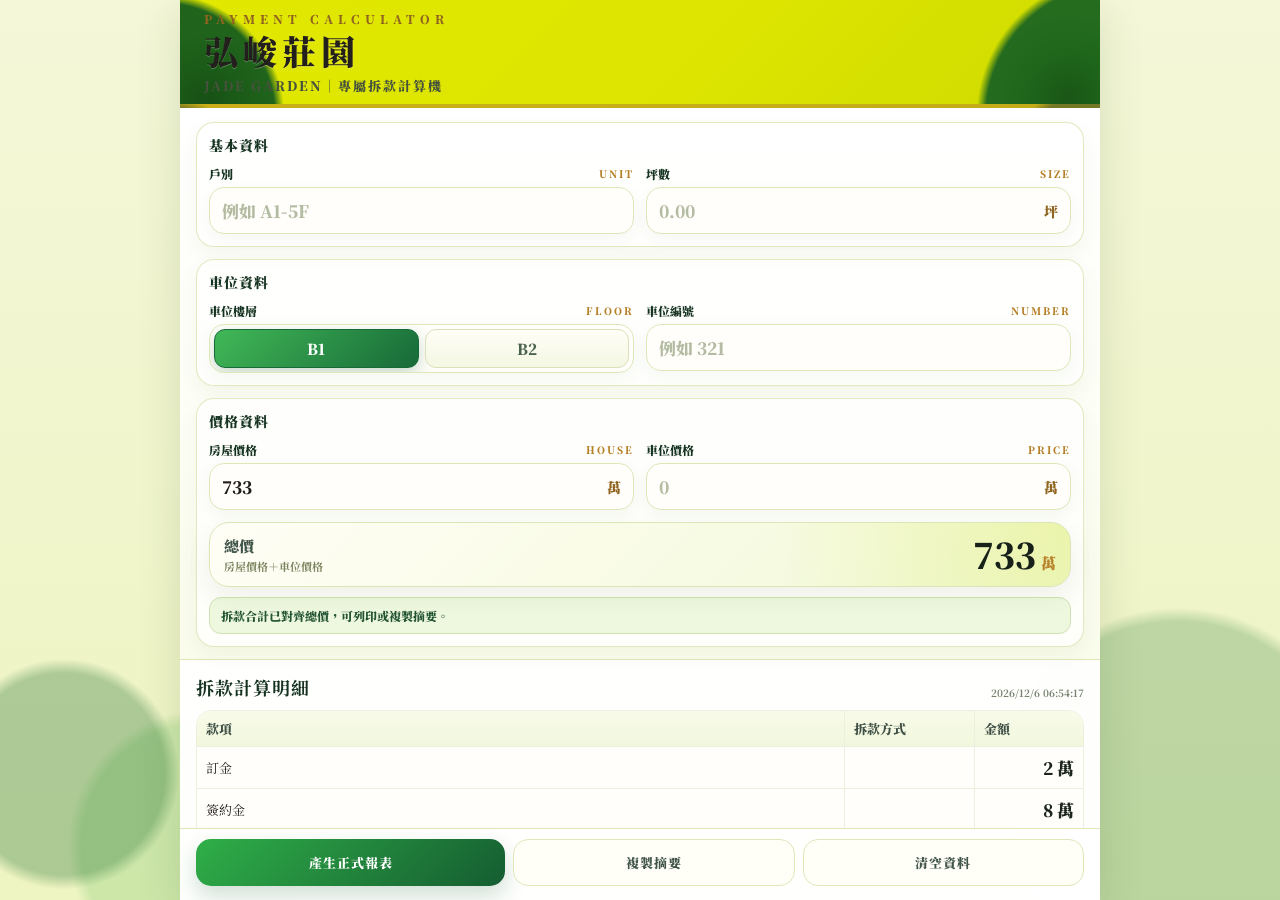
==== index.html @ 0f6e6002 "Remove extra payment rhythm note" ====
<!DOCTYPE html>
<html lang="zh-TW">
<head>
  <meta charset="UTF-8" />
  <meta name="viewport" content="width=device-width, initial-scale=1.0, maximum-scale=1.0, user-scalable=no" />
  <meta http-equiv="Cache-Control" content="no-store, no-cache, must-revalidate, max-age=0" />
  <meta http-equiv="Pragma" content="no-cache" />
  <meta http-equiv="Expires" content="0" />
  <title>弘峻莊園-專屬拆款系統</title>
  <style>
    @import url('https://fonts.googleapis.com/css2?family=Noto+Serif+TC:wght@400;700;900&display=swap');
    :root{--lime:#dce400;--lime-2:#e8ee4a;--jade:#2b9b45;--jade-deep:#0f6030;--jade-dark:#163321;--gold:#b7812a;--paper:#fffdf2;--card:#fffefa;--line:#dfe7b9;--ink:#211d1b;--muted:#5e6b5f;--danger:#9b2b2b;--shadow:0 14px 42px rgba(37,65,22,.14)}
    *{box-sizing:border-box;-webkit-tap-highlight-color:transparent}
    img,svg,object{display:none!important}
    body,html{margin:0;padding:0;width:100%;height:100%;font-family:'Noto Serif TC',serif;color:var(--ink);overflow:hidden;background:radial-gradient(circle at 5% 86%,rgba(18,103,38,.30) 0 7%,transparent 8%),radial-gradient(circle at 16% 94%,rgba(70,178,65,.20) 0 9%,transparent 10%),radial-gradient(circle at 92% 88%,rgba(28,116,45,.24) 0 12%,transparent 13%),linear-gradient(180deg,#f4f7d8 0%,#eef4c2 100%)}
    button,input{font:inherit}
    .app{width:min(100%,920px);height:100dvh;margin:0 auto;background:rgba(255,255,255,.78);backdrop-filter:blur(14px);display:flex;flex-direction:column;box-shadow:var(--shadow);position:relative;overflow:hidden}
    .hero{height:108px;flex-shrink:0;padding:18px 24px;position:relative;overflow:hidden;color:var(--ink);border-bottom:4px solid rgba(183,129,42,.55);display:flex;flex-direction:column;justify-content:center;background:radial-gradient(circle at -2% 112%,rgba(6,82,32,.88) 0 12%,transparent 13%),radial-gradient(circle at 102% 112%,rgba(12,92,35,.88) 0 14%,transparent 15%),linear-gradient(135deg,#e2e800 0%,#dce400 58%,#cfdb00 100%)}
    .hero:before,.hero:after{content:"";position:absolute;border-radius:50%;pointer-events:none;mix-blend-mode:multiply;opacity:.35}.hero:before{left:-50px;bottom:-72px;width:150px;height:150px;background:radial-gradient(circle,rgba(12,86,35,.85),rgba(44,156,55,.62),transparent 66%)}.hero:after{right:-56px;bottom:-80px;width:175px;height:175px;background:radial-gradient(circle,rgba(12,86,35,.86),rgba(58,181,70,.58),transparent 68%)}
    .eyebrow,.title,.subtitle{position:relative;z-index:1}.eyebrow{margin:0 0 7px;font-size:12px;letter-spacing:5px;color:#90651f;font-weight:900;text-transform:uppercase}.title{margin:0;text-align:left;font-size:34px;letter-spacing:5px;line-height:1;color:#231f1c;font-weight:900;text-shadow:0 1px 0 rgba(255,255,255,.25)}.subtitle{margin:8px 0 0;font-size:13px;letter-spacing:2px;color:#45523c;font-weight:900}
    .content{flex:1;overflow:auto;background:rgba(255,255,255,.9)}.input-section{padding:14px 16px 12px;background:linear-gradient(180deg,rgba(255,255,255,.84),rgba(250,252,235,.94));border-bottom:1px solid var(--line)}.form-groups{display:grid;grid-template-columns:1fr;gap:12px}.form-block{border:1px solid rgba(223,231,185,.9);border-radius:18px;padding:12px;background:rgba(255,255,255,.72);box-shadow:0 8px 20px rgba(64,91,28,.05)}.block-title{margin:0 0 10px;color:var(--jade-dark);font-weight:900;letter-spacing:1px;font-size:14px}
    .grid{display:grid;grid-template-columns:1fr 1fr;gap:10px 12px}.field{min-width:0}.field label{display:flex;justify-content:space-between;align-items:center;margin:0 0 5px;font-size:12px;color:var(--jade-dark);font-weight:900}.field label span{font-size:10px;letter-spacing:2px;color:var(--gold)}.control{display:flex;align-items:center;min-height:46px;border:1px solid var(--line);border-radius:15px;background:var(--card);overflow:hidden;box-shadow:inset 0 1px 0 rgba(255,255,255,.88),0 5px 16px rgba(68,92,28,.05);transition:.18s ease}.control:focus-within{border-color:#aec837;box-shadow:0 0 0 3px rgba(205,223,42,.18),0 8px 18px rgba(68,92,28,.08)}.control input{width:100%;border:0;outline:none;background:transparent;padding:10px 12px;font-size:17px;font-weight:900;color:var(--ink);min-width:0}.control input::placeholder{color:#b3bca2}.unit{padding:0 12px;color:#8f641f;font-size:14px;font-weight:900;white-space:nowrap}
    .floor-toggle{display:flex;width:100%;padding:4px;gap:6px}.floor-btn{flex:1;border:1px solid #d9e1b8;border-radius:11px;background:linear-gradient(180deg,#fffef7,#f4f7e2);color:#49624d;font-size:15px;font-weight:900;padding:8px 0;cursor:pointer;transition:.18s ease}.floor-btn.active{background:linear-gradient(135deg,#41b857 0%,#176a38 100%);color:#fff;border-color:#176a38;box-shadow:0 6px 16px rgba(23,106,56,.24)}
    .total-card{margin-top:12px;border:1px solid #dce5b6;background:radial-gradient(circle at 100% 0%,rgba(220,228,0,.22),transparent 34%),linear-gradient(135deg,#fffef6 0%,#f8fbe4 54%,#eef8d8 100%);border-radius:20px;padding:12px 14px;display:grid;grid-template-columns:1fr auto;align-items:center;gap:8px;box-shadow:0 10px 24px rgba(64,91,28,.08);position:relative;overflow:hidden}.total-label{font-size:15px;font-weight:900;color:#405448}.total-sub{font-size:11px;color:#7a845f;font-weight:700;margin-top:2px}.total-value{font-size:35px;line-height:1;font-weight:900;color:#17211a;text-align:right}.total-value small{font-size:15px;color:var(--gold);margin-left:5px}
    .status{display:none;margin-top:10px;border-radius:12px;padding:9px 11px;font-size:12px;font-weight:900}.status.show{display:block}.status.ok{background:#eef8df;color:#235533;border:1px solid #cfe3b1}.status.warn{background:#fff5dd;color:#73521a;border:1px solid #ead399}.status.error{background:#fff0ef;color:var(--danger);border:1px solid #e6b9b5}.table-section{padding:12px 16px 14px}.screen-title{display:flex;justify-content:space-between;align-items:flex-end;margin:2px 0 10px;gap:8px}.screen-title h2{margin:0;font-size:18px;letter-spacing:1px;color:var(--jade-dark)}.screen-title .time{font-size:10px;color:#75806d;font-weight:700;white-space:nowrap}
    table{width:100%;border-collapse:separate;border-spacing:0;font-size:13px;background:#fffefb;border:1px solid #edf0de;border-radius:15px;overflow:hidden}th,td{border-right:1px solid #edf0de;border-bottom:1px solid #edf0de;padding:8px 9px;text-align:left}th:last-child,td:last-child{border-right:0}tbody tr:last-child td{border-bottom:0}th{background:linear-gradient(180deg,#f8fbea,#f1f7dc);color:#415148;font-weight:900}td.ratio{text-align:right;font-weight:900;width:130px;color:#385140;line-height:1.35;white-space:nowrap}td.amount{text-align:right;font-weight:900;font-size:17px;width:108px;color:#1b251d;white-space:nowrap}.screen-total td{background:linear-gradient(135deg,#236238,#0f4c2b)!important;color:#fff!important;border-top:4px solid var(--gold);font-size:17px;font-weight:900;border-bottom:0}.screen-total .amount{font-size:24px}
    .payment-cards{display:none;gap:8px}.payment-card{border:1px solid #edf0de;background:#fffefb;border-radius:14px;padding:10px 12px}.payment-card .pay-name{font-weight:900;color:#22372b;font-size:13px;line-height:1.45}.payment-card .pay-meta{margin-top:7px;display:flex;justify-content:space-between;gap:8px;align-items:center}.payment-card .pay-ratio{font-size:12px;color:#55705a;font-weight:900}.payment-card .pay-amount{font-size:18px;font-weight:900;color:#17211a;white-space:nowrap}.payment-card.total{background:linear-gradient(135deg,#236238,#0f4c2b);border-top:4px solid var(--gold);color:#fff}.payment-card.total .pay-name,.payment-card.total .pay-ratio,.payment-card.total .pay-amount{color:#fff}.payment-card.total .pay-amount{font-size:24px}
    .actions{display:grid;grid-template-columns:1.1fr 1fr 1fr;gap:8px;padding:10px 16px 14px;background:rgba(255,255,255,.92);border-top:1px solid var(--line)}.action-btn{border:0;border-radius:15px;padding:13px 10px;font-size:13px;letter-spacing:1px;font-weight:900;cursor:pointer;transition:.18s ease}.primary{background:linear-gradient(135deg,#2faf48 0%,#155d31 100%);color:#fff;box-shadow:0 10px 22px rgba(21,93,49,.20)}.secondary{background:#fffef7;border:1px solid #dfe7b9;color:#405448}.action-btn:disabled{opacity:.45;cursor:not-allowed;box-shadow:none}.print-page{display:none}
    @media(max-width:640px){body,html{overflow:hidden}.app{width:100%}.hero{height:96px;padding:14px 16px;text-align:center;align-items:center}.hero:before{left:-45px;bottom:-72px;width:120px;height:120px;opacity:.26}.hero:after{right:-50px;bottom:-80px;width:138px;height:138px;opacity:.26}.eyebrow{font-size:10px;letter-spacing:3px;margin-bottom:6px}.title{text-align:center;font-size:27px;letter-spacing:3px;white-space:nowrap}.subtitle{font-size:11px;letter-spacing:1px;margin-top:7px}.input-section{padding:10px}.form-groups{gap:10px}.form-block{padding:10px;border-radius:16px}.grid{gap:8px}.field label{font-size:11px}.field label span{font-size:9px;letter-spacing:1px}.control{min-height:42px;border-radius:12px}.control input{font-size:15px;padding:8px}.floor-btn{font-size:14px;padding:7px 0}.total-card{position:sticky;top:0;z-index:20;border-radius:16px;padding:10px 12px}.total-value{font-size:29px}.screen-title{align-items:flex-start;flex-direction:column;margin-bottom:8px}.table-section{padding:10px}.desktop-table{display:none}.payment-cards{display:grid}.actions{grid-template-columns:1fr 1fr;position:sticky;bottom:0;padding:9px 10px 12px}.actions .primary{grid-column:1 / -1;order:-1}.action-btn{padding:12px 8px;font-size:12px}}
    @page{size:A4 portrait;margin:0}
    @media print{html,body{width:210mm;height:297mm;background:#fff!important;overflow:visible!important;margin:0!important;padding:0!important}img,svg,object{display:none!important;visibility:hidden!important;width:0!important;height:0!important}.app{display:none!important}.print-page{display:block!important;width:210mm;min-height:297mm;background:#fffdf2;padding:6mm 9mm 8mm;position:relative;color:var(--ink);-webkit-print-color-adjust:exact;print-color-adjust:exact}.print-hero{height:22mm;background:radial-gradient(circle at 5% 100%,rgba(8,85,33,.92) 0 13%,transparent 14%),radial-gradient(circle at 93% 100%,rgba(13,92,35,.92) 0 16%,transparent 17%),linear-gradient(135deg,#e0e700,#d5df00);border-bottom:1.2mm solid var(--gold);position:relative;overflow:hidden;color:#231f1c;padding:3mm 7mm;display:flex;flex-direction:column;align-items:center;justify-content:center}.print-eyebrow{position:absolute;left:7mm;top:9.5mm;z-index:1;font-size:6.5pt;letter-spacing:3px;color:#90651f;font-weight:900}.print-logo{position:relative;z-index:1;text-align:center;margin:0;font-size:19pt;letter-spacing:3px;font-weight:900;line-height:1;color:#231f1c}.print-logo small{display:block;margin-top:1.2mm;font-size:6.5pt;letter-spacing:5px;color:#231f1c}.summary-grid{display:grid;grid-template-columns:1fr 1fr;gap:4mm;margin-top:3.2mm}.summary-card{background:#fff;border:1px solid #dfe7b9;border-radius:3mm;padding:3mm 4mm;min-height:18mm}.summary-title{font-size:8pt;color:#90651f;font-weight:900;letter-spacing:1px;margin-bottom:1.6mm}.summary-line{display:flex;justify-content:space-between;gap:8mm;font-size:9pt;font-weight:900;color:#17211a;padding:.8mm 0;border-top:1px solid rgba(223,231,185,.62)}.summary-line:first-of-type{border-top:0}.summary-line span:first-child{color:#4d634d}.summary-line span:last-child{text-align:right;white-space:nowrap}.report-head{display:flex;align-items:flex-end;justify-content:space-between;margin:4mm 0 2mm}.report-head h1{margin:0;font-size:15pt;letter-spacing:1px;color:#173321;font-weight:900}.report-time{font-size:7.5pt;color:#667363;font-weight:900}.print-table{width:100%;border-collapse:collapse;background:#fff;font-size:8.6pt}.print-table th,.print-table td{border:1px solid #e1e7c8;padding:2.4mm 3mm}.print-table th{background:#f4f8df;color:#293c38;font-weight:900;text-align:left}.print-table td{font-weight:900;color:#1b2c28}.print-table .p-ratio{text-align:right;width:32mm;font-size:8pt;white-space:nowrap}.print-table .p-amount{text-align:right;width:25mm;font-size:12.5pt;font-weight:900;white-space:nowrap}.print-total td{background:linear-gradient(135deg,#236238,#0f4c2b)!important;color:#fff!important;border-top:1.5mm solid var(--gold)!important;padding:3.4mm 3mm!important}.print-total .total-word{font-size:13pt}.print-total .p-ratio{font-size:10pt;color:#fff!important}.print-total .p-amount{font-size:18pt;color:#fff!important}.print-footer{position:absolute;left:9mm;right:9mm;bottom:6mm;display:flex;justify-content:space-between;gap:8mm;font-size:7pt;color:#56625f;font-weight:700}}
  </style>
</head>
<body>
  <div class="app">
    <header class="hero"><div class="eyebrow">PAYMENT CALCULATOR</div><h1 class="title">弘峻莊園</h1><div class="subtitle">JADE GARDEN｜專屬拆款計算機</div></header>
    <main class="content">
      <section class="input-section">
        <div class="form-groups">
          <div class="form-block"><h3 class="block-title">基本資料</h3><div class="grid"><div class="field"><label>戶別 <span>UNIT</span></label><div class="control"><input id="unitInput" type="text" placeholder="例如 A1-5F" autocomplete="off"></div></div><div class="field"><label>坪數 <span>SIZE</span></label><div class="control"><input id="sizeInput" type="number" placeholder="0.00" step="0.01" inputmode="decimal"><b class="unit">坪</b></div></div></div></div>
          <div class="form-block"><h3 class="block-title">車位資料</h3><div class="grid"><div class="field"><label>車位樓層 <span>FLOOR</span></label><div class="control"><div class="floor-toggle"><button class="floor-btn active" type="button" data-floor="B1">B1</button><button class="floor-btn" type="button" data-floor="B2">B2</button></div></div></div><div class="field"><label>車位編號 <span>NUMBER</span></label><div class="control"><input id="parkingNumberInput" type="text" placeholder="例如 321" autocomplete="off"></div></div></div></div>
          <div class="form-block"><h3 class="block-title">價格資料</h3><div class="grid"><div class="field"><label>房屋價格 <span>HOUSE</span></label><div class="control"><input id="housePriceInput" type="number" value="733" placeholder="0" inputmode="numeric"><b class="unit">萬</b></div></div><div class="field"><label>車位價格 <span>PRICE</span></label><div class="control"><input id="parkPriceInput" type="number" placeholder="0" inputmode="numeric"><b class="unit">萬</b></div></div></div><div class="total-card"><div><div class="total-label">總價</div><div class="total-sub">房屋價格＋車位價格</div></div><div class="total-value"><span id="screenTotalValue">733</span><small>萬</small></div></div><div id="statusBox" class="status"></div></div>
        </div>
      </section>
      <section class="table-section"><div class="screen-title"><h2>拆款計算明細</h2><span class="time" id="screenTime"></span></div><table class="desktop-table"><thead><tr><th>款項</th><th>拆款方式</th><th>金額</th></tr></thead><tbody id="screenRows"></tbody><tfoot><tr class="screen-total"><td>總價</td><td class="ratio">100%</td><td class="amount" id="screenTotalAmount">733 萬</td></tr></tfoot></table><div class="payment-cards" id="paymentCards"></div></section>
    </main>
    <div class="actions"><button id="printBtn" class="action-btn primary" type="button">產生正式報表</button><button id="copyBtn" class="action-btn secondary" type="button">複製摘要</button><button id="resetBtn" class="action-btn secondary" type="button">清空資料</button></div>
  </div>
  <section class="print-page"><div class="print-hero"><div class="print-eyebrow">PAYMENT CALCULATOR</div><div class="print-logo">弘峻莊園<small>JADE GARDEN</small></div></div><div class="summary-grid"><div class="summary-card"><div class="summary-title">房屋資料</div><div class="summary-line"><span>戶別</span><span id="printUnit">—</span></div><div class="summary-line"><span>坪數</span><span><span id="printSize">—</span> 坪</span></div><div class="summary-line"><span>房屋價格</span><span><span id="printHousePrice">—</span> 萬</span></div></div><div class="summary-card"><div class="summary-title">車位資料</div><div class="summary-line"><span>車位</span><span id="printParking">—</span></div><div class="summary-line"><span>車位價格</span><span><span id="printParkingPrice">—</span> 萬</span></div></div></div><div class="report-head"><h1>拆款計算報表</h1><div class="report-time" id="printTime"></div></div><table class="print-table"><thead><tr><th>款項</th><th>拆款方式</th><th>金額</th></tr></thead><tbody id="printRows"></tbody><tfoot><tr class="print-total"><td><div class="total-word">總價</div></td><td class="p-ratio">100%</td><td class="p-amount" id="printTotalAmount">733 萬</td></tr></tfoot></table><div class="print-footer"><div>所有金額單位：萬元</div><div>本報表由弘峻莊園拆款計算機產生</div></div></section>
<script>
const els={unit:document.getElementById('unitInput'),size:document.getElementById('sizeInput'),house:document.getElementById('housePriceInput'),parkNo:document.getElementById('parkingNumberInput'),parkPrice:document.getElementById('parkPriceInput'),status:document.getElementById('statusBox'),printBtn:document.getElementById('printBtn'),copyBtn:document.getElementById('copyBtn'),resetBtn:document.getElementById('resetBtn')};
let parkingFloor='B1';let lastState=null;
const DEFAULTS={unit:'',size:'',house:'733',parkNo:'',parkPrice:'',floor:'B1'};
function money(n){return Number(n||0).toLocaleString('zh-TW',{maximumFractionDigits:0});}
function nowText(){const d=new Date();return `${d.getFullYear()}/${d.getMonth()+1}/${d.getDate()} ${String(d.getHours()).padStart(2,'0')}:${String(d.getMinutes()).padStart(2,'0')}:${String(d.getSeconds()).padStart(2,'0')}`;}
function safe(v){return String(v??'').replace(/[&<>\"]/g,m=>({'&':'&amp;','<':'&lt;','>':'&gt;','\"':'&quot;'}[m]));}
function parseMoney(el){return Math.max(0,parseFloat(el.value)||0);}
function setFloor(f){parkingFloor=f;document.querySelectorAll('.floor-btn').forEach(btn=>btn.classList.toggle('active',btn.dataset.floor===f));calculate();}
function buildPayments(total){
  const deposit=2,sign=8;
  const startWork=Math.max(0,Math.ceil(total*.05)-deposit-sign);
  const foundation=Math.round(total*.02),firstFloor=Math.round(total*.02),rf1=Math.round(total*.02),rf2=Math.round(total*.02);
  const loan=Math.floor(total*.80),handover=Math.ceil(total*.05);
  // 第五期工程款畫面顯示 2%，實際為尾差補足，確保合計等於總價。
  const rf3=total-(deposit+sign+startWork+foundation+firstFloor+rf1+rf2+loan+handover);
  return [
    {name:'訂金',ratio:'',amount:deposit},{name:'簽約金',ratio:'',amount:sign},{name:'開工款',ratio:'5% - 10萬',amount:startWork},
    {name:'第一期工程款－基礎開挖完成',ratio:'2%',amount:foundation},{name:'第二期工程款－一樓底版完成',ratio:'2%',amount:firstFloor},{name:'第三期工程款－第一區RF完成',ratio:'2%',amount:rf1},{name:'第四期工程款－第二區RF完成',ratio:'2%',amount:rf2},{name:'第五期工程款－第三區RF完成',ratio:'2%',amount:rf3},{name:'銀行貸款',ratio:'80%',amount:loan},{name:'交屋保留款',ratio:'5%',amount:handover}
  ];
}
function showStatus(type,msg){els.status.className=`status show ${type}`;els.status.textContent=msg;}
function renderRows(rows,total){
  document.getElementById('screenRows').innerHTML=rows.map(r=>`<tr><td>${safe(r.name)}</td><td class="ratio">${safe(r.ratio)}</td><td class="amount">${money(r.amount)} 萬</td></tr>`).join('');
  document.getElementById('paymentCards').innerHTML=rows.map(r=>`<div class="payment-card"><div class="pay-name">${safe(r.name)}</div><div class="pay-meta"><span class="pay-ratio">${safe(r.ratio)||'—'}</span><span class="pay-amount">${money(r.amount)} 萬</span></div></div>`).join('')+`<div class="payment-card total"><div class="pay-name">總價</div><div class="pay-meta"><span class="pay-ratio">100%</span><span class="pay-amount">${money(total)} 萬</span></div></div>`;
  document.getElementById('printRows').innerHTML=rows.map(r=>`<tr><td>${safe(r.name)}</td><td class="p-ratio">${safe(r.ratio)}</td><td class="p-amount">${money(r.amount)} 萬</td></tr>`).join('');
}
function calculate(){
  const housePrice=parseMoney(els.house),parkingPrice=parseMoney(els.parkPrice),total=Math.round(housePrice+parkingPrice);
  const unit=els.unit.value.trim()||'—',size=els.size.value||'—',parkingNo=els.parkNo.value.trim();
  const parkingText=parkingNo?`${parkingFloor}-${parkingNo}`:`${parkingFloor}－未填編號`;
  const rows=buildPayments(total),sum=rows.reduce((a,r)=>a+r.amount,0),valid=total>0&&sum===total&&rows.every(r=>Number.isFinite(r.amount)&&r.amount>=0);
  document.getElementById('screenTotalValue').textContent=money(total);document.getElementById('screenTotalAmount').textContent=money(total)+' 萬';document.getElementById('printTotalAmount').textContent=money(total)+' 萬';
  document.getElementById('printUnit').textContent=unit;document.getElementById('printSize').textContent=size;document.getElementById('printHousePrice').textContent=els.house.value===''?'—':money(Math.round(housePrice));document.getElementById('printParking').textContent=parkingText;document.getElementById('printParkingPrice').textContent=els.parkPrice.value===''?'—':money(Math.round(parkingPrice));
  const t=nowText();document.getElementById('screenTime').textContent=t;document.getElementById('printTime').textContent=t;renderRows(rows,total);
  if(total<=0){showStatus('warn','請輸入房屋價格後再產生報表。')}else if(sum!==total){showStatus('error',`拆款合計異常：目前合計 ${money(sum)} 萬，總價 ${money(total)} 萬。`)}else{showStatus('ok','拆款合計已對齊總價，可列印或複製摘要。')}
  els.printBtn.disabled=!valid;els.copyBtn.disabled=total<=0;
  lastState={unit,size,parkingText,housePrice,parkingPrice,total,rows,valid};return lastState;
}
function copySummary(){const s=calculate();if(!s||s.total<=0)return;const body=[`弘峻莊園｜付款試算`,`戶別：${s.unit}`,`坪數：${s.size} 坪`,`房屋價格：${money(s.housePrice)} 萬`,`車位：${s.parkingText}`,`車位價格：${s.parkingPrice?money(s.parkingPrice)+' 萬':'—'}`,`總價：${money(s.total)} 萬`,'',...s.rows.map(r=>`${r.name}${r.ratio?`（${r.ratio}）`:''}：${money(r.amount)} 萬`)].join('\n');navigator.clipboard?.writeText(body).then(()=>showStatus('ok','已複製付款摘要，可直接貼到 LINE。')).catch(()=>showStatus('warn','此瀏覽器不支援自動複製，請改用截圖或列印。'));}
function clearData(){els.unit.value='';els.size.value='';els.house.value='';els.parkNo.value='';els.parkPrice.value='';setFloor('B1');els.house.focus();}
function printReport(){const s=calculate();if(!s.valid){showStatus('error','目前資料未通過檢查，請確認總價與拆款合計。');return}showStatus('ok','正在產生正式報表…');setTimeout(()=>window.print(),180);}
document.querySelectorAll('.floor-btn').forEach(btn=>btn.addEventListener('click',()=>setFloor(btn.dataset.floor)));
[els.unit,els.size,els.house,els.parkNo,els.parkPrice].forEach(el=>el.addEventListener('input',calculate));
els.printBtn.addEventListener('click',printReport);els.copyBtn.addEventListener('click',copySummary);els.resetBtn.addEventListener('click',clearData);calculate();
</script>
</body>
</html>
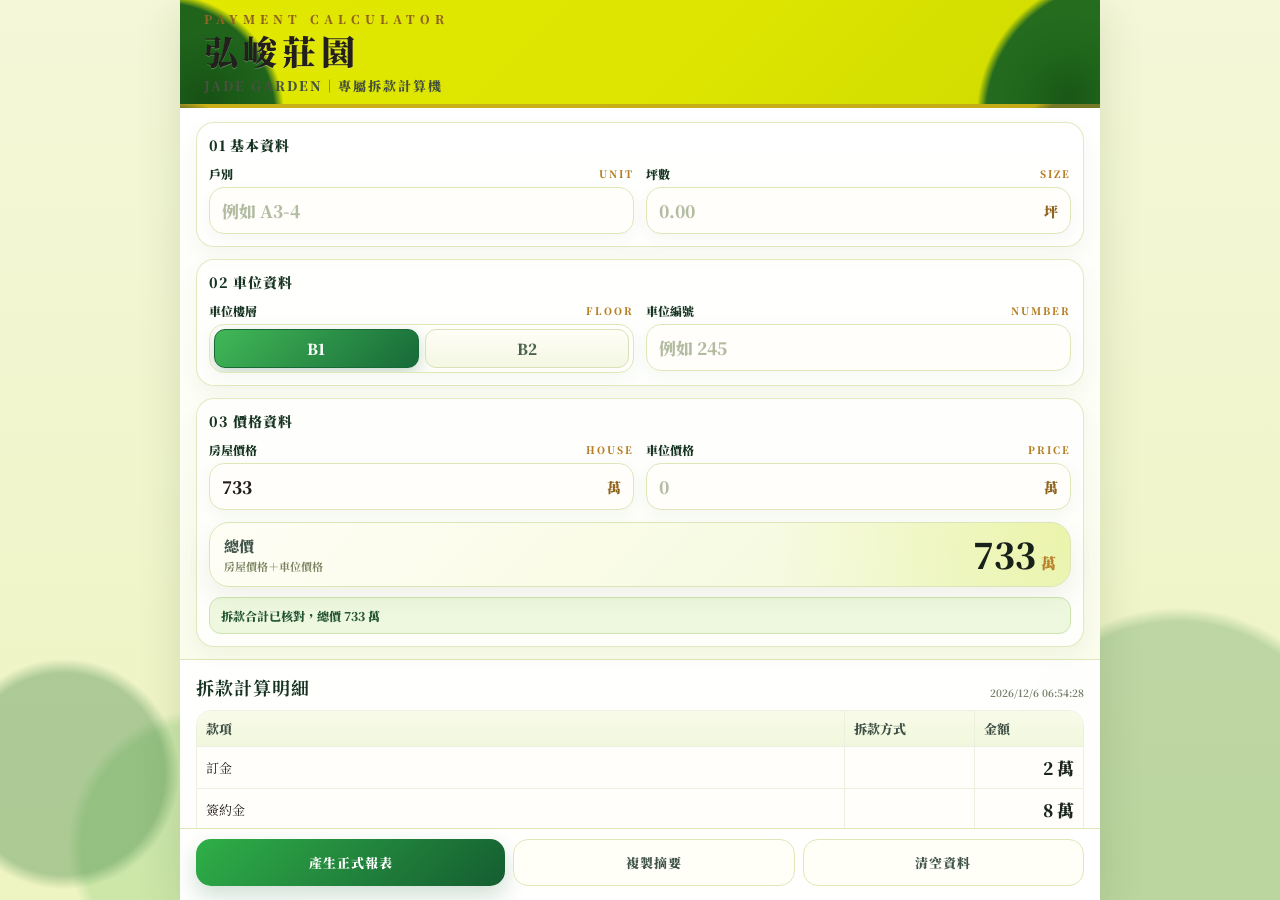
==== commit 5be59f7b: "Polish client print estimate design" ====
--- a/index.html
+++ b/index.html
@@ -9,17 +9,15 @@
   <title>弘峻莊園-專屬拆款系統</title>
   <style>
     @import url('https://fonts.googleapis.com/css2?family=Noto+Serif+TC:wght@400;700;900&display=swap');
-    :root{--lime:#dce400;--lime-2:#e8ee4a;--jade:#2b9b45;--jade-deep:#0f6030;--jade-dark:#163321;--gold:#b7812a;--paper:#fffdf2;--card:#fffefa;--line:#dfe7b9;--ink:#211d1b;--muted:#5e6b5f;--danger:#9b2b2b;--shadow:0 14px 42px rgba(37,65,22,.14)}
+    :root{--lime:#dce400;--lime-2:#eef35f;--jade:#2b9b45;--jade-deep:#0f6030;--jade-dark:#163321;--gold:#b7812a;--gold-soft:#e8d29a;--paper:#fffdf2;--card:#fffefa;--line:#dfe7b9;--ink:#211d1b;--muted:#5e6b5f;--danger:#9b2b2b;--shadow:0 14px 42px rgba(37,65,22,.14)}
     *{box-sizing:border-box;-webkit-tap-highlight-color:transparent}
     img,svg,object{display:none!important}
     body,html{margin:0;padding:0;width:100%;height:100%;font-family:'Noto Serif TC',serif;color:var(--ink);overflow:hidden;background:radial-gradient(circle at 5% 86%,rgba(18,103,38,.30) 0 7%,transparent 8%),radial-gradient(circle at 16% 94%,rgba(70,178,65,.20) 0 9%,transparent 10%),radial-gradient(circle at 92% 88%,rgba(28,116,45,.24) 0 12%,transparent 13%),linear-gradient(180deg,#f4f7d8 0%,#eef4c2 100%)}
-    button,input{font:inherit}
-    .app{width:min(100%,920px);height:100dvh;margin:0 auto;background:rgba(255,255,255,.78);backdrop-filter:blur(14px);display:flex;flex-direction:column;box-shadow:var(--shadow);position:relative;overflow:hidden}
+    button,input{font:inherit}.app{width:min(100%,920px);height:100dvh;margin:0 auto;background:rgba(255,255,255,.78);backdrop-filter:blur(14px);display:flex;flex-direction:column;box-shadow:var(--shadow);position:relative;overflow:hidden}
     .hero{height:108px;flex-shrink:0;padding:18px 24px;position:relative;overflow:hidden;color:var(--ink);border-bottom:4px solid rgba(183,129,42,.55);display:flex;flex-direction:column;justify-content:center;background:radial-gradient(circle at -2% 112%,rgba(6,82,32,.88) 0 12%,transparent 13%),radial-gradient(circle at 102% 112%,rgba(12,92,35,.88) 0 14%,transparent 15%),linear-gradient(135deg,#e2e800 0%,#dce400 58%,#cfdb00 100%)}
     .hero:before,.hero:after{content:"";position:absolute;border-radius:50%;pointer-events:none;mix-blend-mode:multiply;opacity:.35}.hero:before{left:-50px;bottom:-72px;width:150px;height:150px;background:radial-gradient(circle,rgba(12,86,35,.85),rgba(44,156,55,.62),transparent 66%)}.hero:after{right:-56px;bottom:-80px;width:175px;height:175px;background:radial-gradient(circle,rgba(12,86,35,.86),rgba(58,181,70,.58),transparent 68%)}
     .eyebrow,.title,.subtitle{position:relative;z-index:1}.eyebrow{margin:0 0 7px;font-size:12px;letter-spacing:5px;color:#90651f;font-weight:900;text-transform:uppercase}.title{margin:0;text-align:left;font-size:34px;letter-spacing:5px;line-height:1;color:#231f1c;font-weight:900;text-shadow:0 1px 0 rgba(255,255,255,.25)}.subtitle{margin:8px 0 0;font-size:13px;letter-spacing:2px;color:#45523c;font-weight:900}
-    .content{flex:1;overflow:auto;background:rgba(255,255,255,.9)}.input-section{padding:14px 16px 12px;background:linear-gradient(180deg,rgba(255,255,255,.84),rgba(250,252,235,.94));border-bottom:1px solid var(--line)}.form-groups{display:grid;grid-template-columns:1fr;gap:12px}.form-block{border:1px solid rgba(223,231,185,.9);border-radius:18px;padding:12px;background:rgba(255,255,255,.72);box-shadow:0 8px 20px rgba(64,91,28,.05)}.block-title{margin:0 0 10px;color:var(--jade-dark);font-weight:900;letter-spacing:1px;font-size:14px}
-    .grid{display:grid;grid-template-columns:1fr 1fr;gap:10px 12px}.field{min-width:0}.field label{display:flex;justify-content:space-between;align-items:center;margin:0 0 5px;font-size:12px;color:var(--jade-dark);font-weight:900}.field label span{font-size:10px;letter-spacing:2px;color:var(--gold)}.control{display:flex;align-items:center;min-height:46px;border:1px solid var(--line);border-radius:15px;background:var(--card);overflow:hidden;box-shadow:inset 0 1px 0 rgba(255,255,255,.88),0 5px 16px rgba(68,92,28,.05);transition:.18s ease}.control:focus-within{border-color:#aec837;box-shadow:0 0 0 3px rgba(205,223,42,.18),0 8px 18px rgba(68,92,28,.08)}.control input{width:100%;border:0;outline:none;background:transparent;padding:10px 12px;font-size:17px;font-weight:900;color:var(--ink);min-width:0}.control input::placeholder{color:#b3bca2}.unit{padding:0 12px;color:#8f641f;font-size:14px;font-weight:900;white-space:nowrap}
+    .content{flex:1;overflow:auto;background:rgba(255,255,255,.9)}.input-section{padding:14px 16px 12px;background:linear-gradient(180deg,rgba(255,255,255,.84),rgba(250,252,235,.94));border-bottom:1px solid var(--line)}.form-groups{display:grid;grid-template-columns:1fr;gap:12px}.form-block{border:1px solid rgba(223,231,185,.9);border-radius:18px;padding:12px;background:rgba(255,255,255,.72);box-shadow:0 8px 20px rgba(64,91,28,.05)}.block-title{margin:0 0 10px;color:var(--jade-dark);font-weight:900;letter-spacing:1px;font-size:14px}.grid{display:grid;grid-template-columns:1fr 1fr;gap:10px 12px}.field{min-width:0}.field label{display:flex;justify-content:space-between;align-items:center;margin:0 0 5px;font-size:12px;color:var(--jade-dark);font-weight:900}.field label span{font-size:10px;letter-spacing:2px;color:var(--gold)}.control{display:flex;align-items:center;min-height:46px;border:1px solid var(--line);border-radius:15px;background:var(--card);overflow:hidden;box-shadow:inset 0 1px 0 rgba(255,255,255,.88),0 5px 16px rgba(68,92,28,.05);transition:.18s ease}.control:focus-within{border-color:#aec837;box-shadow:0 0 0 3px rgba(205,223,42,.18),0 8px 18px rgba(68,92,28,.08)}.control input{width:100%;border:0;outline:none;background:transparent;padding:10px 12px;font-size:17px;font-weight:900;color:var(--ink);min-width:0}.control input::placeholder{color:#b3bca2}.unit{padding:0 12px;color:#8f641f;font-size:14px;font-weight:900;white-space:nowrap}
     .floor-toggle{display:flex;width:100%;padding:4px;gap:6px}.floor-btn{flex:1;border:1px solid #d9e1b8;border-radius:11px;background:linear-gradient(180deg,#fffef7,#f4f7e2);color:#49624d;font-size:15px;font-weight:900;padding:8px 0;cursor:pointer;transition:.18s ease}.floor-btn.active{background:linear-gradient(135deg,#41b857 0%,#176a38 100%);color:#fff;border-color:#176a38;box-shadow:0 6px 16px rgba(23,106,56,.24)}
     .total-card{margin-top:12px;border:1px solid #dce5b6;background:radial-gradient(circle at 100% 0%,rgba(220,228,0,.22),transparent 34%),linear-gradient(135deg,#fffef6 0%,#f8fbe4 54%,#eef8d8 100%);border-radius:20px;padding:12px 14px;display:grid;grid-template-columns:1fr auto;align-items:center;gap:8px;box-shadow:0 10px 24px rgba(64,91,28,.08);position:relative;overflow:hidden}.total-label{font-size:15px;font-weight:900;color:#405448}.total-sub{font-size:11px;color:#7a845f;font-weight:700;margin-top:2px}.total-value{font-size:35px;line-height:1;font-weight:900;color:#17211a;text-align:right}.total-value small{font-size:15px;color:var(--gold);margin-left:5px}
     .status{display:none;margin-top:10px;border-radius:12px;padding:9px 11px;font-size:12px;font-weight:900}.status.show{display:block}.status.ok{background:#eef8df;color:#235533;border:1px solid #cfe3b1}.status.warn{background:#fff5dd;color:#73521a;border:1px solid #ead399}.status.error{background:#fff0ef;color:var(--danger);border:1px solid #e6b9b5}.table-section{padding:12px 16px 14px}.screen-title{display:flex;justify-content:space-between;align-items:flex-end;margin:2px 0 10px;gap:8px}.screen-title h2{margin:0;font-size:18px;letter-spacing:1px;color:var(--jade-dark)}.screen-title .time{font-size:10px;color:#75806d;font-weight:700;white-space:nowrap}
@@ -28,7 +26,18 @@
     .actions{display:grid;grid-template-columns:1.1fr 1fr 1fr;gap:8px;padding:10px 16px 14px;background:rgba(255,255,255,.92);border-top:1px solid var(--line)}.action-btn{border:0;border-radius:15px;padding:13px 10px;font-size:13px;letter-spacing:1px;font-weight:900;cursor:pointer;transition:.18s ease}.primary{background:linear-gradient(135deg,#2faf48 0%,#155d31 100%);color:#fff;box-shadow:0 10px 22px rgba(21,93,49,.20)}.secondary{background:#fffef7;border:1px solid #dfe7b9;color:#405448}.action-btn:disabled{opacity:.45;cursor:not-allowed;box-shadow:none}.print-page{display:none}
     @media(max-width:640px){body,html{overflow:hidden}.app{width:100%}.hero{height:96px;padding:14px 16px;text-align:center;align-items:center}.hero:before{left:-45px;bottom:-72px;width:120px;height:120px;opacity:.26}.hero:after{right:-50px;bottom:-80px;width:138px;height:138px;opacity:.26}.eyebrow{font-size:10px;letter-spacing:3px;margin-bottom:6px}.title{text-align:center;font-size:27px;letter-spacing:3px;white-space:nowrap}.subtitle{font-size:11px;letter-spacing:1px;margin-top:7px}.input-section{padding:10px}.form-groups{gap:10px}.form-block{padding:10px;border-radius:16px}.grid{gap:8px}.field label{font-size:11px}.field label span{font-size:9px;letter-spacing:1px}.control{min-height:42px;border-radius:12px}.control input{font-size:15px;padding:8px}.floor-btn{font-size:14px;padding:7px 0}.total-card{position:sticky;top:0;z-index:20;border-radius:16px;padding:10px 12px}.total-value{font-size:29px}.screen-title{align-items:flex-start;flex-direction:column;margin-bottom:8px}.table-section{padding:10px}.desktop-table{display:none}.payment-cards{display:grid}.actions{grid-template-columns:1fr 1fr;position:sticky;bottom:0;padding:9px 10px 12px}.actions .primary{grid-column:1 / -1;order:-1}.action-btn{padding:12px 8px;font-size:12px}}
     @page{size:A4 portrait;margin:0}
-    @media print{html,body{width:210mm;height:297mm;background:#fff!important;overflow:visible!important;margin:0!important;padding:0!important}img,svg,object{display:none!important;visibility:hidden!important;width:0!important;height:0!important}.app{display:none!important}.print-page{display:block!important;width:210mm;min-height:297mm;background:#fffdf2;padding:6mm 9mm 8mm;position:relative;color:var(--ink);-webkit-print-color-adjust:exact;print-color-adjust:exact}.print-hero{height:22mm;background:radial-gradient(circle at 5% 100%,rgba(8,85,33,.92) 0 13%,transparent 14%),radial-gradient(circle at 93% 100%,rgba(13,92,35,.92) 0 16%,transparent 17%),linear-gradient(135deg,#e0e700,#d5df00);border-bottom:1.2mm solid var(--gold);position:relative;overflow:hidden;color:#231f1c;padding:3mm 7mm;display:flex;flex-direction:column;align-items:center;justify-content:center}.print-eyebrow{position:absolute;left:7mm;top:9.5mm;z-index:1;font-size:6.5pt;letter-spacing:3px;color:#90651f;font-weight:900}.print-logo{position:relative;z-index:1;text-align:center;margin:0;font-size:19pt;letter-spacing:3px;font-weight:900;line-height:1;color:#231f1c}.print-logo small{display:block;margin-top:1.2mm;font-size:6.5pt;letter-spacing:5px;color:#231f1c}.summary-grid{display:grid;grid-template-columns:1fr 1fr;gap:4mm;margin-top:3.2mm}.summary-card{background:#fff;border:1px solid #dfe7b9;border-radius:3mm;padding:3mm 4mm;min-height:18mm}.summary-title{font-size:8pt;color:#90651f;font-weight:900;letter-spacing:1px;margin-bottom:1.6mm}.summary-line{display:flex;justify-content:space-between;gap:8mm;font-size:9pt;font-weight:900;color:#17211a;padding:.8mm 0;border-top:1px solid rgba(223,231,185,.62)}.summary-line:first-of-type{border-top:0}.summary-line span:first-child{color:#4d634d}.summary-line span:last-child{text-align:right;white-space:nowrap}.report-head{display:flex;align-items:flex-end;justify-content:space-between;margin:4mm 0 2mm}.report-head h1{margin:0;font-size:15pt;letter-spacing:1px;color:#173321;font-weight:900}.report-time{font-size:7.5pt;color:#667363;font-weight:900}.print-table{width:100%;border-collapse:collapse;background:#fff;font-size:8.6pt}.print-table th,.print-table td{border:1px solid #e1e7c8;padding:2.4mm 3mm}.print-table th{background:#f4f8df;color:#293c38;font-weight:900;text-align:left}.print-table td{font-weight:900;color:#1b2c28}.print-table .p-ratio{text-align:right;width:32mm;font-size:8pt;white-space:nowrap}.print-table .p-amount{text-align:right;width:25mm;font-size:12.5pt;font-weight:900;white-space:nowrap}.print-total td{background:linear-gradient(135deg,#236238,#0f4c2b)!important;color:#fff!important;border-top:1.5mm solid var(--gold)!important;padding:3.4mm 3mm!important}.print-total .total-word{font-size:13pt}.print-total .p-ratio{font-size:10pt;color:#fff!important}.print-total .p-amount{font-size:18pt;color:#fff!important}.print-footer{position:absolute;left:9mm;right:9mm;bottom:6mm;display:flex;justify-content:space-between;gap:8mm;font-size:7pt;color:#56625f;font-weight:700}}
+    @media print{
+      html,body{width:210mm;height:297mm;background:#fff!important;overflow:visible!important;margin:0!important;padding:0!important}
+      img,svg,object{display:none!important;visibility:hidden!important;width:0!important;height:0!important}.app{display:none!important}
+      .print-page{display:block!important;width:210mm;min-height:297mm;background:#fffdf2;padding:7mm 10mm 8mm;position:relative;color:var(--ink);-webkit-print-color-adjust:exact;print-color-adjust:exact;overflow:hidden}
+      .print-page:before{content:"";position:absolute;left:10mm;right:10mm;top:7mm;height:2.2mm;background:linear-gradient(90deg,var(--jade-deep),var(--lime),var(--gold));border-radius:99px}.print-page:after{content:"";position:absolute;right:-34mm;top:-42mm;width:88mm;height:88mm;border-radius:50%;background:radial-gradient(circle,rgba(220,228,0,.18),rgba(15,96,48,.10),transparent 68%)}
+      .print-hero{position:relative;z-index:1;height:27mm;margin-top:3mm;background:linear-gradient(135deg,#fffef7 0%,#fbf9e6 58%,#f0f5d2 100%);border:1px solid #dfe7b9;border-bottom:1.6mm solid var(--gold);border-radius:4mm;padding:4.2mm 6mm;display:grid;grid-template-columns:1fr auto;align-items:center;overflow:hidden}.print-hero:before{content:"";position:absolute;left:-18mm;bottom:-30mm;width:55mm;height:55mm;border-radius:50%;background:radial-gradient(circle,rgba(15,96,48,.22),transparent 66%)}.print-hero:after{content:"";position:absolute;right:-20mm;top:-28mm;width:58mm;height:58mm;border-radius:50%;background:radial-gradient(circle,rgba(220,228,0,.24),transparent 68%)}
+      .print-brand{position:relative;z-index:1}.print-eyebrow{font-size:7pt;letter-spacing:3.2px;color:#90651f;font-weight:900;text-transform:uppercase;margin-bottom:2mm}.print-logo{font-size:15pt;letter-spacing:2.4px;font-weight:900;color:#173321;line-height:1}.print-logo small{display:block;margin-top:1.3mm;font-size:6.8pt;letter-spacing:4.5px;color:#36483c}.print-doc-title{position:relative;z-index:1;text-align:right}.print-doc-title h1{margin:0;font-size:21pt;letter-spacing:1.2px;color:#17211a;font-weight:900}.print-doc-title small{display:block;margin-top:1.5mm;font-size:7pt;letter-spacing:2px;color:#5f6b5f;font-weight:900;text-transform:uppercase}
+      .summary-grid{display:grid;grid-template-columns:1fr 1fr;gap:4mm;margin-top:4mm;position:relative;z-index:1}.summary-card{background:#fff;border:1px solid #dfe7b9;border-radius:4mm;min-height:25mm;overflow:hidden;box-shadow:0 1.5mm 5mm rgba(31,62,31,.05)}.summary-title{font-size:8pt;color:#173321;font-weight:900;letter-spacing:1px;padding:2.4mm 3.5mm;background:linear-gradient(90deg,#f3f7df,#fffdf4);border-bottom:1px solid #e4ebc8}.summary-body{padding:2mm 3.5mm 2.4mm}.summary-line{display:flex;justify-content:space-between;gap:8mm;font-size:9pt;font-weight:900;color:#17211a;padding:1.05mm 0;border-bottom:1px solid rgba(223,231,185,.55)}.summary-line:last-child{border-bottom:0}.summary-line span:first-child{color:#4d634d}.summary-line span:last-child{text-align:right;white-space:nowrap}.summary-line.highlight span:last-child{font-size:11pt;color:#143a24}
+      .report-head{display:flex;align-items:flex-end;justify-content:space-between;margin:4.2mm 0 2.2mm;position:relative;z-index:1}.report-head h1{margin:0;font-size:15pt;letter-spacing:1px;color:#173321;font-weight:900}.report-head h1:after{content:"";display:block;width:25mm;height:.8mm;border-radius:99px;background:var(--gold);margin-top:1.5mm}.report-time{font-size:7.3pt;color:#667363;font-weight:900}
+      .print-table{width:100%;border-collapse:separate;border-spacing:0;background:#fff;font-size:8.6pt;border:1px solid #dde8c2;border-radius:4mm;overflow:hidden;position:relative;z-index:1;box-shadow:0 1.2mm 5mm rgba(31,62,31,.05)}.print-table th,.print-table td{border-right:1px solid #e6ecd0;border-bottom:1px solid #e6ecd0;padding:2.45mm 3.1mm}.print-table th:last-child,.print-table td:last-child{border-right:0}.print-table th{background:linear-gradient(180deg,#eef5d8,#e5efc8);color:#293c38;font-weight:900;text-align:left;font-size:8pt;letter-spacing:.6px}.print-table tbody tr:nth-child(even) td{background:#fffdf7}.print-table tbody tr:nth-child(3) td,.print-table tbody tr:nth-child(9) td,.print-table tbody tr:nth-child(10) td{background:#fbf7e9}.print-table td{font-weight:900;color:#1b2c28}.print-table .p-ratio{text-align:right;width:32mm;font-size:8.2pt;line-height:1.25;white-space:nowrap;color:#536451}.print-table .p-amount{text-align:right;width:25mm;font-size:13pt;font-weight:900;white-space:nowrap;color:#17211a}.print-total td{background:linear-gradient(135deg,#1f6137,#0c4929)!important;color:#fff!important;border-top:1.6mm solid var(--gold)!important;padding:4mm 3.1mm!important}.print-total .total-word{font-size:14pt;line-height:1;font-weight:900;letter-spacing:.6px}.print-total .p-ratio{font-size:10pt;color:#fff!important}.print-total .p-amount{font-size:20pt;color:#fff!important}
+      .print-footer{position:absolute;left:10mm;right:10mm;bottom:8mm;display:flex;justify-content:space-between;align-items:flex-end;font-size:7pt;color:#56625f;font-weight:700;border-top:1px solid #e4ebc8;padding-top:2.2mm}.footer-brand{text-align:right;color:#6a725f}.footer-unit{color:#405448;font-weight:900}
+    }
   </style>
 </head>
 <body>
@@ -37,61 +46,41 @@
     <main class="content">
       <section class="input-section">
         <div class="form-groups">
-          <div class="form-block"><h3 class="block-title">基本資料</h3><div class="grid"><div class="field"><label>戶別 <span>UNIT</span></label><div class="control"><input id="unitInput" type="text" placeholder="例如 A1-5F" autocomplete="off"></div></div><div class="field"><label>坪數 <span>SIZE</span></label><div class="control"><input id="sizeInput" type="number" placeholder="0.00" step="0.01" inputmode="decimal"><b class="unit">坪</b></div></div></div></div>
-          <div class="form-block"><h3 class="block-title">車位資料</h3><div class="grid"><div class="field"><label>車位樓層 <span>FLOOR</span></label><div class="control"><div class="floor-toggle"><button class="floor-btn active" type="button" data-floor="B1">B1</button><button class="floor-btn" type="button" data-floor="B2">B2</button></div></div></div><div class="field"><label>車位編號 <span>NUMBER</span></label><div class="control"><input id="parkingNumberInput" type="text" placeholder="例如 321" autocomplete="off"></div></div></div></div>
-          <div class="form-block"><h3 class="block-title">價格資料</h3><div class="grid"><div class="field"><label>房屋價格 <span>HOUSE</span></label><div class="control"><input id="housePriceInput" type="number" value="733" placeholder="0" inputmode="numeric"><b class="unit">萬</b></div></div><div class="field"><label>車位價格 <span>PRICE</span></label><div class="control"><input id="parkPriceInput" type="number" placeholder="0" inputmode="numeric"><b class="unit">萬</b></div></div></div><div class="total-card"><div><div class="total-label">總價</div><div class="total-sub">房屋價格＋車位價格</div></div><div class="total-value"><span id="screenTotalValue">733</span><small>萬</small></div></div><div id="statusBox" class="status"></div></div>
+          <div class="form-block"><h3 class="block-title">01 基本資料</h3><div class="grid"><div class="field"><label>戶別 <span>UNIT</span></label><div class="control"><input id="unitInput" type="text" placeholder="例如 A3-4" oninput="calculate()"></div></div><div class="field"><label>坪數 <span>SIZE</span></label><div class="control"><input id="sizeInput" type="number" placeholder="0.00" step="0.01" inputmode="decimal" oninput="calculate()"><b class="unit">坪</b></div></div></div></div>
+          <div class="form-block"><h3 class="block-title">02 車位資料</h3><div class="grid"><div class="field"><label>車位樓層 <span>FLOOR</span></label><div class="control"><div class="floor-toggle"><button class="floor-btn active" type="button" data-floor="B1" onclick="setFloor('B1')">B1</button><button class="floor-btn" type="button" data-floor="B2" onclick="setFloor('B2')">B2</button></div></div></div><div class="field"><label>車位編號 <span>NUMBER</span></label><div class="control"><input id="parkingNumberInput" type="text" placeholder="例如 245" oninput="calculate()"></div></div></div></div>
+          <div class="form-block"><h3 class="block-title">03 價格資料</h3><div class="grid"><div class="field"><label>房屋價格 <span>HOUSE</span></label><div class="control"><input id="housePriceInput" type="number" value="733" placeholder="0" inputmode="numeric" oninput="calculate()"><b class="unit">萬</b></div></div><div class="field"><label>車位價格 <span>PRICE</span></label><div class="control"><input id="parkPriceInput" type="number" placeholder="0" inputmode="numeric" oninput="calculate()"><b class="unit">萬</b></div></div></div><div class="total-card"><div><div class="total-label">總價</div><div class="total-sub">房屋價格＋車位價格</div></div><div class="total-value"><span id="screenTotalValue">733</span><small>萬</small></div></div><div class="status" id="statusBox"></div></div>
         </div>
       </section>
       <section class="table-section"><div class="screen-title"><h2>拆款計算明細</h2><span class="time" id="screenTime"></span></div><table class="desktop-table"><thead><tr><th>款項</th><th>拆款方式</th><th>金額</th></tr></thead><tbody id="screenRows"></tbody><tfoot><tr class="screen-total"><td>總價</td><td class="ratio">100%</td><td class="amount" id="screenTotalAmount">733 萬</td></tr></tfoot></table><div class="payment-cards" id="paymentCards"></div></section>
     </main>
-    <div class="actions"><button id="printBtn" class="action-btn primary" type="button">產生正式報表</button><button id="copyBtn" class="action-btn secondary" type="button">複製摘要</button><button id="resetBtn" class="action-btn secondary" type="button">清空資料</button></div>
+    <div class="actions"><button id="printBtn" class="action-btn primary" type="button">產生正式報表</button><button id="copyBtn" class="action-btn secondary" type="button">複製摘要</button><button id="clearBtn" class="action-btn secondary" type="button">清空資料</button></div>
   </div>
-  <section class="print-page"><div class="print-hero"><div class="print-eyebrow">PAYMENT CALCULATOR</div><div class="print-logo">弘峻莊園<small>JADE GARDEN</small></div></div><div class="summary-grid"><div class="summary-card"><div class="summary-title">房屋資料</div><div class="summary-line"><span>戶別</span><span id="printUnit">—</span></div><div class="summary-line"><span>坪數</span><span><span id="printSize">—</span> 坪</span></div><div class="summary-line"><span>房屋價格</span><span><span id="printHousePrice">—</span> 萬</span></div></div><div class="summary-card"><div class="summary-title">車位資料</div><div class="summary-line"><span>車位</span><span id="printParking">—</span></div><div class="summary-line"><span>車位價格</span><span><span id="printParkingPrice">—</span> 萬</span></div></div></div><div class="report-head"><h1>拆款計算報表</h1><div class="report-time" id="printTime"></div></div><table class="print-table"><thead><tr><th>款項</th><th>拆款方式</th><th>金額</th></tr></thead><tbody id="printRows"></tbody><tfoot><tr class="print-total"><td><div class="total-word">總價</div></td><td class="p-ratio">100%</td><td class="p-amount" id="printTotalAmount">733 萬</td></tr></tfoot></table><div class="print-footer"><div>所有金額單位：萬元</div><div>本報表由弘峻莊園拆款計算機產生</div></div></section>
+  <section class="print-page"><div class="print-hero"><div class="print-brand"><div class="print-eyebrow">PAYMENT CALCULATOR</div><div class="print-logo">弘峻莊園<small>JADE GARDEN</small></div></div><div class="print-doc-title"><h1>付款試算單</h1><small>Payment Estimate</small></div></div><div class="summary-grid"><div class="summary-card"><div class="summary-title">房屋資料</div><div class="summary-body"><div class="summary-line"><span>戶別</span><span id="printUnit">—</span></div><div class="summary-line"><span>坪數</span><span><span id="printSize">—</span> 坪</span></div><div class="summary-line highlight"><span>房屋價格</span><span><span id="printHousePrice">—</span> 萬</span></div></div></div><div class="summary-card"><div class="summary-title">車位資料</div><div class="summary-body"><div class="summary-line"><span>車位</span><span id="printParking">—</span></div><div class="summary-line highlight"><span>車位價格</span><span><span id="printParkingPrice">—</span> 萬</span></div></div></div></div><div class="report-head"><h1>拆款計算明細</h1><div class="report-time" id="printTime"></div></div><table class="print-table"><thead><tr><th>款項</th><th>拆款方式</th><th>金額</th></tr></thead><tbody id="printRows"></tbody><tfoot><tr class="print-total"><td><div class="total-word">總價</div></td><td class="p-ratio">100%</td><td class="p-amount" id="printTotalAmount">733 萬</td></tr></tfoot></table><div class="print-footer"><div class="footer-unit">所有金額單位：萬元</div><div class="footer-brand">本報表由弘峻莊園拆款計算機產生</div></div></section>
 <script>
-const els={unit:document.getElementById('unitInput'),size:document.getElementById('sizeInput'),house:document.getElementById('housePriceInput'),parkNo:document.getElementById('parkingNumberInput'),parkPrice:document.getElementById('parkPriceInput'),status:document.getElementById('statusBox'),printBtn:document.getElementById('printBtn'),copyBtn:document.getElementById('copyBtn'),resetBtn:document.getElementById('resetBtn')};
-let parkingFloor='B1';let lastState=null;
-const DEFAULTS={unit:'',size:'',house:'733',parkNo:'',parkPrice:'',floor:'B1'};
-function money(n){return Number(n||0).toLocaleString('zh-TW',{maximumFractionDigits:0});}
-function nowText(){const d=new Date();return `${d.getFullYear()}/${d.getMonth()+1}/${d.getDate()} ${String(d.getHours()).padStart(2,'0')}:${String(d.getMinutes()).padStart(2,'0')}:${String(d.getSeconds()).padStart(2,'0')}`;}
-function safe(v){return String(v??'').replace(/[&<>\"]/g,m=>({'&':'&amp;','<':'&lt;','>':'&gt;','\"':'&quot;'}[m]));}
-function parseMoney(el){return Math.max(0,parseFloat(el.value)||0);}
-function setFloor(f){parkingFloor=f;document.querySelectorAll('.floor-btn').forEach(btn=>btn.classList.toggle('active',btn.dataset.floor===f));calculate();}
-function buildPayments(total){
-  const deposit=2,sign=8;
-  const startWork=Math.max(0,Math.ceil(total*.05)-deposit-sign);
-  const foundation=Math.round(total*.02),firstFloor=Math.round(total*.02),rf1=Math.round(total*.02),rf2=Math.round(total*.02);
-  const loan=Math.floor(total*.80),handover=Math.ceil(total*.05);
-  // 第五期工程款畫面顯示 2%，實際為尾差補足，確保合計等於總價。
-  const rf3=total-(deposit+sign+startWork+foundation+firstFloor+rf1+rf2+loan+handover);
-  return [
-    {name:'訂金',ratio:'',amount:deposit},{name:'簽約金',ratio:'',amount:sign},{name:'開工款',ratio:'5% - 10萬',amount:startWork},
-    {name:'第一期工程款－基礎開挖完成',ratio:'2%',amount:foundation},{name:'第二期工程款－一樓底版完成',ratio:'2%',amount:firstFloor},{name:'第三期工程款－第一區RF完成',ratio:'2%',amount:rf1},{name:'第四期工程款－第二區RF完成',ratio:'2%',amount:rf2},{name:'第五期工程款－第三區RF完成',ratio:'2%',amount:rf3},{name:'銀行貸款',ratio:'80%',amount:loan},{name:'交屋保留款',ratio:'5%',amount:handover}
-  ];
+let parkingFloor='B1';
+let latestRows=[];let latestTotal=0;let latestValid=false;
+function $(id){return document.getElementById(id)}
+function setFloor(f){parkingFloor=f;document.querySelectorAll('.floor-btn').forEach(btn=>btn.classList.toggle('active',btn.dataset.floor===f));calculate()}
+function money(n){return Number(n||0).toLocaleString('zh-TW',{maximumFractionDigits:0})}
+function nowText(){const d=new Date();return `${d.getFullYear()}/${d.getMonth()+1}/${d.getDate()} ${String(d.getHours()).padStart(2,'0')}:${String(d.getMinutes()).padStart(2,'0')}:${String(d.getSeconds()).padStart(2,'0')}`}
+function safe(v){return String(v??'').replace(/[&<>\"]/g,m=>({'&':'&amp;','<':'&lt;','>':'&gt;','\"':'&quot;'}[m]))}
+function showStatus(type,text){const box=$('statusBox');box.className='status show '+type;box.textContent=text}
+function calculate(){
+  const unit=$('unitInput').value.trim()||'—';const sizeRaw=$('sizeInput').value;const size=sizeRaw||'—';const housePriceRaw=$('housePriceInput').value;const housePrice=parseFloat(housePriceRaw)||0;const parkingNo=$('parkingNumberInput').value.trim();const parkingText=parkingNo?`${parkingFloor}-${parkingNo}`:`${parkingFloor}－未填編號`;const parkingPriceRaw=$('parkPriceInput').value;const parkingPrice=parseFloat(parkingPriceRaw)||0;const total=Math.round(housePrice+parkingPrice);
+  const deposit=2,sign=8,startWork=Math.max(0,Math.ceil(total*.05)-deposit-sign),foundation=Math.round(total*.02),firstFloor=Math.round(total*.02),rf1=Math.round(total*.02),rf2=Math.round(total*.02),loan=Math.floor(total*.80),handover=Math.ceil(total*.05);const rf3=total-(deposit+sign+startWork+foundation+firstFloor+rf1+rf2+loan+handover);
+  const rows=[{name:'訂金',ratio:'',amount:deposit},{name:'簽約金',ratio:'',amount:sign},{name:'開工款',ratio:'5% - 10萬',amount:startWork},{name:'第一期工程款－基礎開挖完成',ratio:'2%',amount:foundation},{name:'第二期工程款－一樓底版完成',ratio:'2%',amount:firstFloor},{name:'第三期工程款－第一區RF完成',ratio:'2%',amount:rf1},{name:'第四期工程款－第二區RF完成',ratio:'2%',amount:rf2},{name:'第五期工程款－第三區RF完成',ratio:'2%',amount:rf3},{name:'銀行貸款',ratio:'80%',amount:loan},{name:'交屋保留款',ratio:'5%',amount:handover}];
+  const sum=rows.reduce((a,r)=>a+r.amount,0);latestRows=rows;latestTotal=total;latestValid=housePrice>0&&sum===total;
+  $('screenRows').innerHTML=rows.map(r=>`<tr><td>${safe(r.name)}</td><td class="ratio">${safe(r.ratio)}</td><td class="amount">${money(r.amount)} 萬</td></tr>`).join('');
+  $('paymentCards').innerHTML=rows.map(r=>`<div class="payment-card"><div class="pay-name">${safe(r.name)}</div><div class="pay-meta"><span class="pay-ratio">${safe(r.ratio)}</span><span class="pay-amount">${money(r.amount)} 萬</span></div></div>`).join('')+`<div class="payment-card total"><div class="pay-name">總價</div><div class="pay-meta"><span class="pay-ratio">100%</span><span class="pay-amount">${money(total)} 萬</span></div></div>`;
+  $('printRows').innerHTML=rows.map(r=>`<tr><td>${safe(r.name)}</td><td class="p-ratio">${safe(r.ratio)}</td><td class="p-amount">${money(r.amount)} 萬</td></tr>`).join('');
+  $('screenTotalValue').textContent=money(total);$('screenTotalAmount').textContent=money(total)+' 萬';$('printTotalAmount').textContent=money(total)+' 萬';$('printUnit').textContent=unit;$('printSize').textContent=size;$('printHousePrice').textContent=housePriceRaw===''?'—':money(Math.round(housePrice));$('printParking').textContent=parkingText;$('printParkingPrice').textContent=parkingPriceRaw===''?'—':money(Math.round(parkingPrice));
+  const t=nowText();$('screenTime').textContent=t;$('printTime').textContent=t;
+  if(housePrice<=0){showStatus('warn','請輸入房屋價格後再產生正式報表');$('printBtn').disabled=true}else if(sum!==total){showStatus('error','拆款合計異常，請檢查公式設定');$('printBtn').disabled=true}else{showStatus('ok','拆款合計已核對，總價 '+money(total)+' 萬');$('printBtn').disabled=false}
 }
-function showStatus(type,msg){els.status.className=`status show ${type}`;els.status.textContent=msg;}
-function renderRows(rows,total){
-  document.getElementById('screenRows').innerHTML=rows.map(r=>`<tr><td>${safe(r.name)}</td><td class="ratio">${safe(r.ratio)}</td><td class="amount">${money(r.amount)} 萬</td></tr>`).join('');
-  document.getElementById('paymentCards').innerHTML=rows.map(r=>`<div class="payment-card"><div class="pay-name">${safe(r.name)}</div><div class="pay-meta"><span class="pay-ratio">${safe(r.ratio)||'—'}</span><span class="pay-amount">${money(r.amount)} 萬</span></div></div>`).join('')+`<div class="payment-card total"><div class="pay-name">總價</div><div class="pay-meta"><span class="pay-ratio">100%</span><span class="pay-amount">${money(total)} 萬</span></div></div>`;
-  document.getElementById('printRows').innerHTML=rows.map(r=>`<tr><td>${safe(r.name)}</td><td class="p-ratio">${safe(r.ratio)}</td><td class="p-amount">${money(r.amount)} 萬</td></tr>`).join('');
-}
-function calculate(){
-  const housePrice=parseMoney(els.house),parkingPrice=parseMoney(els.parkPrice),total=Math.round(housePrice+parkingPrice);
-  const unit=els.unit.value.trim()||'—',size=els.size.value||'—',parkingNo=els.parkNo.value.trim();
-  const parkingText=parkingNo?`${parkingFloor}-${parkingNo}`:`${parkingFloor}－未填編號`;
-  const rows=buildPayments(total),sum=rows.reduce((a,r)=>a+r.amount,0),valid=total>0&&sum===total&&rows.every(r=>Number.isFinite(r.amount)&&r.amount>=0);
-  document.getElementById('screenTotalValue').textContent=money(total);document.getElementById('screenTotalAmount').textContent=money(total)+' 萬';document.getElementById('printTotalAmount').textContent=money(total)+' 萬';
-  document.getElementById('printUnit').textContent=unit;document.getElementById('printSize').textContent=size;document.getElementById('printHousePrice').textContent=els.house.value===''?'—':money(Math.round(housePrice));document.getElementById('printParking').textContent=parkingText;document.getElementById('printParkingPrice').textContent=els.parkPrice.value===''?'—':money(Math.round(parkingPrice));
-  const t=nowText();document.getElementById('screenTime').textContent=t;document.getElementById('printTime').textContent=t;renderRows(rows,total);
-  if(total<=0){showStatus('warn','請輸入房屋價格後再產生報表。')}else if(sum!==total){showStatus('error',`拆款合計異常：目前合計 ${money(sum)} 萬，總價 ${money(total)} 萬。`)}else{showStatus('ok','拆款合計已對齊總價，可列印或複製摘要。')}
-  els.printBtn.disabled=!valid;els.copyBtn.disabled=total<=0;
-  lastState={unit,size,parkingText,housePrice,parkingPrice,total,rows,valid};return lastState;
-}
-function copySummary(){const s=calculate();if(!s||s.total<=0)return;const body=[`弘峻莊園｜付款試算`,`戶別：${s.unit}`,`坪數：${s.size} 坪`,`房屋價格：${money(s.housePrice)} 萬`,`車位：${s.parkingText}`,`車位價格：${s.parkingPrice?money(s.parkingPrice)+' 萬':'—'}`,`總價：${money(s.total)} 萬`,'',...s.rows.map(r=>`${r.name}${r.ratio?`（${r.ratio}）`:''}：${money(r.amount)} 萬`)].join('\n');navigator.clipboard?.writeText(body).then(()=>showStatus('ok','已複製付款摘要，可直接貼到 LINE。')).catch(()=>showStatus('warn','此瀏覽器不支援自動複製，請改用截圖或列印。'));}
-function clearData(){els.unit.value='';els.size.value='';els.house.value='';els.parkNo.value='';els.parkPrice.value='';setFloor('B1');els.house.focus();}
-function printReport(){const s=calculate();if(!s.valid){showStatus('error','目前資料未通過檢查，請確認總價與拆款合計。');return}showStatus('ok','正在產生正式報表…');setTimeout(()=>window.print(),180);}
-document.querySelectorAll('.floor-btn').forEach(btn=>btn.addEventListener('click',()=>setFloor(btn.dataset.floor)));
-[els.unit,els.size,els.house,els.parkNo,els.parkPrice].forEach(el=>el.addEventListener('input',calculate));
-els.printBtn.addEventListener('click',printReport);els.copyBtn.addEventListener('click',copySummary);els.resetBtn.addEventListener('click',clearData);calculate();
+function printReport(){calculate();if(!latestValid)return;window.print()}
+function clearForm(){['unitInput','sizeInput','parkingNumberInput','parkPriceInput'].forEach(id=>$(id).value='');$('housePriceInput').value='';calculate()}
+async function copySummary(){calculate();const unit=$('unitInput').value.trim()||'—';const size=$('sizeInput').value||'—';const house=$('housePriceInput').value?money(Math.round(parseFloat($('housePriceInput').value)||0))+' 萬':'—';const parkingNo=$('parkingNumberInput').value.trim();const parking=parkingNo?`${parkingFloor}-${parkingNo}`:`${parkingFloor}－未填編號`;const parkPrice=$('parkPriceInput').value?money(Math.round(parseFloat($('parkPriceInput').value)||0))+' 萬':'—';const text=['弘峻莊園｜付款試算','戶別：'+unit,'坪數：'+size+' 坪','房屋價格：'+house,'車位：'+parking,'車位價格：'+parkPrice,'總價：'+money(latestTotal)+' 萬','',...latestRows.map(r=>`${r.name}：${money(r.amount)} 萬`)].join('\n');try{await navigator.clipboard.writeText(text);showStatus('ok','已複製付款摘要，可直接貼到 LINE')}catch(e){showStatus('warn','瀏覽器未允許自動複製，請手動選取內容')}}
+$('printBtn').addEventListener('click',printReport);$('clearBtn').addEventListener('click',clearForm);$('copyBtn').addEventListener('click',copySummary);calculate();
 </script>
 </body>
-</html>+</html>
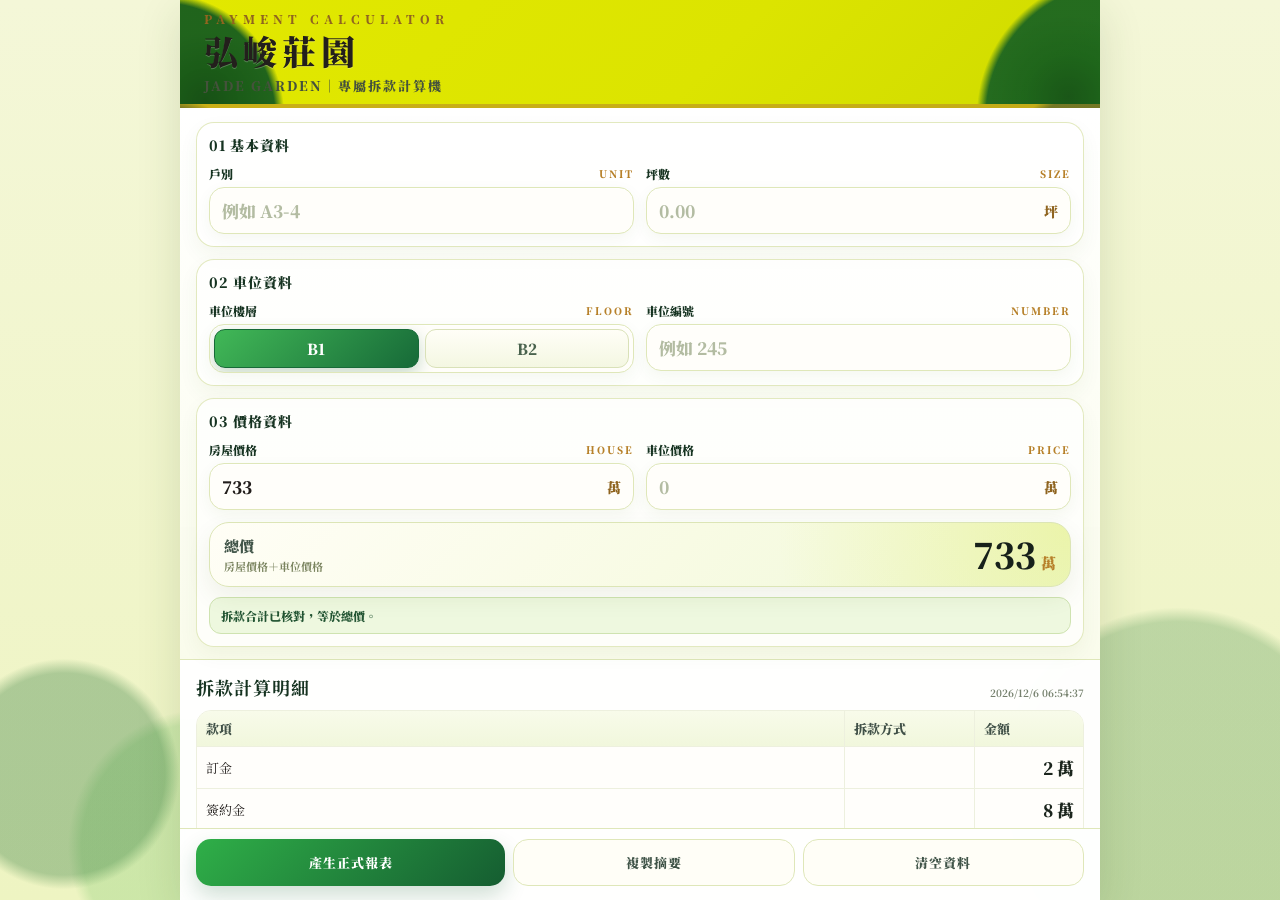
==== commit 3984de74: "Align client print page with brand visual" ====
--- a/index.html
+++ b/index.html
@@ -9,34 +9,33 @@
   <title>弘峻莊園-專屬拆款系統</title>
   <style>
     @import url('https://fonts.googleapis.com/css2?family=Noto+Serif+TC:wght@400;700;900&display=swap');
-    :root{--lime:#dce400;--lime-2:#eef35f;--jade:#2b9b45;--jade-deep:#0f6030;--jade-dark:#163321;--gold:#b7812a;--gold-soft:#e8d29a;--paper:#fffdf2;--card:#fffefa;--line:#dfe7b9;--ink:#211d1b;--muted:#5e6b5f;--danger:#9b2b2b;--shadow:0 14px 42px rgba(37,65,22,.14)}
-    *{box-sizing:border-box;-webkit-tap-highlight-color:transparent}
-    img,svg,object{display:none!important}
+    :root{--lime:#dce400;--lime2:#eef35f;--jade:#2b9b45;--jade-deep:#0f6030;--jade-dark:#163321;--gold:#b7812a;--paper:#fffdf2;--card:#fffefa;--line:#dfe7b9;--ink:#211d1b;--muted:#5e6b5f;--danger:#9b2b2b;--shadow:0 14px 42px rgba(37,65,22,.14)}
+    *{box-sizing:border-box;-webkit-tap-highlight-color:transparent}img,svg,object{display:none!important}button,input{font:inherit}
     body,html{margin:0;padding:0;width:100%;height:100%;font-family:'Noto Serif TC',serif;color:var(--ink);overflow:hidden;background:radial-gradient(circle at 5% 86%,rgba(18,103,38,.30) 0 7%,transparent 8%),radial-gradient(circle at 16% 94%,rgba(70,178,65,.20) 0 9%,transparent 10%),radial-gradient(circle at 92% 88%,rgba(28,116,45,.24) 0 12%,transparent 13%),linear-gradient(180deg,#f4f7d8 0%,#eef4c2 100%)}
-    button,input{font:inherit}.app{width:min(100%,920px);height:100dvh;margin:0 auto;background:rgba(255,255,255,.78);backdrop-filter:blur(14px);display:flex;flex-direction:column;box-shadow:var(--shadow);position:relative;overflow:hidden}
+    .app{width:min(100%,920px);height:100dvh;margin:0 auto;background:rgba(255,255,255,.78);backdrop-filter:blur(14px);display:flex;flex-direction:column;box-shadow:var(--shadow);position:relative;overflow:hidden}.content{flex:1;overflow:auto;background:rgba(255,255,255,.9)}
     .hero{height:108px;flex-shrink:0;padding:18px 24px;position:relative;overflow:hidden;color:var(--ink);border-bottom:4px solid rgba(183,129,42,.55);display:flex;flex-direction:column;justify-content:center;background:radial-gradient(circle at -2% 112%,rgba(6,82,32,.88) 0 12%,transparent 13%),radial-gradient(circle at 102% 112%,rgba(12,92,35,.88) 0 14%,transparent 15%),linear-gradient(135deg,#e2e800 0%,#dce400 58%,#cfdb00 100%)}
     .hero:before,.hero:after{content:"";position:absolute;border-radius:50%;pointer-events:none;mix-blend-mode:multiply;opacity:.35}.hero:before{left:-50px;bottom:-72px;width:150px;height:150px;background:radial-gradient(circle,rgba(12,86,35,.85),rgba(44,156,55,.62),transparent 66%)}.hero:after{right:-56px;bottom:-80px;width:175px;height:175px;background:radial-gradient(circle,rgba(12,86,35,.86),rgba(58,181,70,.58),transparent 68%)}
     .eyebrow,.title,.subtitle{position:relative;z-index:1}.eyebrow{margin:0 0 7px;font-size:12px;letter-spacing:5px;color:#90651f;font-weight:900;text-transform:uppercase}.title{margin:0;text-align:left;font-size:34px;letter-spacing:5px;line-height:1;color:#231f1c;font-weight:900;text-shadow:0 1px 0 rgba(255,255,255,.25)}.subtitle{margin:8px 0 0;font-size:13px;letter-spacing:2px;color:#45523c;font-weight:900}
-    .content{flex:1;overflow:auto;background:rgba(255,255,255,.9)}.input-section{padding:14px 16px 12px;background:linear-gradient(180deg,rgba(255,255,255,.84),rgba(250,252,235,.94));border-bottom:1px solid var(--line)}.form-groups{display:grid;grid-template-columns:1fr;gap:12px}.form-block{border:1px solid rgba(223,231,185,.9);border-radius:18px;padding:12px;background:rgba(255,255,255,.72);box-shadow:0 8px 20px rgba(64,91,28,.05)}.block-title{margin:0 0 10px;color:var(--jade-dark);font-weight:900;letter-spacing:1px;font-size:14px}.grid{display:grid;grid-template-columns:1fr 1fr;gap:10px 12px}.field{min-width:0}.field label{display:flex;justify-content:space-between;align-items:center;margin:0 0 5px;font-size:12px;color:var(--jade-dark);font-weight:900}.field label span{font-size:10px;letter-spacing:2px;color:var(--gold)}.control{display:flex;align-items:center;min-height:46px;border:1px solid var(--line);border-radius:15px;background:var(--card);overflow:hidden;box-shadow:inset 0 1px 0 rgba(255,255,255,.88),0 5px 16px rgba(68,92,28,.05);transition:.18s ease}.control:focus-within{border-color:#aec837;box-shadow:0 0 0 3px rgba(205,223,42,.18),0 8px 18px rgba(68,92,28,.08)}.control input{width:100%;border:0;outline:none;background:transparent;padding:10px 12px;font-size:17px;font-weight:900;color:var(--ink);min-width:0}.control input::placeholder{color:#b3bca2}.unit{padding:0 12px;color:#8f641f;font-size:14px;font-weight:900;white-space:nowrap}
-    .floor-toggle{display:flex;width:100%;padding:4px;gap:6px}.floor-btn{flex:1;border:1px solid #d9e1b8;border-radius:11px;background:linear-gradient(180deg,#fffef7,#f4f7e2);color:#49624d;font-size:15px;font-weight:900;padding:8px 0;cursor:pointer;transition:.18s ease}.floor-btn.active{background:linear-gradient(135deg,#41b857 0%,#176a38 100%);color:#fff;border-color:#176a38;box-shadow:0 6px 16px rgba(23,106,56,.24)}
-    .total-card{margin-top:12px;border:1px solid #dce5b6;background:radial-gradient(circle at 100% 0%,rgba(220,228,0,.22),transparent 34%),linear-gradient(135deg,#fffef6 0%,#f8fbe4 54%,#eef8d8 100%);border-radius:20px;padding:12px 14px;display:grid;grid-template-columns:1fr auto;align-items:center;gap:8px;box-shadow:0 10px 24px rgba(64,91,28,.08);position:relative;overflow:hidden}.total-label{font-size:15px;font-weight:900;color:#405448}.total-sub{font-size:11px;color:#7a845f;font-weight:700;margin-top:2px}.total-value{font-size:35px;line-height:1;font-weight:900;color:#17211a;text-align:right}.total-value small{font-size:15px;color:var(--gold);margin-left:5px}
-    .status{display:none;margin-top:10px;border-radius:12px;padding:9px 11px;font-size:12px;font-weight:900}.status.show{display:block}.status.ok{background:#eef8df;color:#235533;border:1px solid #cfe3b1}.status.warn{background:#fff5dd;color:#73521a;border:1px solid #ead399}.status.error{background:#fff0ef;color:var(--danger);border:1px solid #e6b9b5}.table-section{padding:12px 16px 14px}.screen-title{display:flex;justify-content:space-between;align-items:flex-end;margin:2px 0 10px;gap:8px}.screen-title h2{margin:0;font-size:18px;letter-spacing:1px;color:var(--jade-dark)}.screen-title .time{font-size:10px;color:#75806d;font-weight:700;white-space:nowrap}
-    table{width:100%;border-collapse:separate;border-spacing:0;font-size:13px;background:#fffefb;border:1px solid #edf0de;border-radius:15px;overflow:hidden}th,td{border-right:1px solid #edf0de;border-bottom:1px solid #edf0de;padding:8px 9px;text-align:left}th:last-child,td:last-child{border-right:0}tbody tr:last-child td{border-bottom:0}th{background:linear-gradient(180deg,#f8fbea,#f1f7dc);color:#415148;font-weight:900}td.ratio{text-align:right;font-weight:900;width:130px;color:#385140;line-height:1.35;white-space:nowrap}td.amount{text-align:right;font-weight:900;font-size:17px;width:108px;color:#1b251d;white-space:nowrap}.screen-total td{background:linear-gradient(135deg,#236238,#0f4c2b)!important;color:#fff!important;border-top:4px solid var(--gold);font-size:17px;font-weight:900;border-bottom:0}.screen-total .amount{font-size:24px}
-    .payment-cards{display:none;gap:8px}.payment-card{border:1px solid #edf0de;background:#fffefb;border-radius:14px;padding:10px 12px}.payment-card .pay-name{font-weight:900;color:#22372b;font-size:13px;line-height:1.45}.payment-card .pay-meta{margin-top:7px;display:flex;justify-content:space-between;gap:8px;align-items:center}.payment-card .pay-ratio{font-size:12px;color:#55705a;font-weight:900}.payment-card .pay-amount{font-size:18px;font-weight:900;color:#17211a;white-space:nowrap}.payment-card.total{background:linear-gradient(135deg,#236238,#0f4c2b);border-top:4px solid var(--gold);color:#fff}.payment-card.total .pay-name,.payment-card.total .pay-ratio,.payment-card.total .pay-amount{color:#fff}.payment-card.total .pay-amount{font-size:24px}
+    .input-section{padding:14px 16px 12px;background:linear-gradient(180deg,rgba(255,255,255,.84),rgba(250,252,235,.94));border-bottom:1px solid var(--line)}.form-groups{display:grid;grid-template-columns:1fr;gap:12px}.form-block{border:1px solid rgba(223,231,185,.9);border-radius:18px;padding:12px;background:rgba(255,255,255,.72);box-shadow:0 8px 20px rgba(64,91,28,.05)}.block-title{margin:0 0 10px;color:var(--jade-dark);font-weight:900;letter-spacing:1px;font-size:14px}.grid{display:grid;grid-template-columns:1fr 1fr;gap:10px 12px}.field{min-width:0}.field label{display:flex;justify-content:space-between;align-items:center;margin:0 0 5px;font-size:12px;color:var(--jade-dark);font-weight:900}.field label span{font-size:10px;letter-spacing:2px;color:var(--gold)}.control{display:flex;align-items:center;min-height:46px;border:1px solid var(--line);border-radius:15px;background:var(--card);overflow:hidden;box-shadow:inset 0 1px 0 rgba(255,255,255,.88),0 5px 16px rgba(68,92,28,.05);transition:.18s ease}.control:focus-within{border-color:#aec837;box-shadow:0 0 0 3px rgba(205,223,42,.18),0 8px 18px rgba(68,92,28,.08)}.control input{width:100%;border:0;outline:none;background:transparent;padding:10px 12px;font-size:17px;font-weight:900;color:var(--ink);min-width:0}.control input::placeholder{color:#b3bca2}.unit{padding:0 12px;color:#8f641f;font-size:14px;font-weight:900;white-space:nowrap}.floor-toggle{display:flex;width:100%;padding:4px;gap:6px}.floor-btn{flex:1;border:1px solid #d9e1b8;border-radius:11px;background:linear-gradient(180deg,#fffef7,#f4f7e2);color:#49624d;font-size:15px;font-weight:900;padding:8px 0;cursor:pointer;transition:.18s ease}.floor-btn.active{background:linear-gradient(135deg,#41b857 0%,#176a38 100%);color:#fff;border-color:#176a38;box-shadow:0 6px 16px rgba(23,106,56,.24)}
+    .total-card{margin-top:12px;border:1px solid #dce5b6;background:radial-gradient(circle at 100% 0%,rgba(220,228,0,.22),transparent 34%),linear-gradient(135deg,#fffef6 0%,#f8fbe4 54%,#eef8d8 100%);border-radius:20px;padding:12px 14px;display:grid;grid-template-columns:1fr auto;align-items:center;gap:8px;box-shadow:0 10px 24px rgba(64,91,28,.08);position:relative;overflow:hidden}.total-label{font-size:15px;font-weight:900;color:#405448}.total-sub{font-size:11px;color:#7a845f;font-weight:700;margin-top:2px}.total-value{font-size:35px;line-height:1;font-weight:900;color:#17211a;text-align:right}.total-value small{font-size:15px;color:var(--gold);margin-left:5px}.status{display:none;margin-top:10px;border-radius:12px;padding:9px 11px;font-size:12px;font-weight:900}.status.show{display:block}.status.ok{background:#eef8df;color:#235533;border:1px solid #cfe3b1}.status.warn{background:#fff5dd;color:#73521a;border:1px solid #ead399}.status.error{background:#fff0ef;color:var(--danger);border:1px solid #e6b9b5}
+    .table-section{padding:12px 16px 14px}.screen-title{display:flex;justify-content:space-between;align-items:flex-end;margin:2px 0 10px;gap:8px}.screen-title h2{margin:0;font-size:18px;letter-spacing:1px;color:var(--jade-dark)}.screen-title .time{font-size:10px;color:#75806d;font-weight:700;white-space:nowrap}table{width:100%;border-collapse:separate;border-spacing:0;font-size:13px;background:#fffefb;border:1px solid #edf0de;border-radius:15px;overflow:hidden}th,td{border-right:1px solid #edf0de;border-bottom:1px solid #edf0de;padding:8px 9px;text-align:left}th:last-child,td:last-child{border-right:0}tbody tr:last-child td{border-bottom:0}th{background:linear-gradient(180deg,#f8fbea,#f1f7dc);color:#415148;font-weight:900}td.ratio{text-align:right;font-weight:900;width:130px;color:#385140;line-height:1.35;white-space:nowrap}td.amount{text-align:right;font-weight:900;font-size:17px;width:108px;color:#1b251d;white-space:nowrap}.screen-total td{background:linear-gradient(135deg,#236238,#0f4c2b)!important;color:#fff!important;border-top:4px solid var(--gold);font-size:17px;font-weight:900;border-bottom:0}.screen-total .amount{font-size:24px}.payment-cards{display:none;gap:8px}.payment-card{border:1px solid #edf0de;background:#fffefb;border-radius:14px;padding:10px 12px}.payment-card .pay-name{font-weight:900;color:#22372b;font-size:13px;line-height:1.45}.payment-card .pay-meta{margin-top:7px;display:flex;justify-content:space-between;gap:8px;align-items:center}.payment-card .pay-ratio{font-size:12px;color:#55705a;font-weight:900}.payment-card .pay-amount{font-size:18px;font-weight:900;color:#17211a;white-space:nowrap}.payment-card.total{background:linear-gradient(135deg,#236238,#0f4c2b);border-top:4px solid var(--gold);color:#fff}.payment-card.total .pay-name,.payment-card.total .pay-ratio,.payment-card.total .pay-amount{color:#fff}.payment-card.total .pay-amount{font-size:24px}
     .actions{display:grid;grid-template-columns:1.1fr 1fr 1fr;gap:8px;padding:10px 16px 14px;background:rgba(255,255,255,.92);border-top:1px solid var(--line)}.action-btn{border:0;border-radius:15px;padding:13px 10px;font-size:13px;letter-spacing:1px;font-weight:900;cursor:pointer;transition:.18s ease}.primary{background:linear-gradient(135deg,#2faf48 0%,#155d31 100%);color:#fff;box-shadow:0 10px 22px rgba(21,93,49,.20)}.secondary{background:#fffef7;border:1px solid #dfe7b9;color:#405448}.action-btn:disabled{opacity:.45;cursor:not-allowed;box-shadow:none}.print-page{display:none}
     @media(max-width:640px){body,html{overflow:hidden}.app{width:100%}.hero{height:96px;padding:14px 16px;text-align:center;align-items:center}.hero:before{left:-45px;bottom:-72px;width:120px;height:120px;opacity:.26}.hero:after{right:-50px;bottom:-80px;width:138px;height:138px;opacity:.26}.eyebrow{font-size:10px;letter-spacing:3px;margin-bottom:6px}.title{text-align:center;font-size:27px;letter-spacing:3px;white-space:nowrap}.subtitle{font-size:11px;letter-spacing:1px;margin-top:7px}.input-section{padding:10px}.form-groups{gap:10px}.form-block{padding:10px;border-radius:16px}.grid{gap:8px}.field label{font-size:11px}.field label span{font-size:9px;letter-spacing:1px}.control{min-height:42px;border-radius:12px}.control input{font-size:15px;padding:8px}.floor-btn{font-size:14px;padding:7px 0}.total-card{position:sticky;top:0;z-index:20;border-radius:16px;padding:10px 12px}.total-value{font-size:29px}.screen-title{align-items:flex-start;flex-direction:column;margin-bottom:8px}.table-section{padding:10px}.desktop-table{display:none}.payment-cards{display:grid}.actions{grid-template-columns:1fr 1fr;position:sticky;bottom:0;padding:9px 10px 12px}.actions .primary{grid-column:1 / -1;order:-1}.action-btn{padding:12px 8px;font-size:12px}}
     @page{size:A4 portrait;margin:0}
     @media print{
-      html,body{width:210mm;height:297mm;background:#fff!important;overflow:visible!important;margin:0!important;padding:0!important}
-      img,svg,object{display:none!important;visibility:hidden!important;width:0!important;height:0!important}.app{display:none!important}
-      .print-page{display:block!important;width:210mm;min-height:297mm;background:#fffdf2;padding:7mm 10mm 8mm;position:relative;color:var(--ink);-webkit-print-color-adjust:exact;print-color-adjust:exact;overflow:hidden}
-      .print-page:before{content:"";position:absolute;left:10mm;right:10mm;top:7mm;height:2.2mm;background:linear-gradient(90deg,var(--jade-deep),var(--lime),var(--gold));border-radius:99px}.print-page:after{content:"";position:absolute;right:-34mm;top:-42mm;width:88mm;height:88mm;border-radius:50%;background:radial-gradient(circle,rgba(220,228,0,.18),rgba(15,96,48,.10),transparent 68%)}
-      .print-hero{position:relative;z-index:1;height:27mm;margin-top:3mm;background:linear-gradient(135deg,#fffef7 0%,#fbf9e6 58%,#f0f5d2 100%);border:1px solid #dfe7b9;border-bottom:1.6mm solid var(--gold);border-radius:4mm;padding:4.2mm 6mm;display:grid;grid-template-columns:1fr auto;align-items:center;overflow:hidden}.print-hero:before{content:"";position:absolute;left:-18mm;bottom:-30mm;width:55mm;height:55mm;border-radius:50%;background:radial-gradient(circle,rgba(15,96,48,.22),transparent 66%)}.print-hero:after{content:"";position:absolute;right:-20mm;top:-28mm;width:58mm;height:58mm;border-radius:50%;background:radial-gradient(circle,rgba(220,228,0,.24),transparent 68%)}
-      .print-brand{position:relative;z-index:1}.print-eyebrow{font-size:7pt;letter-spacing:3.2px;color:#90651f;font-weight:900;text-transform:uppercase;margin-bottom:2mm}.print-logo{font-size:15pt;letter-spacing:2.4px;font-weight:900;color:#173321;line-height:1}.print-logo small{display:block;margin-top:1.3mm;font-size:6.8pt;letter-spacing:4.5px;color:#36483c}.print-doc-title{position:relative;z-index:1;text-align:right}.print-doc-title h1{margin:0;font-size:21pt;letter-spacing:1.2px;color:#17211a;font-weight:900}.print-doc-title small{display:block;margin-top:1.5mm;font-size:7pt;letter-spacing:2px;color:#5f6b5f;font-weight:900;text-transform:uppercase}
-      .summary-grid{display:grid;grid-template-columns:1fr 1fr;gap:4mm;margin-top:4mm;position:relative;z-index:1}.summary-card{background:#fff;border:1px solid #dfe7b9;border-radius:4mm;min-height:25mm;overflow:hidden;box-shadow:0 1.5mm 5mm rgba(31,62,31,.05)}.summary-title{font-size:8pt;color:#173321;font-weight:900;letter-spacing:1px;padding:2.4mm 3.5mm;background:linear-gradient(90deg,#f3f7df,#fffdf4);border-bottom:1px solid #e4ebc8}.summary-body{padding:2mm 3.5mm 2.4mm}.summary-line{display:flex;justify-content:space-between;gap:8mm;font-size:9pt;font-weight:900;color:#17211a;padding:1.05mm 0;border-bottom:1px solid rgba(223,231,185,.55)}.summary-line:last-child{border-bottom:0}.summary-line span:first-child{color:#4d634d}.summary-line span:last-child{text-align:right;white-space:nowrap}.summary-line.highlight span:last-child{font-size:11pt;color:#143a24}
-      .report-head{display:flex;align-items:flex-end;justify-content:space-between;margin:4.2mm 0 2.2mm;position:relative;z-index:1}.report-head h1{margin:0;font-size:15pt;letter-spacing:1px;color:#173321;font-weight:900}.report-head h1:after{content:"";display:block;width:25mm;height:.8mm;border-radius:99px;background:var(--gold);margin-top:1.5mm}.report-time{font-size:7.3pt;color:#667363;font-weight:900}
-      .print-table{width:100%;border-collapse:separate;border-spacing:0;background:#fff;font-size:8.6pt;border:1px solid #dde8c2;border-radius:4mm;overflow:hidden;position:relative;z-index:1;box-shadow:0 1.2mm 5mm rgba(31,62,31,.05)}.print-table th,.print-table td{border-right:1px solid #e6ecd0;border-bottom:1px solid #e6ecd0;padding:2.45mm 3.1mm}.print-table th:last-child,.print-table td:last-child{border-right:0}.print-table th{background:linear-gradient(180deg,#eef5d8,#e5efc8);color:#293c38;font-weight:900;text-align:left;font-size:8pt;letter-spacing:.6px}.print-table tbody tr:nth-child(even) td{background:#fffdf7}.print-table tbody tr:nth-child(3) td,.print-table tbody tr:nth-child(9) td,.print-table tbody tr:nth-child(10) td{background:#fbf7e9}.print-table td{font-weight:900;color:#1b2c28}.print-table .p-ratio{text-align:right;width:32mm;font-size:8.2pt;line-height:1.25;white-space:nowrap;color:#536451}.print-table .p-amount{text-align:right;width:25mm;font-size:13pt;font-weight:900;white-space:nowrap;color:#17211a}.print-total td{background:linear-gradient(135deg,#1f6137,#0c4929)!important;color:#fff!important;border-top:1.6mm solid var(--gold)!important;padding:4mm 3.1mm!important}.print-total .total-word{font-size:14pt;line-height:1;font-weight:900;letter-spacing:.6px}.print-total .p-ratio{font-size:10pt;color:#fff!important}.print-total .p-amount{font-size:20pt;color:#fff!important}
-      .print-footer{position:absolute;left:10mm;right:10mm;bottom:8mm;display:flex;justify-content:space-between;align-items:flex-end;font-size:7pt;color:#56625f;font-weight:700;border-top:1px solid #e4ebc8;padding-top:2.2mm}.footer-brand{text-align:right;color:#6a725f}.footer-unit{color:#405448;font-weight:900}
+      html,body{width:210mm;height:297mm;background:#fff!important;overflow:visible!important;margin:0!important;padding:0!important}img,svg,object{display:none!important;visibility:hidden!important;width:0!important;height:0!important}.app{display:none!important}
+      .print-page{display:block!important;width:210mm;min-height:297mm;background:#fffdf2;padding:8mm 10mm 8mm;position:relative;color:var(--ink);-webkit-print-color-adjust:exact;print-color-adjust:exact;overflow:hidden}
+      .print-brand-hero{position:relative;height:34mm;overflow:hidden;border-bottom:1.25mm solid var(--gold);border-radius:0 0 3.5mm 3.5mm;background:linear-gradient(180deg,#dfe900 0%,#d7e100 100%);text-align:center;color:#1c1a17;box-shadow:0 1.2mm 5mm rgba(40,65,19,.08)}
+      .print-brand-hero:before,.print-brand-hero:after{content:"";position:absolute;bottom:-12mm;width:42mm;height:42mm;border-radius:50%;opacity:.95;mix-blend-mode:multiply;background:radial-gradient(circle at 36% 32%,rgba(145,255,130,.72) 0 18%,transparent 19%),radial-gradient(circle at 50% 50%,rgba(11,99,38,.86) 0 44%,transparent 45%),radial-gradient(circle at 68% 34%,rgba(246,255,100,.50) 0 28%,transparent 29%),radial-gradient(circle at 35% 70%,rgba(41,185,67,.65) 0 34%,transparent 35%)}
+      .print-brand-hero:before{left:-15mm}.print-brand-hero:after{right:-12mm;transform:scale(1.12)}
+      .brand-soft-dot{position:absolute;border-radius:50%;background:rgba(255,255,160,.30);width:25mm;height:25mm;bottom:-8mm;left:36mm}.brand-soft-dot:after{content:"";position:absolute;right:-102mm;bottom:0;width:28mm;height:28mm;border-radius:50%;background:rgba(255,255,180,.24)}
+      .brand-mark-text{position:relative;z-index:1;margin:3.2mm auto 1.5mm;width:8mm;height:8mm;color:var(--gold);font-size:16pt;font-weight:900;line-height:8mm;opacity:.88}.brand-mark-text:before{content:"✤"}
+      .brand-title-print{position:relative;z-index:1;font-size:24pt;font-weight:900;letter-spacing:2.5px;line-height:1;color:#231f1c;text-shadow:0 .35mm 0 rgba(255,255,255,.16)}.brand-subtitle-print{position:relative;z-index:1;margin-top:2.2mm;font-size:9.5pt;letter-spacing:5.2px;font-weight:900;color:#231f1c}
+      .print-doc-head{display:flex;align-items:flex-end;justify-content:space-between;padding:3.4mm 0 2.8mm;border-bottom:.35mm solid #dde4c8;position:relative;z-index:1}.doc-title{font-size:16pt;font-weight:900;letter-spacing:1px;color:#173321;line-height:1}.doc-subtitle{margin-top:1.1mm;font-size:7.2pt;letter-spacing:2.2px;text-transform:uppercase;color:#7a8268;font-weight:900}.report-time{font-size:7.4pt;color:#667363;font-weight:900;white-space:nowrap}
+      .summary-grid{display:grid;grid-template-columns:1fr 1fr;gap:4mm;margin:4mm 0 4.2mm;position:relative;z-index:1}.summary-card{background:#fff;border:.35mm solid #dfe7b9;border-radius:3.5mm;min-height:24mm;overflow:hidden;box-shadow:0 1.2mm 4mm rgba(31,62,31,.05)}.summary-title{font-size:8pt;color:#173321;font-weight:900;letter-spacing:1px;padding:2.3mm 3.4mm;background:linear-gradient(90deg,#eff5d8,#fffdf4);border-bottom:.25mm solid #e4ebc8}.summary-body{padding:1.9mm 3.4mm 2.2mm}.summary-line{display:flex;justify-content:space-between;gap:8mm;font-size:8.8pt;font-weight:900;color:#17211a;padding:1mm 0;border-bottom:.2mm solid rgba(223,231,185,.55)}.summary-line:last-child{border-bottom:0}.summary-line span:first-child{color:#4d634d}.summary-line span:last-child{text-align:right;white-space:nowrap}.summary-line.highlight span:last-child{font-size:10.8pt;color:#143a24}
+      .report-head{display:flex;align-items:flex-end;justify-content:space-between;margin:3.8mm 0 2.2mm;position:relative;z-index:1}.report-head h1{margin:0;font-size:14.5pt;letter-spacing:1px;color:#173321;font-weight:900}.report-head h1:after{content:"";display:block;width:25mm;height:.8mm;border-radius:99px;background:var(--gold);margin-top:1.4mm}
+      .print-table{width:100%;border-collapse:separate;border-spacing:0;background:#fff;font-size:8.45pt;border:.35mm solid #dde8c2;border-radius:4mm;overflow:hidden;position:relative;z-index:1;box-shadow:0 1.1mm 4mm rgba(31,62,31,.045)}.print-table th,.print-table td{border-right:.2mm solid #e6ecd0;border-bottom:.2mm solid #e6ecd0;padding:2.3mm 3mm}.print-table th:last-child,.print-table td:last-child{border-right:0}.print-table th{background:linear-gradient(180deg,#eef5d8,#e5efc8);color:#293c38;font-weight:900;text-align:left;font-size:8pt;letter-spacing:.6px}.print-table tbody tr:nth-child(even) td{background:#fffdf7}.print-table tbody tr:nth-child(3) td,.print-table tbody tr:nth-child(9) td,.print-table tbody tr:nth-child(10) td{background:#fbf7e9}.print-table td{font-weight:900;color:#1b2c28}.print-table .p-ratio{text-align:right;width:32mm;font-size:8.1pt;line-height:1.25;white-space:nowrap;color:#536451}.print-table .p-amount{text-align:right;width:25mm;font-size:12.7pt;font-weight:900;white-space:nowrap;color:#17211a}.print-total td{background:linear-gradient(135deg,#1f6137,#0c4929)!important;color:#fff!important;border-top:1.5mm solid var(--gold)!important;padding:3.7mm 3mm!important}.print-total .total-word{font-size:14pt;line-height:1;font-weight:900;letter-spacing:.6px}.print-total .p-ratio{font-size:10pt;color:#fff!important}.print-total .p-amount{font-size:19.5pt;color:#fff!important}
+      .print-footer{position:absolute;left:10mm;right:10mm;bottom:8mm;display:flex;justify-content:space-between;align-items:flex-end;font-size:7pt;color:#56625f;font-weight:700;border-top:.2mm solid #e4ebc8;padding-top:2.2mm}.footer-brand{text-align:right;color:#6a725f}.footer-unit{color:#405448;font-weight:900}
     }
   </style>
 </head>
@@ -55,10 +54,18 @@
     </main>
     <div class="actions"><button id="printBtn" class="action-btn primary" type="button">產生正式報表</button><button id="copyBtn" class="action-btn secondary" type="button">複製摘要</button><button id="clearBtn" class="action-btn secondary" type="button">清空資料</button></div>
   </div>
-  <section class="print-page"><div class="print-hero"><div class="print-brand"><div class="print-eyebrow">PAYMENT CALCULATOR</div><div class="print-logo">弘峻莊園<small>JADE GARDEN</small></div></div><div class="print-doc-title"><h1>付款試算單</h1><small>Payment Estimate</small></div></div><div class="summary-grid"><div class="summary-card"><div class="summary-title">房屋資料</div><div class="summary-body"><div class="summary-line"><span>戶別</span><span id="printUnit">—</span></div><div class="summary-line"><span>坪數</span><span><span id="printSize">—</span> 坪</span></div><div class="summary-line highlight"><span>房屋價格</span><span><span id="printHousePrice">—</span> 萬</span></div></div></div><div class="summary-card"><div class="summary-title">車位資料</div><div class="summary-body"><div class="summary-line"><span>車位</span><span id="printParking">—</span></div><div class="summary-line highlight"><span>車位價格</span><span><span id="printParkingPrice">—</span> 萬</span></div></div></div></div><div class="report-head"><h1>拆款計算明細</h1><div class="report-time" id="printTime"></div></div><table class="print-table"><thead><tr><th>款項</th><th>拆款方式</th><th>金額</th></tr></thead><tbody id="printRows"></tbody><tfoot><tr class="print-total"><td><div class="total-word">總價</div></td><td class="p-ratio">100%</td><td class="p-amount" id="printTotalAmount">733 萬</td></tr></tfoot></table><div class="print-footer"><div class="footer-unit">所有金額單位：萬元</div><div class="footer-brand">本報表由弘峻莊園拆款計算機產生</div></div></section>
+
+  <section class="print-page">
+    <div class="print-brand-hero"><div class="brand-soft-dot"></div><div class="brand-mark-text"></div><div class="brand-title-print">弘峻莊園</div><div class="brand-subtitle-print">JADE GARDEN</div></div>
+    <div class="print-doc-head"><div><div class="doc-title">付款試算單</div><div class="doc-subtitle">Payment Estimate</div></div><div class="report-time" id="printTime"></div></div>
+    <div class="summary-grid"><div class="summary-card"><div class="summary-title">房屋資料</div><div class="summary-body"><div class="summary-line"><span>戶別</span><span id="printUnit">—</span></div><div class="summary-line"><span>坪數</span><span><span id="printSize">—</span> 坪</span></div><div class="summary-line highlight"><span>房屋價格</span><span><span id="printHousePrice">—</span> 萬</span></div></div></div><div class="summary-card"><div class="summary-title">車位資料</div><div class="summary-body"><div class="summary-line"><span>車位</span><span id="printParking">—</span></div><div class="summary-line highlight"><span>車位價格</span><span><span id="printParkingPrice">—</span> 萬</span></div></div></div></div>
+    <div class="report-head"><h1>拆款計算明細</h1></div>
+    <table class="print-table"><thead><tr><th>款項</th><th>拆款方式</th><th>金額</th></tr></thead><tbody id="printRows"></tbody><tfoot><tr class="print-total"><td><div class="total-word">總價</div></td><td class="p-ratio">100%</td><td class="p-amount" id="printTotalAmount">733 萬</td></tr></tfoot></table>
+    <div class="print-footer"><div class="footer-unit">所有金額單位：萬元</div><div class="footer-brand">本報表由弘峻莊園拆款計算機產生</div></div>
+  </section>
+
 <script>
-let parkingFloor='B1';
-let latestRows=[];let latestTotal=0;let latestValid=false;
+let parkingFloor='B1';let latestRows=[];let latestTotal=0;let latestValid=false;
 function $(id){return document.getElementById(id)}
 function setFloor(f){parkingFloor=f;document.querySelectorAll('.floor-btn').forEach(btn=>btn.classList.toggle('active',btn.dataset.floor===f));calculate()}
 function money(n){return Number(n||0).toLocaleString('zh-TW',{maximumFractionDigits:0})}
@@ -66,21 +73,27 @@
 function safe(v){return String(v??'').replace(/[&<>\"]/g,m=>({'&':'&amp;','<':'&lt;','>':'&gt;','\"':'&quot;'}[m]))}
 function showStatus(type,text){const box=$('statusBox');box.className='status show '+type;box.textContent=text}
 function calculate(){
-  const unit=$('unitInput').value.trim()||'—';const sizeRaw=$('sizeInput').value;const size=sizeRaw||'—';const housePriceRaw=$('housePriceInput').value;const housePrice=parseFloat(housePriceRaw)||0;const parkingNo=$('parkingNumberInput').value.trim();const parkingText=parkingNo?`${parkingFloor}-${parkingNo}`:`${parkingFloor}－未填編號`;const parkingPriceRaw=$('parkPriceInput').value;const parkingPrice=parseFloat(parkingPriceRaw)||0;const total=Math.round(housePrice+parkingPrice);
-  const deposit=2,sign=8,startWork=Math.max(0,Math.ceil(total*.05)-deposit-sign),foundation=Math.round(total*.02),firstFloor=Math.round(total*.02),rf1=Math.round(total*.02),rf2=Math.round(total*.02),loan=Math.floor(total*.80),handover=Math.ceil(total*.05);const rf3=total-(deposit+sign+startWork+foundation+firstFloor+rf1+rf2+loan+handover);
+  const unit=$('unitInput').value.trim()||'—', sizeRaw=$('sizeInput').value, size=sizeRaw||'—', housePriceRaw=$('housePriceInput').value, housePrice=parseFloat(housePriceRaw)||0;
+  const parkingNo=$('parkingNumberInput').value.trim(), parkingText=parkingNo?`${parkingFloor}-${parkingNo}`:`${parkingFloor}－未填編號`, parkingPriceRaw=$('parkPriceInput').value, parkingPrice=parseFloat(parkingPriceRaw)||0;
+  const total=Math.round(housePrice+parkingPrice), deposit=2, sign=8, startWork=Math.max(0,Math.ceil(total*.05)-deposit-sign), foundation=Math.round(total*.02), firstFloor=Math.round(total*.02), rf1=Math.round(total*.02), rf2=Math.round(total*.02), loan=Math.floor(total*.80), handover=Math.ceil(total*.05);
+  const rf3=total-(deposit+sign+startWork+foundation+firstFloor+rf1+rf2+loan+handover);
   const rows=[{name:'訂金',ratio:'',amount:deposit},{name:'簽約金',ratio:'',amount:sign},{name:'開工款',ratio:'5% - 10萬',amount:startWork},{name:'第一期工程款－基礎開挖完成',ratio:'2%',amount:foundation},{name:'第二期工程款－一樓底版完成',ratio:'2%',amount:firstFloor},{name:'第三期工程款－第一區RF完成',ratio:'2%',amount:rf1},{name:'第四期工程款－第二區RF完成',ratio:'2%',amount:rf2},{name:'第五期工程款－第三區RF完成',ratio:'2%',amount:rf3},{name:'銀行貸款',ratio:'80%',amount:loan},{name:'交屋保留款',ratio:'5%',amount:handover}];
   const sum=rows.reduce((a,r)=>a+r.amount,0);latestRows=rows;latestTotal=total;latestValid=housePrice>0&&sum===total;
   $('screenRows').innerHTML=rows.map(r=>`<tr><td>${safe(r.name)}</td><td class="ratio">${safe(r.ratio)}</td><td class="amount">${money(r.amount)} 萬</td></tr>`).join('');
+  $('printRows').innerHTML=rows.map(r=>`<tr><td>${safe(r.name)}</td><td class="p-ratio">${safe(r.ratio)}</td><td class="p-amount">${money(r.amount)} 萬</td></tr>`).join('');
   $('paymentCards').innerHTML=rows.map(r=>`<div class="payment-card"><div class="pay-name">${safe(r.name)}</div><div class="pay-meta"><span class="pay-ratio">${safe(r.ratio)}</span><span class="pay-amount">${money(r.amount)} 萬</span></div></div>`).join('')+`<div class="payment-card total"><div class="pay-name">總價</div><div class="pay-meta"><span class="pay-ratio">100%</span><span class="pay-amount">${money(total)} 萬</span></div></div>`;
-  $('printRows').innerHTML=rows.map(r=>`<tr><td>${safe(r.name)}</td><td class="p-ratio">${safe(r.ratio)}</td><td class="p-amount">${money(r.amount)} 萬</td></tr>`).join('');
-  $('screenTotalValue').textContent=money(total);$('screenTotalAmount').textContent=money(total)+' 萬';$('printTotalAmount').textContent=money(total)+' 萬';$('printUnit').textContent=unit;$('printSize').textContent=size;$('printHousePrice').textContent=housePriceRaw===''?'—':money(Math.round(housePrice));$('printParking').textContent=parkingText;$('printParkingPrice').textContent=parkingPriceRaw===''?'—':money(Math.round(parkingPrice));
+  $('screenTotalValue').textContent=money(total);$('screenTotalAmount').textContent=money(total)+' 萬';$('printTotalAmount').textContent=money(total)+' 萬';
+  $('printUnit').textContent=unit;$('printSize').textContent=size;$('printHousePrice').textContent=housePriceRaw===''?'—':money(Math.round(housePrice));$('printParking').textContent=parkingText;$('printParkingPrice').textContent=parkingPriceRaw===''?'—':money(Math.round(parkingPrice));
   const t=nowText();$('screenTime').textContent=t;$('printTime').textContent=t;
-  if(housePrice<=0){showStatus('warn','請輸入房屋價格後再產生正式報表');$('printBtn').disabled=true}else if(sum!==total){showStatus('error','拆款合計異常，請檢查公式設定');$('printBtn').disabled=true}else{showStatus('ok','拆款合計已核對，總價 '+money(total)+' 萬');$('printBtn').disabled=false}
+  if(housePrice<=0) showStatus('warn','請輸入房屋價格後再產生正式報表。'); else if(sum!==total) showStatus('error',`拆款合計 ${money(sum)} 萬，與總價 ${money(total)} 萬不一致，請檢查。`); else showStatus('ok','拆款合計已核對，等於總價。');
+  $('printBtn').disabled=!latestValid;
 }
-function printReport(){calculate();if(!latestValid)return;window.print()}
-function clearForm(){['unitInput','sizeInput','parkingNumberInput','parkPriceInput'].forEach(id=>$(id).value='');$('housePriceInput').value='';calculate()}
-async function copySummary(){calculate();const unit=$('unitInput').value.trim()||'—';const size=$('sizeInput').value||'—';const house=$('housePriceInput').value?money(Math.round(parseFloat($('housePriceInput').value)||0))+' 萬':'—';const parkingNo=$('parkingNumberInput').value.trim();const parking=parkingNo?`${parkingFloor}-${parkingNo}`:`${parkingFloor}－未填編號`;const parkPrice=$('parkPriceInput').value?money(Math.round(parseFloat($('parkPriceInput').value)||0))+' 萬':'—';const text=['弘峻莊園｜付款試算','戶別：'+unit,'坪數：'+size+' 坪','房屋價格：'+house,'車位：'+parking,'車位價格：'+parkPrice,'總價：'+money(latestTotal)+' 萬','',...latestRows.map(r=>`${r.name}：${money(r.amount)} 萬`)].join('\n');try{await navigator.clipboard.writeText(text);showStatus('ok','已複製付款摘要，可直接貼到 LINE')}catch(e){showStatus('warn','瀏覽器未允許自動複製，請手動選取內容')}}
-$('printBtn').addEventListener('click',printReport);$('clearBtn').addEventListener('click',clearForm);$('copyBtn').addEventListener('click',copySummary);calculate();
+function printReport(){calculate();if(!latestValid){showStatus('error','資料尚未完整或合計不一致，暫時無法產生報表。');return}setTimeout(()=>window.print(),80)}
+function copySummary(){calculate();const unit=$('unitInput').value.trim()||'—', size=$('sizeInput').value||'—', housePrice=parseFloat($('housePriceInput').value)||0, parkingNo=$('parkingNumberInput').value.trim(), parking=parkingNo?`${parkingFloor}-${parkingNo}`:`${parkingFloor}－未填編號`, parkingPriceRaw=$('parkPriceInput').value;
+  const text=[`弘峻莊園｜付款試算`,`戶別：${unit}`,`坪數：${size} 坪`,`房屋價格：${money(Math.round(housePrice))} 萬`,`車位：${parking}`,`車位價格：${parkingPriceRaw===''?'—':money(Math.round(parseFloat(parkingPriceRaw)||0))} 萬`,`總價：${money(latestTotal)} 萬`,``,...latestRows.map(r=>`${r.name}：${money(r.amount)} 萬${r.ratio?`（${r.ratio}）`:''}`)].join('\n');
+  navigator.clipboard?.writeText(text).then(()=>showStatus('ok','已複製付款摘要，可直接貼到 LINE。')).catch(()=>showStatus('warn','瀏覽器未允許自動複製，請改用手動選取。'))}
+function clearForm(){['unitInput','sizeInput','parkingNumberInput','housePriceInput','parkPriceInput'].forEach(id=>$(id).value='');setFloor('B1');calculate()}
+$('printBtn').addEventListener('click',printReport);$('copyBtn').addEventListener('click',copySummary);$('clearBtn').addEventListener('click',clearForm);calculate();
 </script>
 </body>
-</html>
+</html>
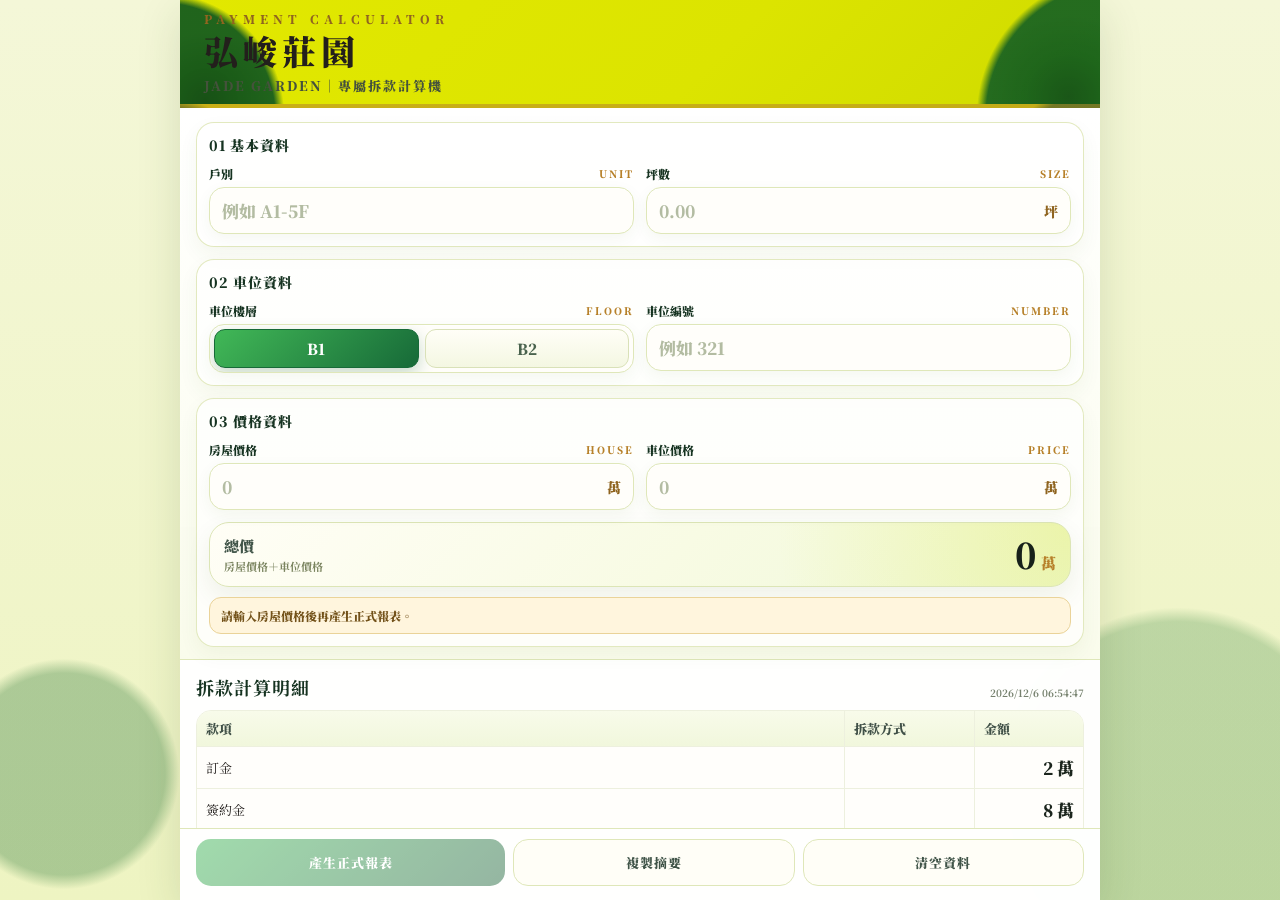
==== commit 0aa004d7: "Remove default house price value" ====
--- a/index.html
+++ b/index.html
@@ -9,91 +9,40 @@
   <title>弘峻莊園-專屬拆款系統</title>
   <style>
     @import url('https://fonts.googleapis.com/css2?family=Noto+Serif+TC:wght@400;700;900&display=swap');
-    :root{--lime:#dce400;--lime2:#eef35f;--jade:#2b9b45;--jade-deep:#0f6030;--jade-dark:#163321;--gold:#b7812a;--paper:#fffdf2;--card:#fffefa;--line:#dfe7b9;--ink:#211d1b;--muted:#5e6b5f;--danger:#9b2b2b;--shadow:0 14px 42px rgba(37,65,22,.14)}
+    :root{--lime:#dce400;--jade:#2b9b45;--jade-deep:#0f6030;--jade-dark:#163321;--gold:#b7812a;--card:#fffefa;--line:#dfe7b9;--ink:#211d1b;--muted:#5e6b5f;--danger:#9b2b2b;--shadow:0 14px 42px rgba(37,65,22,.14)}
     *{box-sizing:border-box;-webkit-tap-highlight-color:transparent}img,svg,object{display:none!important}button,input{font:inherit}
-    body,html{margin:0;padding:0;width:100%;height:100%;font-family:'Noto Serif TC',serif;color:var(--ink);overflow:hidden;background:radial-gradient(circle at 5% 86%,rgba(18,103,38,.30) 0 7%,transparent 8%),radial-gradient(circle at 16% 94%,rgba(70,178,65,.20) 0 9%,transparent 10%),radial-gradient(circle at 92% 88%,rgba(28,116,45,.24) 0 12%,transparent 13%),linear-gradient(180deg,#f4f7d8 0%,#eef4c2 100%)}
-    .app{width:min(100%,920px);height:100dvh;margin:0 auto;background:rgba(255,255,255,.78);backdrop-filter:blur(14px);display:flex;flex-direction:column;box-shadow:var(--shadow);position:relative;overflow:hidden}.content{flex:1;overflow:auto;background:rgba(255,255,255,.9)}
-    .hero{height:108px;flex-shrink:0;padding:18px 24px;position:relative;overflow:hidden;color:var(--ink);border-bottom:4px solid rgba(183,129,42,.55);display:flex;flex-direction:column;justify-content:center;background:radial-gradient(circle at -2% 112%,rgba(6,82,32,.88) 0 12%,transparent 13%),radial-gradient(circle at 102% 112%,rgba(12,92,35,.88) 0 14%,transparent 15%),linear-gradient(135deg,#e2e800 0%,#dce400 58%,#cfdb00 100%)}
+    html,body{margin:0;width:100%;height:100%;font-family:'Noto Serif TC',serif;color:var(--ink);overflow:hidden;background:radial-gradient(circle at 5% 86%,rgba(18,103,38,.30) 0 7%,transparent 8%),radial-gradient(circle at 92% 88%,rgba(28,116,45,.24) 0 12%,transparent 13%),linear-gradient(180deg,#f4f7d8 0%,#eef4c2 100%)}
+    .app{width:min(100%,920px);height:100dvh;margin:0 auto;background:rgba(255,255,255,.78);backdrop-filter:blur(14px);display:flex;flex-direction:column;box-shadow:var(--shadow);overflow:hidden}.content{flex:1;overflow:auto;background:rgba(255,255,255,.9)}
+    .hero{height:108px;padding:18px 24px;position:relative;overflow:hidden;border-bottom:4px solid rgba(183,129,42,.55);display:flex;flex-direction:column;justify-content:center;background:radial-gradient(circle at -2% 112%,rgba(6,82,32,.88) 0 12%,transparent 13%),radial-gradient(circle at 102% 112%,rgba(12,92,35,.88) 0 14%,transparent 15%),linear-gradient(135deg,#e2e800 0%,#dce400 58%,#cfdb00 100%)}
     .hero:before,.hero:after{content:"";position:absolute;border-radius:50%;pointer-events:none;mix-blend-mode:multiply;opacity:.35}.hero:before{left:-50px;bottom:-72px;width:150px;height:150px;background:radial-gradient(circle,rgba(12,86,35,.85),rgba(44,156,55,.62),transparent 66%)}.hero:after{right:-56px;bottom:-80px;width:175px;height:175px;background:radial-gradient(circle,rgba(12,86,35,.86),rgba(58,181,70,.58),transparent 68%)}
-    .eyebrow,.title,.subtitle{position:relative;z-index:1}.eyebrow{margin:0 0 7px;font-size:12px;letter-spacing:5px;color:#90651f;font-weight:900;text-transform:uppercase}.title{margin:0;text-align:left;font-size:34px;letter-spacing:5px;line-height:1;color:#231f1c;font-weight:900;text-shadow:0 1px 0 rgba(255,255,255,.25)}.subtitle{margin:8px 0 0;font-size:13px;letter-spacing:2px;color:#45523c;font-weight:900}
-    .input-section{padding:14px 16px 12px;background:linear-gradient(180deg,rgba(255,255,255,.84),rgba(250,252,235,.94));border-bottom:1px solid var(--line)}.form-groups{display:grid;grid-template-columns:1fr;gap:12px}.form-block{border:1px solid rgba(223,231,185,.9);border-radius:18px;padding:12px;background:rgba(255,255,255,.72);box-shadow:0 8px 20px rgba(64,91,28,.05)}.block-title{margin:0 0 10px;color:var(--jade-dark);font-weight:900;letter-spacing:1px;font-size:14px}.grid{display:grid;grid-template-columns:1fr 1fr;gap:10px 12px}.field{min-width:0}.field label{display:flex;justify-content:space-between;align-items:center;margin:0 0 5px;font-size:12px;color:var(--jade-dark);font-weight:900}.field label span{font-size:10px;letter-spacing:2px;color:var(--gold)}.control{display:flex;align-items:center;min-height:46px;border:1px solid var(--line);border-radius:15px;background:var(--card);overflow:hidden;box-shadow:inset 0 1px 0 rgba(255,255,255,.88),0 5px 16px rgba(68,92,28,.05);transition:.18s ease}.control:focus-within{border-color:#aec837;box-shadow:0 0 0 3px rgba(205,223,42,.18),0 8px 18px rgba(68,92,28,.08)}.control input{width:100%;border:0;outline:none;background:transparent;padding:10px 12px;font-size:17px;font-weight:900;color:var(--ink);min-width:0}.control input::placeholder{color:#b3bca2}.unit{padding:0 12px;color:#8f641f;font-size:14px;font-weight:900;white-space:nowrap}.floor-toggle{display:flex;width:100%;padding:4px;gap:6px}.floor-btn{flex:1;border:1px solid #d9e1b8;border-radius:11px;background:linear-gradient(180deg,#fffef7,#f4f7e2);color:#49624d;font-size:15px;font-weight:900;padding:8px 0;cursor:pointer;transition:.18s ease}.floor-btn.active{background:linear-gradient(135deg,#41b857 0%,#176a38 100%);color:#fff;border-color:#176a38;box-shadow:0 6px 16px rgba(23,106,56,.24)}
-    .total-card{margin-top:12px;border:1px solid #dce5b6;background:radial-gradient(circle at 100% 0%,rgba(220,228,0,.22),transparent 34%),linear-gradient(135deg,#fffef6 0%,#f8fbe4 54%,#eef8d8 100%);border-radius:20px;padding:12px 14px;display:grid;grid-template-columns:1fr auto;align-items:center;gap:8px;box-shadow:0 10px 24px rgba(64,91,28,.08);position:relative;overflow:hidden}.total-label{font-size:15px;font-weight:900;color:#405448}.total-sub{font-size:11px;color:#7a845f;font-weight:700;margin-top:2px}.total-value{font-size:35px;line-height:1;font-weight:900;color:#17211a;text-align:right}.total-value small{font-size:15px;color:var(--gold);margin-left:5px}.status{display:none;margin-top:10px;border-radius:12px;padding:9px 11px;font-size:12px;font-weight:900}.status.show{display:block}.status.ok{background:#eef8df;color:#235533;border:1px solid #cfe3b1}.status.warn{background:#fff5dd;color:#73521a;border:1px solid #ead399}.status.error{background:#fff0ef;color:var(--danger);border:1px solid #e6b9b5}
-    .table-section{padding:12px 16px 14px}.screen-title{display:flex;justify-content:space-between;align-items:flex-end;margin:2px 0 10px;gap:8px}.screen-title h2{margin:0;font-size:18px;letter-spacing:1px;color:var(--jade-dark)}.screen-title .time{font-size:10px;color:#75806d;font-weight:700;white-space:nowrap}table{width:100%;border-collapse:separate;border-spacing:0;font-size:13px;background:#fffefb;border:1px solid #edf0de;border-radius:15px;overflow:hidden}th,td{border-right:1px solid #edf0de;border-bottom:1px solid #edf0de;padding:8px 9px;text-align:left}th:last-child,td:last-child{border-right:0}tbody tr:last-child td{border-bottom:0}th{background:linear-gradient(180deg,#f8fbea,#f1f7dc);color:#415148;font-weight:900}td.ratio{text-align:right;font-weight:900;width:130px;color:#385140;line-height:1.35;white-space:nowrap}td.amount{text-align:right;font-weight:900;font-size:17px;width:108px;color:#1b251d;white-space:nowrap}.screen-total td{background:linear-gradient(135deg,#236238,#0f4c2b)!important;color:#fff!important;border-top:4px solid var(--gold);font-size:17px;font-weight:900;border-bottom:0}.screen-total .amount{font-size:24px}.payment-cards{display:none;gap:8px}.payment-card{border:1px solid #edf0de;background:#fffefb;border-radius:14px;padding:10px 12px}.payment-card .pay-name{font-weight:900;color:#22372b;font-size:13px;line-height:1.45}.payment-card .pay-meta{margin-top:7px;display:flex;justify-content:space-between;gap:8px;align-items:center}.payment-card .pay-ratio{font-size:12px;color:#55705a;font-weight:900}.payment-card .pay-amount{font-size:18px;font-weight:900;color:#17211a;white-space:nowrap}.payment-card.total{background:linear-gradient(135deg,#236238,#0f4c2b);border-top:4px solid var(--gold);color:#fff}.payment-card.total .pay-name,.payment-card.total .pay-ratio,.payment-card.total .pay-amount{color:#fff}.payment-card.total .pay-amount{font-size:24px}
-    .actions{display:grid;grid-template-columns:1.1fr 1fr 1fr;gap:8px;padding:10px 16px 14px;background:rgba(255,255,255,.92);border-top:1px solid var(--line)}.action-btn{border:0;border-radius:15px;padding:13px 10px;font-size:13px;letter-spacing:1px;font-weight:900;cursor:pointer;transition:.18s ease}.primary{background:linear-gradient(135deg,#2faf48 0%,#155d31 100%);color:#fff;box-shadow:0 10px 22px rgba(21,93,49,.20)}.secondary{background:#fffef7;border:1px solid #dfe7b9;color:#405448}.action-btn:disabled{opacity:.45;cursor:not-allowed;box-shadow:none}.print-page{display:none}
-    @media(max-width:640px){body,html{overflow:hidden}.app{width:100%}.hero{height:96px;padding:14px 16px;text-align:center;align-items:center}.hero:before{left:-45px;bottom:-72px;width:120px;height:120px;opacity:.26}.hero:after{right:-50px;bottom:-80px;width:138px;height:138px;opacity:.26}.eyebrow{font-size:10px;letter-spacing:3px;margin-bottom:6px}.title{text-align:center;font-size:27px;letter-spacing:3px;white-space:nowrap}.subtitle{font-size:11px;letter-spacing:1px;margin-top:7px}.input-section{padding:10px}.form-groups{gap:10px}.form-block{padding:10px;border-radius:16px}.grid{gap:8px}.field label{font-size:11px}.field label span{font-size:9px;letter-spacing:1px}.control{min-height:42px;border-radius:12px}.control input{font-size:15px;padding:8px}.floor-btn{font-size:14px;padding:7px 0}.total-card{position:sticky;top:0;z-index:20;border-radius:16px;padding:10px 12px}.total-value{font-size:29px}.screen-title{align-items:flex-start;flex-direction:column;margin-bottom:8px}.table-section{padding:10px}.desktop-table{display:none}.payment-cards{display:grid}.actions{grid-template-columns:1fr 1fr;position:sticky;bottom:0;padding:9px 10px 12px}.actions .primary{grid-column:1 / -1;order:-1}.action-btn{padding:12px 8px;font-size:12px}}
+    .eyebrow,.title,.subtitle{position:relative;z-index:1}.eyebrow{margin:0 0 7px;font-size:12px;letter-spacing:5px;color:#90651f;font-weight:900}.title{margin:0;font-size:34px;letter-spacing:5px;line-height:1;color:#231f1c;font-weight:900}.subtitle{margin:8px 0 0;font-size:13px;letter-spacing:2px;color:#45523c;font-weight:900}
+    .input-section{padding:14px 16px 12px;background:linear-gradient(180deg,rgba(255,255,255,.84),rgba(250,252,235,.94));border-bottom:1px solid var(--line)}.form-groups{display:grid;gap:12px}.form-block{border:1px solid rgba(223,231,185,.9);border-radius:18px;padding:12px;background:rgba(255,255,255,.72);box-shadow:0 8px 20px rgba(64,91,28,.05)}.block-title{margin:0 0 10px;color:var(--jade-dark);font-weight:900;letter-spacing:1px;font-size:14px}.grid{display:grid;grid-template-columns:1fr 1fr;gap:10px 12px}.field{min-width:0}.field label{display:flex;justify-content:space-between;align-items:center;margin:0 0 5px;font-size:12px;color:var(--jade-dark);font-weight:900}.field label span{font-size:10px;letter-spacing:2px;color:var(--gold)}.control{display:flex;align-items:center;min-height:46px;border:1px solid var(--line);border-radius:15px;background:var(--card);overflow:hidden;box-shadow:inset 0 1px 0 rgba(255,255,255,.88),0 5px 16px rgba(68,92,28,.05)}.control:focus-within{border-color:#aec837;box-shadow:0 0 0 3px rgba(205,223,42,.18),0 8px 18px rgba(68,92,28,.08)}.control input{width:100%;border:0;outline:none;background:transparent;padding:10px 12px;font-size:17px;font-weight:900;color:var(--ink);min-width:0}.control input::placeholder{color:#b3bca2}.unit{padding:0 12px;color:#8f641f;font-size:14px;font-weight:900;white-space:nowrap}.floor-toggle{display:flex;width:100%;padding:4px;gap:6px}.floor-btn{flex:1;border:1px solid #d9e1b8;border-radius:11px;background:linear-gradient(180deg,#fffef7,#f4f7e2);color:#49624d;font-size:15px;font-weight:900;padding:8px 0;cursor:pointer}.floor-btn.active{background:linear-gradient(135deg,#41b857 0%,#176a38 100%);color:#fff;border-color:#176a38;box-shadow:0 6px 16px rgba(23,106,56,.24)}
+    .total-card{margin-top:12px;border:1px solid #dce5b6;background:radial-gradient(circle at 100% 0%,rgba(220,228,0,.22),transparent 34%),linear-gradient(135deg,#fffef6 0%,#f8fbe4 54%,#eef8d8 100%);border-radius:20px;padding:12px 14px;display:grid;grid-template-columns:1fr auto;align-items:center;gap:8px;box-shadow:0 10px 24px rgba(64,91,28,.08)}.total-label{font-size:15px;font-weight:900;color:#405448}.total-sub{font-size:11px;color:#7a845f;font-weight:700;margin-top:2px}.total-value{font-size:35px;line-height:1;font-weight:900;color:#17211a;text-align:right}.total-value small{font-size:15px;color:var(--gold);margin-left:5px}.status{display:none;margin-top:10px;border-radius:12px;padding:9px 11px;font-size:12px;font-weight:900}.status.show{display:block}.status.ok{background:#eef8df;color:#235533;border:1px solid #cfe3b1}.status.warn{background:#fff5dd;color:#73521a;border:1px solid #ead399}.status.error{background:#fff0ef;color:var(--danger);border:1px solid #e6b9b5}
+    .table-section{padding:12px 16px 14px}.screen-title{display:flex;justify-content:space-between;align-items:flex-end;margin:2px 0 10px;gap:8px}.screen-title h2{margin:0;font-size:18px;letter-spacing:1px;color:var(--jade-dark)}.screen-title .time{font-size:10px;color:#75806d;font-weight:700;white-space:nowrap}table{width:100%;border-collapse:separate;border-spacing:0;font-size:13px;background:#fffefb;border:1px solid #edf0de;border-radius:15px;overflow:hidden}th,td{border-right:1px solid #edf0de;border-bottom:1px solid #edf0de;padding:8px 9px;text-align:left}th:last-child,td:last-child{border-right:0}tbody tr:last-child td{border-bottom:0}th{background:linear-gradient(180deg,#f8fbea,#f1f7dc);color:#415148;font-weight:900}td.ratio{text-align:right;font-weight:900;width:130px;color:#385140;white-space:nowrap}td.amount{text-align:right;font-weight:900;font-size:17px;width:108px;color:#1b251d;white-space:nowrap}.screen-total td{background:linear-gradient(135deg,#236238,#0f4c2b)!important;color:#fff!important;border-top:4px solid var(--gold);font-size:17px;font-weight:900}.screen-total .amount{font-size:24px}.payment-cards{display:none;gap:8px}.payment-card{border:1px solid #edf0de;background:#fffefb;border-radius:14px;padding:10px 12px}.payment-card .pay-name{font-weight:900;color:#22372b;font-size:13px;line-height:1.45}.payment-card .pay-meta{margin-top:7px;display:flex;justify-content:space-between;gap:8px;align-items:center}.payment-card .pay-ratio{font-size:12px;color:#55705a;font-weight:900}.payment-card .pay-amount{font-size:18px;font-weight:900;color:#17211a;white-space:nowrap}.payment-card.total{background:linear-gradient(135deg,#236238,#0f4c2b);border-top:4px solid var(--gold);color:#fff}.payment-card.total *{color:#fff}.payment-card.total .pay-amount{font-size:24px}
+    .actions{display:grid;grid-template-columns:1.1fr 1fr 1fr;gap:8px;padding:10px 16px 14px;background:rgba(255,255,255,.92);border-top:1px solid var(--line)}.action-btn{border:0;border-radius:15px;padding:13px 10px;font-size:13px;letter-spacing:1px;font-weight:900;cursor:pointer}.primary{background:linear-gradient(135deg,#2faf48 0%,#155d31 100%);color:#fff;box-shadow:0 10px 22px rgba(21,93,49,.20)}.secondary{background:#fffef7;border:1px solid #dfe7b9;color:#405448}.action-btn:disabled{opacity:.45;cursor:not-allowed;box-shadow:none}.print-page{display:none}
+    @media(max-width:640px){.app{width:100%}.hero{height:96px;padding:14px 16px;text-align:center;align-items:center}.hero:before{left:-45px;bottom:-72px;width:120px;height:120px;opacity:.26}.hero:after{right:-50px;bottom:-80px;width:138px;height:138px;opacity:.26}.eyebrow{font-size:10px;letter-spacing:3px;margin-bottom:6px}.title{text-align:center;font-size:27px;letter-spacing:3px;white-space:nowrap}.subtitle{font-size:11px;letter-spacing:1px;margin-top:7px}.input-section{padding:10px}.form-groups{gap:10px}.form-block{padding:10px;border-radius:16px}.grid{gap:8px}.field label{font-size:11px}.field label span{font-size:9px}.control{min-height:42px;border-radius:12px}.control input{font-size:15px;padding:8px}.floor-btn{font-size:14px;padding:7px 0}.total-card{position:sticky;top:0;z-index:20;border-radius:16px;padding:10px 12px}.total-value{font-size:29px}.screen-title{align-items:flex-start;flex-direction:column;margin-bottom:8px}.table-section{padding:10px}.desktop-table{display:none}.payment-cards{display:grid}.actions{grid-template-columns:1fr 1fr;position:sticky;bottom:0;padding:9px 10px 12px}.actions .primary{grid-column:1 / -1;order:-1}.action-btn{padding:12px 8px;font-size:12px}}
     @page{size:A4 portrait;margin:0}
-    @media print{
-      html,body{width:210mm;height:297mm;background:#fff!important;overflow:visible!important;margin:0!important;padding:0!important}img,svg,object{display:none!important;visibility:hidden!important;width:0!important;height:0!important}.app{display:none!important}
-      .print-page{display:block!important;width:210mm;min-height:297mm;background:#fffdf2;padding:8mm 10mm 8mm;position:relative;color:var(--ink);-webkit-print-color-adjust:exact;print-color-adjust:exact;overflow:hidden}
-      .print-brand-hero{position:relative;height:34mm;overflow:hidden;border-bottom:1.25mm solid var(--gold);border-radius:0 0 3.5mm 3.5mm;background:linear-gradient(180deg,#dfe900 0%,#d7e100 100%);text-align:center;color:#1c1a17;box-shadow:0 1.2mm 5mm rgba(40,65,19,.08)}
-      .print-brand-hero:before,.print-brand-hero:after{content:"";position:absolute;bottom:-12mm;width:42mm;height:42mm;border-radius:50%;opacity:.95;mix-blend-mode:multiply;background:radial-gradient(circle at 36% 32%,rgba(145,255,130,.72) 0 18%,transparent 19%),radial-gradient(circle at 50% 50%,rgba(11,99,38,.86) 0 44%,transparent 45%),radial-gradient(circle at 68% 34%,rgba(246,255,100,.50) 0 28%,transparent 29%),radial-gradient(circle at 35% 70%,rgba(41,185,67,.65) 0 34%,transparent 35%)}
-      .print-brand-hero:before{left:-15mm}.print-brand-hero:after{right:-12mm;transform:scale(1.12)}
-      .brand-soft-dot{position:absolute;border-radius:50%;background:rgba(255,255,160,.30);width:25mm;height:25mm;bottom:-8mm;left:36mm}.brand-soft-dot:after{content:"";position:absolute;right:-102mm;bottom:0;width:28mm;height:28mm;border-radius:50%;background:rgba(255,255,180,.24)}
-      .brand-mark-text{position:relative;z-index:1;margin:3.2mm auto 1.5mm;width:8mm;height:8mm;color:var(--gold);font-size:16pt;font-weight:900;line-height:8mm;opacity:.88}.brand-mark-text:before{content:"✤"}
-      .brand-title-print{position:relative;z-index:1;font-size:24pt;font-weight:900;letter-spacing:2.5px;line-height:1;color:#231f1c;text-shadow:0 .35mm 0 rgba(255,255,255,.16)}.brand-subtitle-print{position:relative;z-index:1;margin-top:2.2mm;font-size:9.5pt;letter-spacing:5.2px;font-weight:900;color:#231f1c}
-      .print-doc-head{display:flex;align-items:flex-end;justify-content:space-between;padding:3.4mm 0 2.8mm;border-bottom:.35mm solid #dde4c8;position:relative;z-index:1}.doc-title{font-size:16pt;font-weight:900;letter-spacing:1px;color:#173321;line-height:1}.doc-subtitle{margin-top:1.1mm;font-size:7.2pt;letter-spacing:2.2px;text-transform:uppercase;color:#7a8268;font-weight:900}.report-time{font-size:7.4pt;color:#667363;font-weight:900;white-space:nowrap}
-      .summary-grid{display:grid;grid-template-columns:1fr 1fr;gap:4mm;margin:4mm 0 4.2mm;position:relative;z-index:1}.summary-card{background:#fff;border:.35mm solid #dfe7b9;border-radius:3.5mm;min-height:24mm;overflow:hidden;box-shadow:0 1.2mm 4mm rgba(31,62,31,.05)}.summary-title{font-size:8pt;color:#173321;font-weight:900;letter-spacing:1px;padding:2.3mm 3.4mm;background:linear-gradient(90deg,#eff5d8,#fffdf4);border-bottom:.25mm solid #e4ebc8}.summary-body{padding:1.9mm 3.4mm 2.2mm}.summary-line{display:flex;justify-content:space-between;gap:8mm;font-size:8.8pt;font-weight:900;color:#17211a;padding:1mm 0;border-bottom:.2mm solid rgba(223,231,185,.55)}.summary-line:last-child{border-bottom:0}.summary-line span:first-child{color:#4d634d}.summary-line span:last-child{text-align:right;white-space:nowrap}.summary-line.highlight span:last-child{font-size:10.8pt;color:#143a24}
-      .report-head{display:flex;align-items:flex-end;justify-content:space-between;margin:3.8mm 0 2.2mm;position:relative;z-index:1}.report-head h1{margin:0;font-size:14.5pt;letter-spacing:1px;color:#173321;font-weight:900}.report-head h1:after{content:"";display:block;width:25mm;height:.8mm;border-radius:99px;background:var(--gold);margin-top:1.4mm}
-      .print-table{width:100%;border-collapse:separate;border-spacing:0;background:#fff;font-size:8.45pt;border:.35mm solid #dde8c2;border-radius:4mm;overflow:hidden;position:relative;z-index:1;box-shadow:0 1.1mm 4mm rgba(31,62,31,.045)}.print-table th,.print-table td{border-right:.2mm solid #e6ecd0;border-bottom:.2mm solid #e6ecd0;padding:2.3mm 3mm}.print-table th:last-child,.print-table td:last-child{border-right:0}.print-table th{background:linear-gradient(180deg,#eef5d8,#e5efc8);color:#293c38;font-weight:900;text-align:left;font-size:8pt;letter-spacing:.6px}.print-table tbody tr:nth-child(even) td{background:#fffdf7}.print-table tbody tr:nth-child(3) td,.print-table tbody tr:nth-child(9) td,.print-table tbody tr:nth-child(10) td{background:#fbf7e9}.print-table td{font-weight:900;color:#1b2c28}.print-table .p-ratio{text-align:right;width:32mm;font-size:8.1pt;line-height:1.25;white-space:nowrap;color:#536451}.print-table .p-amount{text-align:right;width:25mm;font-size:12.7pt;font-weight:900;white-space:nowrap;color:#17211a}.print-total td{background:linear-gradient(135deg,#1f6137,#0c4929)!important;color:#fff!important;border-top:1.5mm solid var(--gold)!important;padding:3.7mm 3mm!important}.print-total .total-word{font-size:14pt;line-height:1;font-weight:900;letter-spacing:.6px}.print-total .p-ratio{font-size:10pt;color:#fff!important}.print-total .p-amount{font-size:19.5pt;color:#fff!important}
-      .print-footer{position:absolute;left:10mm;right:10mm;bottom:8mm;display:flex;justify-content:space-between;align-items:flex-end;font-size:7pt;color:#56625f;font-weight:700;border-top:.2mm solid #e4ebc8;padding-top:2.2mm}.footer-brand{text-align:right;color:#6a725f}.footer-unit{color:#405448;font-weight:900}
-    }
+    @media print{html,body{width:210mm;height:297mm;background:#fff!important;overflow:visible!important;margin:0!important;padding:0!important}.app{display:none!important}.print-page{display:block!important;width:210mm;min-height:297mm;background:#fffdf2;padding:8mm 10mm 8mm;position:relative;color:var(--ink);-webkit-print-color-adjust:exact;print-color-adjust:exact;overflow:hidden}.print-brand-hero{position:relative;height:34mm;overflow:hidden;border-bottom:1.25mm solid var(--gold);border-radius:0 0 3.5mm 3.5mm;background:linear-gradient(180deg,#dfe900 0%,#d7e100 100%);text-align:center;color:#1c1a17;box-shadow:0 1.2mm 5mm rgba(40,65,19,.08)}.print-brand-hero:before,.print-brand-hero:after{content:"";position:absolute;bottom:-12mm;width:42mm;height:42mm;border-radius:50%;opacity:.95;mix-blend-mode:multiply;background:radial-gradient(circle at 36% 32%,rgba(145,255,130,.72) 0 18%,transparent 19%),radial-gradient(circle at 50% 50%,rgba(11,99,38,.86) 0 44%,transparent 45%),radial-gradient(circle at 68% 34%,rgba(246,255,100,.50) 0 28%,transparent 29%),radial-gradient(circle at 35% 70%,rgba(41,185,67,.65) 0 34%,transparent 35%)}.print-brand-hero:before{left:-15mm}.print-brand-hero:after{right:-12mm;transform:scale(1.12)}.brand-soft-dot{position:absolute;border-radius:50%;background:rgba(255,255,160,.30);width:25mm;height:25mm;bottom:-8mm;left:36mm}.brand-soft-dot:after{content:"";position:absolute;right:-102mm;bottom:0;width:28mm;height:28mm;border-radius:50%;background:rgba(255,255,180,.24)}.brand-mark-text{position:relative;z-index:1;margin:3.2mm auto 1.5mm;width:8mm;height:8mm;color:var(--gold);font-size:16pt;font-weight:900;line-height:8mm;opacity:.88}.brand-mark-text:before{content:"✤"}.brand-title-print{position:relative;z-index:1;font-size:24pt;font-weight:900;letter-spacing:2.5px;line-height:1;color:#231f1c}.brand-subtitle-print{position:relative;z-index:1;margin-top:2.2mm;font-size:9.5pt;letter-spacing:5.2px;font-weight:900;color:#231f1c}.print-doc-head{display:flex;align-items:flex-end;justify-content:space-between;padding:3.4mm 0 2.8mm;border-bottom:.35mm solid #dde4c8}.doc-title{font-size:16pt;font-weight:900;letter-spacing:1px;color:#173321}.doc-subtitle{font-size:8pt;letter-spacing:2px;color:#757b64;margin-top:.7mm}.report-time{font-size:7.5pt;color:#657060;font-weight:900}.summary-grid{display:grid;grid-template-columns:1fr 1fr;gap:4mm;margin:4mm 0}.summary-card{background:#fff;border:.35mm solid #dfe4c8;border-radius:3mm;overflow:hidden}.summary-title{background:#eff3da;color:#3f552f;font-size:8pt;font-weight:900;letter-spacing:1px;padding:2.2mm 3mm;border-bottom:.3mm solid #dfe4c8}.summary-body{padding:.8mm 0}.summary-line{display:flex;justify-content:space-between;align-items:center;padding:1.8mm 3mm;font-size:8.7pt;font-weight:900;color:#18211b}.summary-line span:first-child{color:#5a6653}.summary-line.highlight span:last-child{font-size:10pt;color:#132318}.report-head{display:flex;align-items:flex-end;justify-content:space-between;margin:3mm 0 2mm}.report-head h1{margin:0;font-size:13pt;letter-spacing:1px;color:#173321;font-weight:900}.print-table{width:100%;border-collapse:separate;border-spacing:0;background:#fffef9;border:.35mm solid #e4e8d4;border-radius:3mm;overflow:hidden;font-size:8.6pt}.print-table th{background:#eef3da;color:#445343;font-weight:900;padding:2.6mm 3mm;text-align:left}.print-table td{padding:2.45mm 3mm;border-top:.2mm solid #ecefdf;color:#1f2520;font-weight:900}.print-table .p-ratio{text-align:right;width:30mm;color:#586358}.print-table .p-amount{text-align:right;width:26mm;font-size:11.5pt;font-weight:900}.print-table tr.key-row td{background:#fbfde9}.print-total td{background:linear-gradient(135deg,#165c34,#0f4a2b)!important;color:#fff!important;border-top:1mm solid var(--gold)!important;padding:3.3mm 3mm!important}.print-total .total-word{font-size:13pt}.print-total .p-amount{font-size:18pt;color:#fff!important}.print-total .p-ratio{color:#fff!important}.print-footer{position:absolute;left:10mm;right:10mm;bottom:7mm;display:flex;justify-content:space-between;font-size:7pt;color:#56625f;font-weight:700}}
   </style>
 </head>
 <body>
   <div class="app">
     <header class="hero"><div class="eyebrow">PAYMENT CALCULATOR</div><h1 class="title">弘峻莊園</h1><div class="subtitle">JADE GARDEN｜專屬拆款計算機</div></header>
     <main class="content">
-      <section class="input-section">
-        <div class="form-groups">
-          <div class="form-block"><h3 class="block-title">01 基本資料</h3><div class="grid"><div class="field"><label>戶別 <span>UNIT</span></label><div class="control"><input id="unitInput" type="text" placeholder="例如 A3-4" oninput="calculate()"></div></div><div class="field"><label>坪數 <span>SIZE</span></label><div class="control"><input id="sizeInput" type="number" placeholder="0.00" step="0.01" inputmode="decimal" oninput="calculate()"><b class="unit">坪</b></div></div></div></div>
-          <div class="form-block"><h3 class="block-title">02 車位資料</h3><div class="grid"><div class="field"><label>車位樓層 <span>FLOOR</span></label><div class="control"><div class="floor-toggle"><button class="floor-btn active" type="button" data-floor="B1" onclick="setFloor('B1')">B1</button><button class="floor-btn" type="button" data-floor="B2" onclick="setFloor('B2')">B2</button></div></div></div><div class="field"><label>車位編號 <span>NUMBER</span></label><div class="control"><input id="parkingNumberInput" type="text" placeholder="例如 245" oninput="calculate()"></div></div></div></div>
-          <div class="form-block"><h3 class="block-title">03 價格資料</h3><div class="grid"><div class="field"><label>房屋價格 <span>HOUSE</span></label><div class="control"><input id="housePriceInput" type="number" value="733" placeholder="0" inputmode="numeric" oninput="calculate()"><b class="unit">萬</b></div></div><div class="field"><label>車位價格 <span>PRICE</span></label><div class="control"><input id="parkPriceInput" type="number" placeholder="0" inputmode="numeric" oninput="calculate()"><b class="unit">萬</b></div></div></div><div class="total-card"><div><div class="total-label">總價</div><div class="total-sub">房屋價格＋車位價格</div></div><div class="total-value"><span id="screenTotalValue">733</span><small>萬</small></div></div><div class="status" id="statusBox"></div></div>
-        </div>
-      </section>
-      <section class="table-section"><div class="screen-title"><h2>拆款計算明細</h2><span class="time" id="screenTime"></span></div><table class="desktop-table"><thead><tr><th>款項</th><th>拆款方式</th><th>金額</th></tr></thead><tbody id="screenRows"></tbody><tfoot><tr class="screen-total"><td>總價</td><td class="ratio">100%</td><td class="amount" id="screenTotalAmount">733 萬</td></tr></tfoot></table><div class="payment-cards" id="paymentCards"></div></section>
+      <section class="input-section"><div class="form-groups">
+        <div class="form-block"><h3 class="block-title">01 基本資料</h3><div class="grid"><div class="field"><label>戶別 <span>UNIT</span></label><div class="control"><input id="unitInput" type="text" placeholder="例如 A1-5F" oninput="calculate()"></div></div><div class="field"><label>坪數 <span>SIZE</span></label><div class="control"><input id="sizeInput" type="number" placeholder="0.00" step="0.01" inputmode="decimal" oninput="calculate()"><b class="unit">坪</b></div></div></div></div>
+        <div class="form-block"><h3 class="block-title">02 車位資料</h3><div class="grid"><div class="field"><label>車位樓層 <span>FLOOR</span></label><div class="control"><div class="floor-toggle"><button class="floor-btn active" type="button" data-floor="B1" onclick="setFloor('B1')">B1</button><button class="floor-btn" type="button" data-floor="B2" onclick="setFloor('B2')">B2</button></div></div></div><div class="field"><label>車位編號 <span>NUMBER</span></label><div class="control"><input id="parkingNumberInput" type="text" placeholder="例如 321" oninput="calculate()"></div></div></div></div>
+        <div class="form-block"><h3 class="block-title">03 價格資料</h3><div class="grid"><div class="field"><label>房屋價格 <span>HOUSE</span></label><div class="control"><input id="housePriceInput" type="number" placeholder="0" inputmode="numeric" oninput="calculate()"><b class="unit">萬</b></div></div><div class="field"><label>車位價格 <span>PRICE</span></label><div class="control"><input id="parkPriceInput" type="number" placeholder="0" inputmode="numeric" oninput="calculate()"><b class="unit">萬</b></div></div></div><div class="total-card"><div><div class="total-label">總價</div><div class="total-sub">房屋價格＋車位價格</div></div><div class="total-value"><span id="screenTotalValue">0</span><small>萬</small></div></div><div class="status" id="statusBox"></div></div>
+      </div></section>
+      <section class="table-section"><div class="screen-title"><h2>拆款計算明細</h2><span class="time" id="screenTime"></span></div><table class="desktop-table"><thead><tr><th>款項</th><th>拆款方式</th><th>金額</th></tr></thead><tbody id="screenRows"></tbody><tfoot><tr class="screen-total"><td>總價</td><td class="ratio">100%</td><td class="amount" id="screenTotalAmount">0 萬</td></tr></tfoot></table><div class="payment-cards" id="paymentCards"></div></section>
     </main>
     <div class="actions"><button id="printBtn" class="action-btn primary" type="button">產生正式報表</button><button id="copyBtn" class="action-btn secondary" type="button">複製摘要</button><button id="clearBtn" class="action-btn secondary" type="button">清空資料</button></div>
   </div>
-
-  <section class="print-page">
-    <div class="print-brand-hero"><div class="brand-soft-dot"></div><div class="brand-mark-text"></div><div class="brand-title-print">弘峻莊園</div><div class="brand-subtitle-print">JADE GARDEN</div></div>
-    <div class="print-doc-head"><div><div class="doc-title">付款試算單</div><div class="doc-subtitle">Payment Estimate</div></div><div class="report-time" id="printTime"></div></div>
-    <div class="summary-grid"><div class="summary-card"><div class="summary-title">房屋資料</div><div class="summary-body"><div class="summary-line"><span>戶別</span><span id="printUnit">—</span></div><div class="summary-line"><span>坪數</span><span><span id="printSize">—</span> 坪</span></div><div class="summary-line highlight"><span>房屋價格</span><span><span id="printHousePrice">—</span> 萬</span></div></div></div><div class="summary-card"><div class="summary-title">車位資料</div><div class="summary-body"><div class="summary-line"><span>車位</span><span id="printParking">—</span></div><div class="summary-line highlight"><span>車位價格</span><span><span id="printParkingPrice">—</span> 萬</span></div></div></div></div>
-    <div class="report-head"><h1>拆款計算明細</h1></div>
-    <table class="print-table"><thead><tr><th>款項</th><th>拆款方式</th><th>金額</th></tr></thead><tbody id="printRows"></tbody><tfoot><tr class="print-total"><td><div class="total-word">總價</div></td><td class="p-ratio">100%</td><td class="p-amount" id="printTotalAmount">733 萬</td></tr></tfoot></table>
-    <div class="print-footer"><div class="footer-unit">所有金額單位：萬元</div><div class="footer-brand">本報表由弘峻莊園拆款計算機產生</div></div>
-  </section>
-
+  <section class="print-page"><div class="print-brand-hero"><div class="brand-soft-dot"></div><div class="brand-mark-text"></div><div class="brand-title-print">弘峻莊園</div><div class="brand-subtitle-print">JADE GARDEN</div></div><div class="print-doc-head"><div><div class="doc-title">付款試算單</div><div class="doc-subtitle">Payment Estimate</div></div><div class="report-time" id="printTime"></div></div><div class="summary-grid"><div class="summary-card"><div class="summary-title">房屋資料</div><div class="summary-body"><div class="summary-line"><span>戶別</span><span id="printUnit">—</span></div><div class="summary-line"><span>坪數</span><span><span id="printSize">—</span> 坪</span></div><div class="summary-line highlight"><span>房屋價格</span><span><span id="printHousePrice">—</span> 萬</span></div></div></div><div class="summary-card"><div class="summary-title">車位資料</div><div class="summary-body"><div class="summary-line"><span>車位</span><span id="printParking">—</span></div><div class="summary-line highlight"><span>車位價格</span><span><span id="printParkingPrice">—</span> 萬</span></div></div></div></div><div class="report-head"><h1>拆款計算明細</h1></div><table class="print-table"><thead><tr><th>款項</th><th>拆款方式</th><th>金額</th></tr></thead><tbody id="printRows"></tbody><tfoot><tr class="print-total"><td><div class="total-word">總價</div></td><td class="p-ratio">100%</td><td class="p-amount" id="printTotalAmount">0 萬</td></tr></tfoot></table><div class="print-footer"><div>所有金額單位：萬元</div><div>本報表由弘峻莊園拆款計算機產生</div></div></section>
 <script>
-let parkingFloor='B1';let latestRows=[];let latestTotal=0;let latestValid=false;
-function $(id){return document.getElementById(id)}
-function setFloor(f){parkingFloor=f;document.querySelectorAll('.floor-btn').forEach(btn=>btn.classList.toggle('active',btn.dataset.floor===f));calculate()}
-function money(n){return Number(n||0).toLocaleString('zh-TW',{maximumFractionDigits:0})}
-function nowText(){const d=new Date();return `${d.getFullYear()}/${d.getMonth()+1}/${d.getDate()} ${String(d.getHours()).padStart(2,'0')}:${String(d.getMinutes()).padStart(2,'0')}:${String(d.getSeconds()).padStart(2,'0')}`}
-function safe(v){return String(v??'').replace(/[&<>\"]/g,m=>({'&':'&amp;','<':'&lt;','>':'&gt;','\"':'&quot;'}[m]))}
-function showStatus(type,text){const box=$('statusBox');box.className='status show '+type;box.textContent=text}
-function calculate(){
-  const unit=$('unitInput').value.trim()||'—', sizeRaw=$('sizeInput').value, size=sizeRaw||'—', housePriceRaw=$('housePriceInput').value, housePrice=parseFloat(housePriceRaw)||0;
-  const parkingNo=$('parkingNumberInput').value.trim(), parkingText=parkingNo?`${parkingFloor}-${parkingNo}`:`${parkingFloor}－未填編號`, parkingPriceRaw=$('parkPriceInput').value, parkingPrice=parseFloat(parkingPriceRaw)||0;
-  const total=Math.round(housePrice+parkingPrice), deposit=2, sign=8, startWork=Math.max(0,Math.ceil(total*.05)-deposit-sign), foundation=Math.round(total*.02), firstFloor=Math.round(total*.02), rf1=Math.round(total*.02), rf2=Math.round(total*.02), loan=Math.floor(total*.80), handover=Math.ceil(total*.05);
-  const rf3=total-(deposit+sign+startWork+foundation+firstFloor+rf1+rf2+loan+handover);
-  const rows=[{name:'訂金',ratio:'',amount:deposit},{name:'簽約金',ratio:'',amount:sign},{name:'開工款',ratio:'5% - 10萬',amount:startWork},{name:'第一期工程款－基礎開挖完成',ratio:'2%',amount:foundation},{name:'第二期工程款－一樓底版完成',ratio:'2%',amount:firstFloor},{name:'第三期工程款－第一區RF完成',ratio:'2%',amount:rf1},{name:'第四期工程款－第二區RF完成',ratio:'2%',amount:rf2},{name:'第五期工程款－第三區RF完成',ratio:'2%',amount:rf3},{name:'銀行貸款',ratio:'80%',amount:loan},{name:'交屋保留款',ratio:'5%',amount:handover}];
-  const sum=rows.reduce((a,r)=>a+r.amount,0);latestRows=rows;latestTotal=total;latestValid=housePrice>0&&sum===total;
-  $('screenRows').innerHTML=rows.map(r=>`<tr><td>${safe(r.name)}</td><td class="ratio">${safe(r.ratio)}</td><td class="amount">${money(r.amount)} 萬</td></tr>`).join('');
-  $('printRows').innerHTML=rows.map(r=>`<tr><td>${safe(r.name)}</td><td class="p-ratio">${safe(r.ratio)}</td><td class="p-amount">${money(r.amount)} 萬</td></tr>`).join('');
-  $('paymentCards').innerHTML=rows.map(r=>`<div class="payment-card"><div class="pay-name">${safe(r.name)}</div><div class="pay-meta"><span class="pay-ratio">${safe(r.ratio)}</span><span class="pay-amount">${money(r.amount)} 萬</span></div></div>`).join('')+`<div class="payment-card total"><div class="pay-name">總價</div><div class="pay-meta"><span class="pay-ratio">100%</span><span class="pay-amount">${money(total)} 萬</span></div></div>`;
-  $('screenTotalValue').textContent=money(total);$('screenTotalAmount').textContent=money(total)+' 萬';$('printTotalAmount').textContent=money(total)+' 萬';
-  $('printUnit').textContent=unit;$('printSize').textContent=size;$('printHousePrice').textContent=housePriceRaw===''?'—':money(Math.round(housePrice));$('printParking').textContent=parkingText;$('printParkingPrice').textContent=parkingPriceRaw===''?'—':money(Math.round(parkingPrice));
-  const t=nowText();$('screenTime').textContent=t;$('printTime').textContent=t;
-  if(housePrice<=0) showStatus('warn','請輸入房屋價格後再產生正式報表。'); else if(sum!==total) showStatus('error',`拆款合計 ${money(sum)} 萬，與總價 ${money(total)} 萬不一致，請檢查。`); else showStatus('ok','拆款合計已核對，等於總價。');
-  $('printBtn').disabled=!latestValid;
-}
-function printReport(){calculate();if(!latestValid){showStatus('error','資料尚未完整或合計不一致，暫時無法產生報表。');return}setTimeout(()=>window.print(),80)}
-function copySummary(){calculate();const unit=$('unitInput').value.trim()||'—', size=$('sizeInput').value||'—', housePrice=parseFloat($('housePriceInput').value)||0, parkingNo=$('parkingNumberInput').value.trim(), parking=parkingNo?`${parkingFloor}-${parkingNo}`:`${parkingFloor}－未填編號`, parkingPriceRaw=$('parkPriceInput').value;
-  const text=[`弘峻莊園｜付款試算`,`戶別：${unit}`,`坪數：${size} 坪`,`房屋價格：${money(Math.round(housePrice))} 萬`,`車位：${parking}`,`車位價格：${parkingPriceRaw===''?'—':money(Math.round(parseFloat(parkingPriceRaw)||0))} 萬`,`總價：${money(latestTotal)} 萬`,``,...latestRows.map(r=>`${r.name}：${money(r.amount)} 萬${r.ratio?`（${r.ratio}）`:''}`)].join('\n');
-  navigator.clipboard?.writeText(text).then(()=>showStatus('ok','已複製付款摘要，可直接貼到 LINE。')).catch(()=>showStatus('warn','瀏覽器未允許自動複製，請改用手動選取。'))}
-function clearForm(){['unitInput','sizeInput','parkingNumberInput','housePriceInput','parkPriceInput'].forEach(id=>$(id).value='');setFloor('B1');calculate()}
-$('printBtn').addEventListener('click',printReport);$('copyBtn').addEventListener('click',copySummary);$('clearBtn').addEventListener('click',clearForm);calculate();
+let parkingFloor='B1',latestRows=[],latestTotal=0,latestValid=false;function $(id){return document.getElementById(id)}function setFloor(f){parkingFloor=f;document.querySelectorAll('.floor-btn').forEach(btn=>btn.classList.toggle('active',btn.dataset.floor===f));calculate()}function money(n){return Number(n||0).toLocaleString('zh-TW',{maximumFractionDigits:0})}function nowText(){const d=new Date();return `${d.getFullYear()}/${d.getMonth()+1}/${d.getDate()} ${String(d.getHours()).padStart(2,'0')}:${String(d.getMinutes()).padStart(2,'0')}:${String(d.getSeconds()).padStart(2,'0')}`}function safe(v){return String(v??'').replace(/[&<>\"]/g,m=>({'&':'&amp;','<':'&lt;','>':'&gt;','\"':'&quot;'}[m]))}function showStatus(type,text){const box=$('statusBox');box.className='status show '+type;box.textContent=text}
+function calculate(){const unit=$('unitInput').value.trim()||'—',sizeRaw=$('sizeInput').value,size=sizeRaw||'—',housePriceRaw=$('housePriceInput').value,housePrice=parseFloat(housePriceRaw)||0;const parkingNo=$('parkingNumberInput').value.trim(),parkingText=parkingNo?`${parkingFloor}-${parkingNo}`:`${parkingFloor}－未填編號`,parkingPriceRaw=$('parkPriceInput').value,parkingPrice=parseFloat(parkingPriceRaw)||0;const total=Math.round(housePrice+parkingPrice),deposit=2,sign=8,startWork=Math.max(0,Math.ceil(total*.05)-deposit-sign),foundation=Math.round(total*.02),firstFloor=Math.round(total*.02),rf1=Math.round(total*.02),rf2=Math.round(total*.02),loan=Math.floor(total*.80),handover=Math.ceil(total*.05),rf3=total-(deposit+sign+startWork+foundation+firstFloor+rf1+rf2+loan+handover);const rows=[{name:'訂金',ratio:'',amount:deposit},{name:'簽約金',ratio:'',amount:sign},{name:'開工款',ratio:'5% - 10萬',amount:startWork,key:true},{name:'第一期工程款－基礎開挖完成',ratio:'2%',amount:foundation},{name:'第二期工程款－一樓底版完成',ratio:'2%',amount:firstFloor},{name:'第三期工程款－第一區RF完成',ratio:'2%',amount:rf1},{name:'第四期工程款－第二區RF完成',ratio:'2%',amount:rf2},{name:'第五期工程款－第三區RF完成',ratio:'2%',amount:rf3},{name:'銀行貸款',ratio:'80%',amount:loan,key:true},{name:'交屋保留款',ratio:'5%',amount:handover,key:true}];const sum=rows.reduce((a,r)=>a+r.amount,0);latestRows=rows;latestTotal=total;latestValid=housePrice>0&&sum===total;$('screenRows').innerHTML=rows.map(r=>`<tr><td>${safe(r.name)}</td><td class="ratio">${safe(r.ratio)}</td><td class="amount">${money(r.amount)} 萬</td></tr>`).join('');$('printRows').innerHTML=rows.map(r=>`<tr class="${r.key?'key-row':''}"><td>${safe(r.name)}</td><td class="p-ratio">${safe(r.ratio)}</td><td class="p-amount">${money(r.amount)} 萬</td></tr>`).join('');$('paymentCards').innerHTML=rows.map(r=>`<div class="payment-card"><div class="pay-name">${safe(r.name)}</div><div class="pay-meta"><span class="pay-ratio">${safe(r.ratio)}</span><span class="pay-amount">${money(r.amount)} 萬</span></div></div>`).join('')+`<div class="payment-card total"><div class="pay-name">總價</div><div class="pay-meta"><span class="pay-ratio">100%</span><span class="pay-amount">${money(total)} 萬</span></div></div>`;$('screenTotalValue').textContent=money(total);$('screenTotalAmount').textContent=money(total)+' 萬';$('printTotalAmount').textContent=money(total)+' 萬';$('printUnit').textContent=unit;$('printSize').textContent=size;$('printHousePrice').textContent=housePriceRaw===''?'—':money(Math.round(housePrice));$('printParking').textContent=parkingText;$('printParkingPrice').textContent=parkingPriceRaw===''?'—':money(Math.round(parkingPrice));const t=nowText();$('screenTime').textContent=t;$('printTime').textContent=t;if(housePrice<=0)showStatus('warn','請輸入房屋價格後再產生正式報表。');else if(sum!==total)showStatus('error',`拆款合計 ${money(sum)} 萬，與總價 ${money(total)} 萬不一致，請檢查。`);else showStatus('ok','拆款合計已核對，等於總價。');$('printBtn').disabled=!latestValid}
+function printReport(){calculate();if(!latestValid){showStatus('error','資料尚未完整或合計不一致，暫時無法產生報表。');return}setTimeout(()=>window.print(),80)}function copySummary(){calculate();const unit=$('unitInput').value.trim()||'—',size=$('sizeInput').value||'—',housePrice=parseFloat($('housePriceInput').value)||0,parkingNo=$('parkingNumberInput').value.trim(),parking=parkingNo?`${parkingFloor}-${parkingNo}`:`${parkingFloor}－未填編號`,parkingPriceRaw=$('parkPriceInput').value;const text=[`弘峻莊園｜付款試算`,`戶別：${unit}`,`坪數：${size} 坪`,`房屋價格：${housePrice?money(Math.round(housePrice)):'—'} 萬`,`車位：${parking}`,`車位價格：${parkingPriceRaw===''?'—':money(Math.round(parseFloat(parkingPriceRaw)||0))} 萬`,`總價：${money(latestTotal)} 萬`,``,...latestRows.map(r=>`${r.name}：${money(r.amount)} 萬${r.ratio?`（${r.ratio}）`:''}`)].join('\n');navigator.clipboard?.writeText(text).then(()=>showStatus('ok','已複製付款摘要，可直接貼到 LINE。')).catch(()=>showStatus('warn','瀏覽器未允許自動複製，請改用手動選取。'))}function clearForm(){['unitInput','sizeInput','parkingNumberInput','housePriceInput','parkPriceInput'].forEach(id=>$(id).value='');setFloor('B1');calculate()}$('printBtn').addEventListener('click',printReport);$('copyBtn').addEventListener('click',copySummary);$('clearBtn').addEventListener('click',clearForm);calculate();
 </script>
 </body>
 </html>
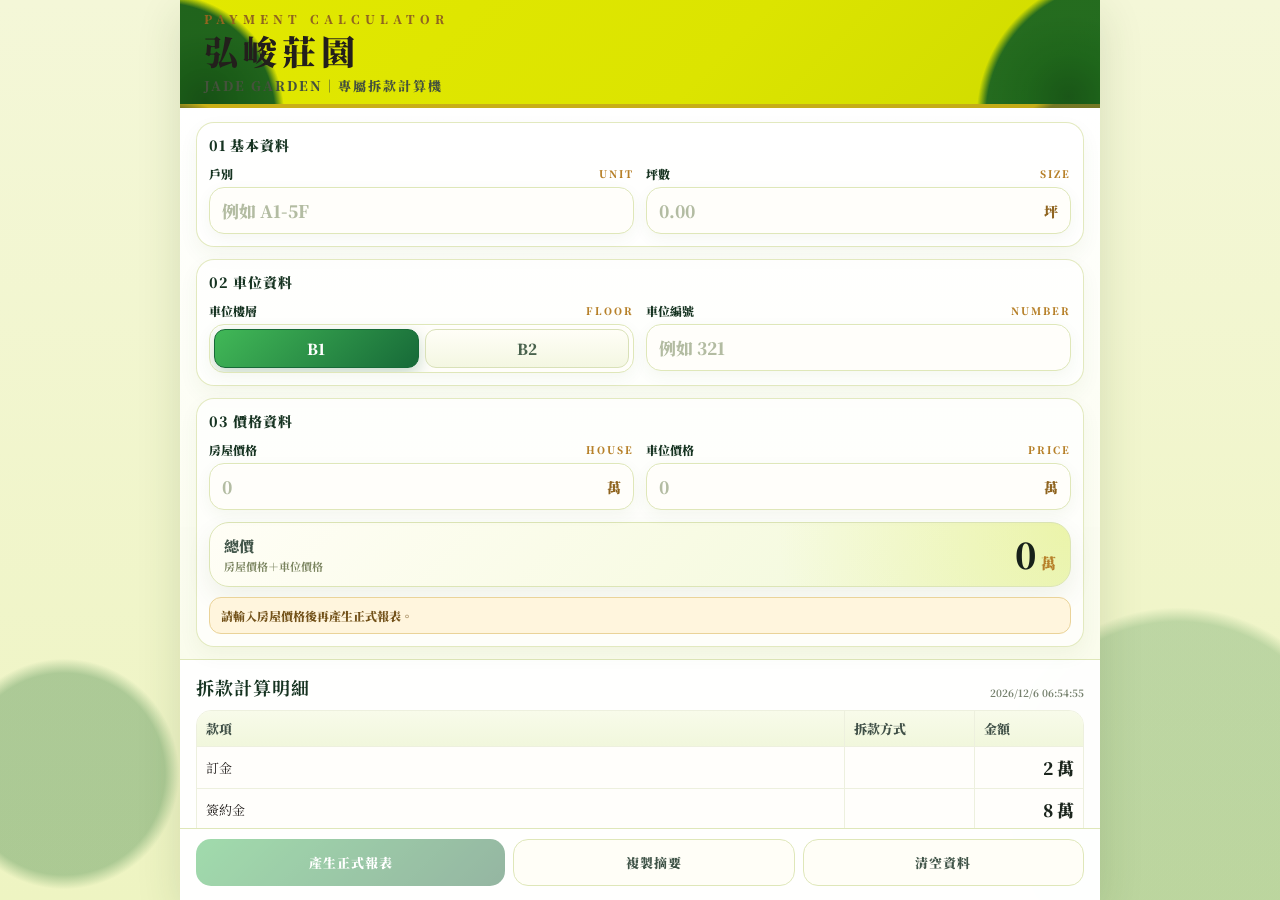
==== commit f78db845: "Use uploaded print header" ====
--- a/index.html
+++ b/index.html
@@ -22,7 +22,7 @@
     .actions{display:grid;grid-template-columns:1.1fr 1fr 1fr;gap:8px;padding:10px 16px 14px;background:rgba(255,255,255,.92);border-top:1px solid var(--line)}.action-btn{border:0;border-radius:15px;padding:13px 10px;font-size:13px;letter-spacing:1px;font-weight:900;cursor:pointer}.primary{background:linear-gradient(135deg,#2faf48 0%,#155d31 100%);color:#fff;box-shadow:0 10px 22px rgba(21,93,49,.20)}.secondary{background:#fffef7;border:1px solid #dfe7b9;color:#405448}.action-btn:disabled{opacity:.45;cursor:not-allowed;box-shadow:none}.print-page{display:none}
     @media(max-width:640px){.app{width:100%}.hero{height:96px;padding:14px 16px;text-align:center;align-items:center}.hero:before{left:-45px;bottom:-72px;width:120px;height:120px;opacity:.26}.hero:after{right:-50px;bottom:-80px;width:138px;height:138px;opacity:.26}.eyebrow{font-size:10px;letter-spacing:3px;margin-bottom:6px}.title{text-align:center;font-size:27px;letter-spacing:3px;white-space:nowrap}.subtitle{font-size:11px;letter-spacing:1px;margin-top:7px}.input-section{padding:10px}.form-groups{gap:10px}.form-block{padding:10px;border-radius:16px}.grid{gap:8px}.field label{font-size:11px}.field label span{font-size:9px}.control{min-height:42px;border-radius:12px}.control input{font-size:15px;padding:8px}.floor-btn{font-size:14px;padding:7px 0}.total-card{position:sticky;top:0;z-index:20;border-radius:16px;padding:10px 12px}.total-value{font-size:29px}.screen-title{align-items:flex-start;flex-direction:column;margin-bottom:8px}.table-section{padding:10px}.desktop-table{display:none}.payment-cards{display:grid}.actions{grid-template-columns:1fr 1fr;position:sticky;bottom:0;padding:9px 10px 12px}.actions .primary{grid-column:1 / -1;order:-1}.action-btn{padding:12px 8px;font-size:12px}}
     @page{size:A4 portrait;margin:0}
-    @media print{html,body{width:210mm;height:297mm;background:#fff!important;overflow:visible!important;margin:0!important;padding:0!important}.app{display:none!important}.print-page{display:block!important;width:210mm;min-height:297mm;background:#fffdf2;padding:8mm 10mm 8mm;position:relative;color:var(--ink);-webkit-print-color-adjust:exact;print-color-adjust:exact;overflow:hidden}.print-brand-hero{position:relative;height:34mm;overflow:hidden;border-bottom:1.25mm solid var(--gold);border-radius:0 0 3.5mm 3.5mm;background:linear-gradient(180deg,#dfe900 0%,#d7e100 100%);text-align:center;color:#1c1a17;box-shadow:0 1.2mm 5mm rgba(40,65,19,.08)}.print-brand-hero:before,.print-brand-hero:after{content:"";position:absolute;bottom:-12mm;width:42mm;height:42mm;border-radius:50%;opacity:.95;mix-blend-mode:multiply;background:radial-gradient(circle at 36% 32%,rgba(145,255,130,.72) 0 18%,transparent 19%),radial-gradient(circle at 50% 50%,rgba(11,99,38,.86) 0 44%,transparent 45%),radial-gradient(circle at 68% 34%,rgba(246,255,100,.50) 0 28%,transparent 29%),radial-gradient(circle at 35% 70%,rgba(41,185,67,.65) 0 34%,transparent 35%)}.print-brand-hero:before{left:-15mm}.print-brand-hero:after{right:-12mm;transform:scale(1.12)}.brand-soft-dot{position:absolute;border-radius:50%;background:rgba(255,255,160,.30);width:25mm;height:25mm;bottom:-8mm;left:36mm}.brand-soft-dot:after{content:"";position:absolute;right:-102mm;bottom:0;width:28mm;height:28mm;border-radius:50%;background:rgba(255,255,180,.24)}.brand-mark-text{position:relative;z-index:1;margin:3.2mm auto 1.5mm;width:8mm;height:8mm;color:var(--gold);font-size:16pt;font-weight:900;line-height:8mm;opacity:.88}.brand-mark-text:before{content:"✤"}.brand-title-print{position:relative;z-index:1;font-size:24pt;font-weight:900;letter-spacing:2.5px;line-height:1;color:#231f1c}.brand-subtitle-print{position:relative;z-index:1;margin-top:2.2mm;font-size:9.5pt;letter-spacing:5.2px;font-weight:900;color:#231f1c}.print-doc-head{display:flex;align-items:flex-end;justify-content:space-between;padding:3.4mm 0 2.8mm;border-bottom:.35mm solid #dde4c8}.doc-title{font-size:16pt;font-weight:900;letter-spacing:1px;color:#173321}.doc-subtitle{font-size:8pt;letter-spacing:2px;color:#757b64;margin-top:.7mm}.report-time{font-size:7.5pt;color:#657060;font-weight:900}.summary-grid{display:grid;grid-template-columns:1fr 1fr;gap:4mm;margin:4mm 0}.summary-card{background:#fff;border:.35mm solid #dfe4c8;border-radius:3mm;overflow:hidden}.summary-title{background:#eff3da;color:#3f552f;font-size:8pt;font-weight:900;letter-spacing:1px;padding:2.2mm 3mm;border-bottom:.3mm solid #dfe4c8}.summary-body{padding:.8mm 0}.summary-line{display:flex;justify-content:space-between;align-items:center;padding:1.8mm 3mm;font-size:8.7pt;font-weight:900;color:#18211b}.summary-line span:first-child{color:#5a6653}.summary-line.highlight span:last-child{font-size:10pt;color:#132318}.report-head{display:flex;align-items:flex-end;justify-content:space-between;margin:3mm 0 2mm}.report-head h1{margin:0;font-size:13pt;letter-spacing:1px;color:#173321;font-weight:900}.print-table{width:100%;border-collapse:separate;border-spacing:0;background:#fffef9;border:.35mm solid #e4e8d4;border-radius:3mm;overflow:hidden;font-size:8.6pt}.print-table th{background:#eef3da;color:#445343;font-weight:900;padding:2.6mm 3mm;text-align:left}.print-table td{padding:2.45mm 3mm;border-top:.2mm solid #ecefdf;color:#1f2520;font-weight:900}.print-table .p-ratio{text-align:right;width:30mm;color:#586358}.print-table .p-amount{text-align:right;width:26mm;font-size:11.5pt;font-weight:900}.print-table tr.key-row td{background:#fbfde9}.print-total td{background:linear-gradient(135deg,#165c34,#0f4a2b)!important;color:#fff!important;border-top:1mm solid var(--gold)!important;padding:3.3mm 3mm!important}.print-total .total-word{font-size:13pt}.print-total .p-amount{font-size:18pt;color:#fff!important}.print-total .p-ratio{color:#fff!important}.print-footer{position:absolute;left:10mm;right:10mm;bottom:7mm;display:flex;justify-content:space-between;font-size:7pt;color:#56625f;font-weight:700}}
+    @media print{html,body{width:210mm;height:297mm;background:#fff!important;overflow:visible!important;margin:0!important;padding:0!important}.app{display:none!important}.print-page{display:block!important;width:210mm;min-height:297mm;background:#fffdf2;padding:8mm 10mm 8mm;position:relative;color:var(--ink);-webkit-print-color-adjust:exact;print-color-adjust:exact;overflow:hidden}.print-brand-hero{position:relative;height:34mm;overflow:hidden;border-bottom:1.25mm solid var(--gold);border-radius:0 0 3.5mm 3.5mm;background:#dce400 url(assets/print-header.svg?v=20260616) center/cover no-repeat;text-align:center;color:#1c1a17;box-shadow:0 1.2mm 5mm rgba(40,65,19,.08)}.print-brand-hero:before,.print-brand-hero:after{content:none;position:absolute;bottom:-12mm;width:42mm;height:42mm;border-radius:50%;opacity:.95;mix-blend-mode:multiply;background:radial-gradient(circle at 36% 32%,rgba(145,255,130,.72) 0 18%,transparent 19%),radial-gradient(circle at 50% 50%,rgba(11,99,38,.86) 0 44%,transparent 45%),radial-gradient(circle at 68% 34%,rgba(246,255,100,.50) 0 28%,transparent 29%),radial-gradient(circle at 35% 70%,rgba(41,185,67,.65) 0 34%,transparent 35%)}.print-brand-hero:before{left:-15mm}.print-brand-hero:after{right:-12mm;transform:scale(1.12)}.brand-soft-dot{display:none!important;position:absolute;border-radius:50%;background:rgba(255,255,160,.30);width:25mm;height:25mm;bottom:-8mm;left:36mm}.brand-soft-dot:after{content:"";position:absolute;right:-102mm;bottom:0;width:28mm;height:28mm;border-radius:50%;background:rgba(255,255,180,.24)}.brand-mark-text{display:none!important;position:relative;z-index:1;margin:3.2mm auto 1.5mm;width:8mm;height:8mm;color:var(--gold);font-size:16pt;font-weight:900;line-height:8mm;opacity:.88}.brand-mark-text:before{content:"✤"}.brand-title-print{display:none!important;position:relative;z-index:1;font-size:24pt;font-weight:900;letter-spacing:2.5px;line-height:1;color:#231f1c}.brand-subtitle-print{display:none!important;position:relative;z-index:1;margin-top:2.2mm;font-size:9.5pt;letter-spacing:5.2px;font-weight:900;color:#231f1c}.print-doc-head{display:none!important;align-items:flex-end;justify-content:space-between;padding:3.4mm 0 2.8mm;border-bottom:.35mm solid #dde4c8}.doc-title{font-size:16pt;font-weight:900;letter-spacing:1px;color:#173321}.doc-subtitle{font-size:8pt;letter-spacing:2px;color:#757b64;margin-top:.7mm}.report-time{font-size:7.5pt;color:#657060;font-weight:900}.summary-grid{display:grid;grid-template-columns:1fr 1fr;gap:4mm;margin:4mm 0}.summary-card{background:#fff;border:.35mm solid #dfe4c8;border-radius:3mm;overflow:hidden}.summary-title{background:#eff3da;color:#3f552f;font-size:8pt;font-weight:900;letter-spacing:1px;padding:2.2mm 3mm;border-bottom:.3mm solid #dfe4c8}.summary-body{padding:.8mm 0}.summary-line{display:flex;justify-content:space-between;align-items:center;padding:1.8mm 3mm;font-size:8.7pt;font-weight:900;color:#18211b}.summary-line span:first-child{color:#5a6653}.summary-line.highlight span:last-child{font-size:10pt;color:#132318}.report-head{display:flex;align-items:flex-end;justify-content:space-between;margin:3mm 0 2mm}.report-head h1{margin:0;font-size:13pt;letter-spacing:1px;color:#173321;font-weight:900}.print-table{width:100%;border-collapse:separate;border-spacing:0;background:#fffef9;border:.35mm solid #e4e8d4;border-radius:3mm;overflow:hidden;font-size:8.6pt}.print-table th{background:#eef3da;color:#445343;font-weight:900;padding:2.6mm 3mm;text-align:left}.print-table td{padding:2.45mm 3mm;border-top:.2mm solid #ecefdf;color:#1f2520;font-weight:900}.print-table .p-ratio{text-align:right;width:30mm;color:#586358}.print-table .p-amount{text-align:right;width:26mm;font-size:11.5pt;font-weight:900}.print-table tr.key-row td{background:#fbfde9}.print-total td{background:linear-gradient(135deg,#165c34,#0f4a2b)!important;color:#fff!important;border-top:1mm solid var(--gold)!important;padding:3.3mm 3mm!important}.print-total .total-word{font-size:13pt}.print-total .p-amount{font-size:18pt;color:#fff!important}.print-total .p-ratio{color:#fff!important}.print-footer{position:absolute;left:10mm;right:10mm;bottom:7mm;display:flex;justify-content:space-between;font-size:7pt;color:#56625f;font-weight:700}}
   </style>
 </head>
 <body>
@@ -38,7 +38,7 @@
     </main>
     <div class="actions"><button id="printBtn" class="action-btn primary" type="button">產生正式報表</button><button id="copyBtn" class="action-btn secondary" type="button">複製摘要</button><button id="clearBtn" class="action-btn secondary" type="button">清空資料</button></div>
   </div>
-  <section class="print-page"><div class="print-brand-hero"><div class="brand-soft-dot"></div><div class="brand-mark-text"></div><div class="brand-title-print">弘峻莊園</div><div class="brand-subtitle-print">JADE GARDEN</div></div><div class="print-doc-head"><div><div class="doc-title">付款試算單</div><div class="doc-subtitle">Payment Estimate</div></div><div class="report-time" id="printTime"></div></div><div class="summary-grid"><div class="summary-card"><div class="summary-title">房屋資料</div><div class="summary-body"><div class="summary-line"><span>戶別</span><span id="printUnit">—</span></div><div class="summary-line"><span>坪數</span><span><span id="printSize">—</span> 坪</span></div><div class="summary-line highlight"><span>房屋價格</span><span><span id="printHousePrice">—</span> 萬</span></div></div></div><div class="summary-card"><div class="summary-title">車位資料</div><div class="summary-body"><div class="summary-line"><span>車位</span><span id="printParking">—</span></div><div class="summary-line highlight"><span>車位價格</span><span><span id="printParkingPrice">—</span> 萬</span></div></div></div></div><div class="report-head"><h1>拆款計算明細</h1></div><table class="print-table"><thead><tr><th>款項</th><th>拆款方式</th><th>金額</th></tr></thead><tbody id="printRows"></tbody><tfoot><tr class="print-total"><td><div class="total-word">總價</div></td><td class="p-ratio">100%</td><td class="p-amount" id="printTotalAmount">0 萬</td></tr></tfoot></table><div class="print-footer"><div>所有金額單位：萬元</div><div>本報表由弘峻莊園拆款計算機產生</div></div></section>
+  <section class="print-page"><div class="print-brand-hero"></div><div class="summary-grid"><div class="summary-card"><div class="summary-title">房屋資料</div><div class="summary-body"><div class="summary-line"><span>戶別</span><span id="printUnit">—</span></div><div class="summary-line"><span>坪數</span><span><span id="printSize">—</span> 坪</span></div><div class="summary-line highlight"><span>房屋價格</span><span><span id="printHousePrice">—</span> 萬</span></div></div></div><div class="summary-card"><div class="summary-title">車位資料</div><div class="summary-body"><div class="summary-line"><span>車位</span><span id="printParking">—</span></div><div class="summary-line highlight"><span>車位價格</span><span><span id="printParkingPrice">—</span> 萬</span></div></div></div></div><div class="report-head"><h1>拆款計算明細</h1><div class="report-time" id="printTime"></div></div><table class="print-table"><thead><tr><th>款項</th><th>拆款方式</th><th>金額</th></tr></thead><tbody id="printRows"></tbody><tfoot><tr class="print-total"><td><div class="total-word">總價</div></td><td class="p-ratio">100%</td><td class="p-amount" id="printTotalAmount">0 萬</td></tr></tfoot></table><div class="print-footer"><div>所有金額單位：萬元</div><div>本報表由弘峻莊園拆款計算機產生</div></div></section>
 <script>
 let parkingFloor='B1',latestRows=[],latestTotal=0,latestValid=false;function $(id){return document.getElementById(id)}function setFloor(f){parkingFloor=f;document.querySelectorAll('.floor-btn').forEach(btn=>btn.classList.toggle('active',btn.dataset.floor===f));calculate()}function money(n){return Number(n||0).toLocaleString('zh-TW',{maximumFractionDigits:0})}function nowText(){const d=new Date();return `${d.getFullYear()}/${d.getMonth()+1}/${d.getDate()} ${String(d.getHours()).padStart(2,'0')}:${String(d.getMinutes()).padStart(2,'0')}:${String(d.getSeconds()).padStart(2,'0')}`}function safe(v){return String(v??'').replace(/[&<>\"]/g,m=>({'&':'&amp;','<':'&lt;','>':'&gt;','\"':'&quot;'}[m]))}function showStatus(type,text){const box=$('statusBox');box.className='status show '+type;box.textContent=text}
 function calculate(){const unit=$('unitInput').value.trim()||'—',sizeRaw=$('sizeInput').value,size=sizeRaw||'—',housePriceRaw=$('housePriceInput').value,housePrice=parseFloat(housePriceRaw)||0;const parkingNo=$('parkingNumberInput').value.trim(),parkingText=parkingNo?`${parkingFloor}-${parkingNo}`:`${parkingFloor}－未填編號`,parkingPriceRaw=$('parkPriceInput').value,parkingPrice=parseFloat(parkingPriceRaw)||0;const total=Math.round(housePrice+parkingPrice),deposit=2,sign=8,startWork=Math.max(0,Math.ceil(total*.05)-deposit-sign),foundation=Math.round(total*.02),firstFloor=Math.round(total*.02),rf1=Math.round(total*.02),rf2=Math.round(total*.02),loan=Math.floor(total*.80),handover=Math.ceil(total*.05),rf3=total-(deposit+sign+startWork+foundation+firstFloor+rf1+rf2+loan+handover);const rows=[{name:'訂金',ratio:'',amount:deposit},{name:'簽約金',ratio:'',amount:sign},{name:'開工款',ratio:'5% - 10萬',amount:startWork,key:true},{name:'第一期工程款－基礎開挖完成',ratio:'2%',amount:foundation},{name:'第二期工程款－一樓底版完成',ratio:'2%',amount:firstFloor},{name:'第三期工程款－第一區RF完成',ratio:'2%',amount:rf1},{name:'第四期工程款－第二區RF完成',ratio:'2%',amount:rf2},{name:'第五期工程款－第三區RF完成',ratio:'2%',amount:rf3},{name:'銀行貸款',ratio:'80%',amount:loan,key:true},{name:'交屋保留款',ratio:'5%',amount:handover,key:true}];const sum=rows.reduce((a,r)=>a+r.amount,0);latestRows=rows;latestTotal=total;latestValid=housePrice>0&&sum===total;$('screenRows').innerHTML=rows.map(r=>`<tr><td>${safe(r.name)}</td><td class="ratio">${safe(r.ratio)}</td><td class="amount">${money(r.amount)} 萬</td></tr>`).join('');$('printRows').innerHTML=rows.map(r=>`<tr class="${r.key?'key-row':''}"><td>${safe(r.name)}</td><td class="p-ratio">${safe(r.ratio)}</td><td class="p-amount">${money(r.amount)} 萬</td></tr>`).join('');$('paymentCards').innerHTML=rows.map(r=>`<div class="payment-card"><div class="pay-name">${safe(r.name)}</div><div class="pay-meta"><span class="pay-ratio">${safe(r.ratio)}</span><span class="pay-amount">${money(r.amount)} 萬</span></div></div>`).join('')+`<div class="payment-card total"><div class="pay-name">總價</div><div class="pay-meta"><span class="pay-ratio">100%</span><span class="pay-amount">${money(total)} 萬</span></div></div>`;$('screenTotalValue').textContent=money(total);$('screenTotalAmount').textContent=money(total)+' 萬';$('printTotalAmount').textContent=money(total)+' 萬';$('printUnit').textContent=unit;$('printSize').textContent=size;$('printHousePrice').textContent=housePriceRaw===''?'—':money(Math.round(housePrice));$('printParking').textContent=parkingText;$('printParkingPrice').textContent=parkingPriceRaw===''?'—':money(Math.round(parkingPrice));const t=nowText();$('screenTime').textContent=t;$('printTime').textContent=t;if(housePrice<=0)showStatus('warn','請輸入房屋價格後再產生正式報表。');else if(sum!==total)showStatus('error',`拆款合計 ${money(sum)} 萬，與總價 ${money(total)} 萬不一致，請檢查。`);else showStatus('ok','拆款合計已核對，等於總價。');$('printBtn').disabled=!latestValid}
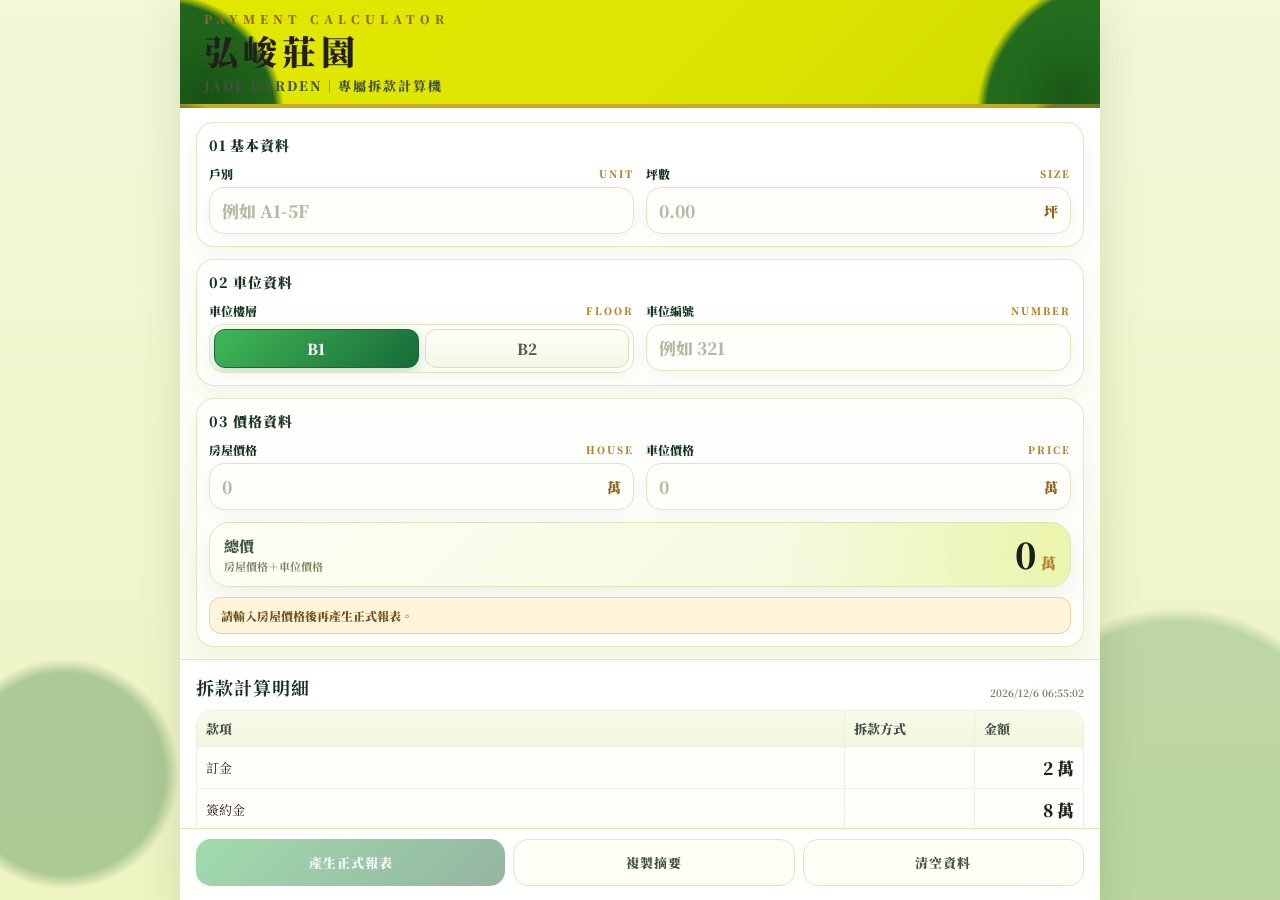
==== commit 36518c19: "Refresh print header cache key" ====
--- a/index.html
+++ b/index.html
@@ -22,7 +22,7 @@
     .actions{display:grid;grid-template-columns:1.1fr 1fr 1fr;gap:8px;padding:10px 16px 14px;background:rgba(255,255,255,.92);border-top:1px solid var(--line)}.action-btn{border:0;border-radius:15px;padding:13px 10px;font-size:13px;letter-spacing:1px;font-weight:900;cursor:pointer}.primary{background:linear-gradient(135deg,#2faf48 0%,#155d31 100%);color:#fff;box-shadow:0 10px 22px rgba(21,93,49,.20)}.secondary{background:#fffef7;border:1px solid #dfe7b9;color:#405448}.action-btn:disabled{opacity:.45;cursor:not-allowed;box-shadow:none}.print-page{display:none}
     @media(max-width:640px){.app{width:100%}.hero{height:96px;padding:14px 16px;text-align:center;align-items:center}.hero:before{left:-45px;bottom:-72px;width:120px;height:120px;opacity:.26}.hero:after{right:-50px;bottom:-80px;width:138px;height:138px;opacity:.26}.eyebrow{font-size:10px;letter-spacing:3px;margin-bottom:6px}.title{text-align:center;font-size:27px;letter-spacing:3px;white-space:nowrap}.subtitle{font-size:11px;letter-spacing:1px;margin-top:7px}.input-section{padding:10px}.form-groups{gap:10px}.form-block{padding:10px;border-radius:16px}.grid{gap:8px}.field label{font-size:11px}.field label span{font-size:9px}.control{min-height:42px;border-radius:12px}.control input{font-size:15px;padding:8px}.floor-btn{font-size:14px;padding:7px 0}.total-card{position:sticky;top:0;z-index:20;border-radius:16px;padding:10px 12px}.total-value{font-size:29px}.screen-title{align-items:flex-start;flex-direction:column;margin-bottom:8px}.table-section{padding:10px}.desktop-table{display:none}.payment-cards{display:grid}.actions{grid-template-columns:1fr 1fr;position:sticky;bottom:0;padding:9px 10px 12px}.actions .primary{grid-column:1 / -1;order:-1}.action-btn{padding:12px 8px;font-size:12px}}
     @page{size:A4 portrait;margin:0}
-    @media print{html,body{width:210mm;height:297mm;background:#fff!important;overflow:visible!important;margin:0!important;padding:0!important}.app{display:none!important}.print-page{display:block!important;width:210mm;min-height:297mm;background:#fffdf2;padding:8mm 10mm 8mm;position:relative;color:var(--ink);-webkit-print-color-adjust:exact;print-color-adjust:exact;overflow:hidden}.print-brand-hero{position:relative;height:34mm;overflow:hidden;border-bottom:1.25mm solid var(--gold);border-radius:0 0 3.5mm 3.5mm;background:#dce400 url(assets/print-header.svg?v=20260616) center/cover no-repeat;text-align:center;color:#1c1a17;box-shadow:0 1.2mm 5mm rgba(40,65,19,.08)}.print-brand-hero:before,.print-brand-hero:after{content:none;position:absolute;bottom:-12mm;width:42mm;height:42mm;border-radius:50%;opacity:.95;mix-blend-mode:multiply;background:radial-gradient(circle at 36% 32%,rgba(145,255,130,.72) 0 18%,transparent 19%),radial-gradient(circle at 50% 50%,rgba(11,99,38,.86) 0 44%,transparent 45%),radial-gradient(circle at 68% 34%,rgba(246,255,100,.50) 0 28%,transparent 29%),radial-gradient(circle at 35% 70%,rgba(41,185,67,.65) 0 34%,transparent 35%)}.print-brand-hero:before{left:-15mm}.print-brand-hero:after{right:-12mm;transform:scale(1.12)}.brand-soft-dot{display:none!important;position:absolute;border-radius:50%;background:rgba(255,255,160,.30);width:25mm;height:25mm;bottom:-8mm;left:36mm}.brand-soft-dot:after{content:"";position:absolute;right:-102mm;bottom:0;width:28mm;height:28mm;border-radius:50%;background:rgba(255,255,180,.24)}.brand-mark-text{display:none!important;position:relative;z-index:1;margin:3.2mm auto 1.5mm;width:8mm;height:8mm;color:var(--gold);font-size:16pt;font-weight:900;line-height:8mm;opacity:.88}.brand-mark-text:before{content:"✤"}.brand-title-print{display:none!important;position:relative;z-index:1;font-size:24pt;font-weight:900;letter-spacing:2.5px;line-height:1;color:#231f1c}.brand-subtitle-print{display:none!important;position:relative;z-index:1;margin-top:2.2mm;font-size:9.5pt;letter-spacing:5.2px;font-weight:900;color:#231f1c}.print-doc-head{display:none!important;align-items:flex-end;justify-content:space-between;padding:3.4mm 0 2.8mm;border-bottom:.35mm solid #dde4c8}.doc-title{font-size:16pt;font-weight:900;letter-spacing:1px;color:#173321}.doc-subtitle{font-size:8pt;letter-spacing:2px;color:#757b64;margin-top:.7mm}.report-time{font-size:7.5pt;color:#657060;font-weight:900}.summary-grid{display:grid;grid-template-columns:1fr 1fr;gap:4mm;margin:4mm 0}.summary-card{background:#fff;border:.35mm solid #dfe4c8;border-radius:3mm;overflow:hidden}.summary-title{background:#eff3da;color:#3f552f;font-size:8pt;font-weight:900;letter-spacing:1px;padding:2.2mm 3mm;border-bottom:.3mm solid #dfe4c8}.summary-body{padding:.8mm 0}.summary-line{display:flex;justify-content:space-between;align-items:center;padding:1.8mm 3mm;font-size:8.7pt;font-weight:900;color:#18211b}.summary-line span:first-child{color:#5a6653}.summary-line.highlight span:last-child{font-size:10pt;color:#132318}.report-head{display:flex;align-items:flex-end;justify-content:space-between;margin:3mm 0 2mm}.report-head h1{margin:0;font-size:13pt;letter-spacing:1px;color:#173321;font-weight:900}.print-table{width:100%;border-collapse:separate;border-spacing:0;background:#fffef9;border:.35mm solid #e4e8d4;border-radius:3mm;overflow:hidden;font-size:8.6pt}.print-table th{background:#eef3da;color:#445343;font-weight:900;padding:2.6mm 3mm;text-align:left}.print-table td{padding:2.45mm 3mm;border-top:.2mm solid #ecefdf;color:#1f2520;font-weight:900}.print-table .p-ratio{text-align:right;width:30mm;color:#586358}.print-table .p-amount{text-align:right;width:26mm;font-size:11.5pt;font-weight:900}.print-table tr.key-row td{background:#fbfde9}.print-total td{background:linear-gradient(135deg,#165c34,#0f4a2b)!important;color:#fff!important;border-top:1mm solid var(--gold)!important;padding:3.3mm 3mm!important}.print-total .total-word{font-size:13pt}.print-total .p-amount{font-size:18pt;color:#fff!important}.print-total .p-ratio{color:#fff!important}.print-footer{position:absolute;left:10mm;right:10mm;bottom:7mm;display:flex;justify-content:space-between;font-size:7pt;color:#56625f;font-weight:700}}
+    @media print{html,body{width:210mm;height:297mm;background:#fff!important;overflow:visible!important;margin:0!important;padding:0!important}.app{display:none!important}.print-page{display:block!important;width:210mm;min-height:297mm;background:#fffdf2;padding:8mm 10mm 8mm;position:relative;color:var(--ink);-webkit-print-color-adjust:exact;print-color-adjust:exact;overflow:hidden}.print-brand-hero{position:relative;height:34mm;overflow:hidden;border-bottom:1.25mm solid var(--gold);border-radius:0 0 3.5mm 3.5mm;background:#dce400 url(assets/print-header.svg?v=20260616-safe10) center/cover no-repeat;text-align:center;color:#1c1a17;box-shadow:0 1.2mm 5mm rgba(40,65,19,.08)}.print-brand-hero:before,.print-brand-hero:after{content:none;position:absolute;bottom:-12mm;width:42mm;height:42mm;border-radius:50%;opacity:.95;mix-blend-mode:multiply;background:radial-gradient(circle at 36% 32%,rgba(145,255,130,.72) 0 18%,transparent 19%),radial-gradient(circle at 50% 50%,rgba(11,99,38,.86) 0 44%,transparent 45%),radial-gradient(circle at 68% 34%,rgba(246,255,100,.50) 0 28%,transparent 29%),radial-gradient(circle at 35% 70%,rgba(41,185,67,.65) 0 34%,transparent 35%)}.print-brand-hero:before{left:-15mm}.print-brand-hero:after{right:-12mm;transform:scale(1.12)}.brand-soft-dot{display:none!important;position:absolute;border-radius:50%;background:rgba(255,255,160,.30);width:25mm;height:25mm;bottom:-8mm;left:36mm}.brand-soft-dot:after{content:"";position:absolute;right:-102mm;bottom:0;width:28mm;height:28mm;border-radius:50%;background:rgba(255,255,180,.24)}.brand-mark-text{display:none!important;position:relative;z-index:1;margin:3.2mm auto 1.5mm;width:8mm;height:8mm;color:var(--gold);font-size:16pt;font-weight:900;line-height:8mm;opacity:.88}.brand-mark-text:before{content:"✤"}.brand-title-print{display:none!important;position:relative;z-index:1;font-size:24pt;font-weight:900;letter-spacing:2.5px;line-height:1;color:#231f1c}.brand-subtitle-print{display:none!important;position:relative;z-index:1;margin-top:2.2mm;font-size:9.5pt;letter-spacing:5.2px;font-weight:900;color:#231f1c}.print-doc-head{display:none!important;align-items:flex-end;justify-content:space-between;padding:3.4mm 0 2.8mm;border-bottom:.35mm solid #dde4c8}.doc-title{font-size:16pt;font-weight:900;letter-spacing:1px;color:#173321}.doc-subtitle{font-size:8pt;letter-spacing:2px;color:#757b64;margin-top:.7mm}.report-time{font-size:7.5pt;color:#657060;font-weight:900}.summary-grid{display:grid;grid-template-columns:1fr 1fr;gap:4mm;margin:4mm 0}.summary-card{background:#fff;border:.35mm solid #dfe4c8;border-radius:3mm;overflow:hidden}.summary-title{background:#eff3da;color:#3f552f;font-size:8pt;font-weight:900;letter-spacing:1px;padding:2.2mm 3mm;border-bottom:.3mm solid #dfe4c8}.summary-body{padding:.8mm 0}.summary-line{display:flex;justify-content:space-between;align-items:center;padding:1.8mm 3mm;font-size:8.7pt;font-weight:900;color:#18211b}.summary-line span:first-child{color:#5a6653}.summary-line.highlight span:last-child{font-size:10pt;color:#132318}.report-head{display:flex;align-items:flex-end;justify-content:space-between;margin:3mm 0 2mm}.report-head h1{margin:0;font-size:13pt;letter-spacing:1px;color:#173321;font-weight:900}.print-table{width:100%;border-collapse:separate;border-spacing:0;background:#fffef9;border:.35mm solid #e4e8d4;border-radius:3mm;overflow:hidden;font-size:8.6pt}.print-table th{background:#eef3da;color:#445343;font-weight:900;padding:2.6mm 3mm;text-align:left}.print-table td{padding:2.45mm 3mm;border-top:.2mm solid #ecefdf;color:#1f2520;font-weight:900}.print-table .p-ratio{text-align:right;width:30mm;color:#586358}.print-table .p-amount{text-align:right;width:26mm;font-size:11.5pt;font-weight:900}.print-table tr.key-row td{background:#fbfde9}.print-total td{background:linear-gradient(135deg,#165c34,#0f4a2b)!important;color:#fff!important;border-top:1mm solid var(--gold)!important;padding:3.3mm 3mm!important}.print-total .total-word{font-size:13pt}.print-total .p-amount{font-size:18pt;color:#fff!important}.print-total .p-ratio{color:#fff!important}.print-footer{position:absolute;left:10mm;right:10mm;bottom:7mm;display:flex;justify-content:space-between;font-size:7pt;color:#56625f;font-weight:700}}
   </style>
 </head>
 <body>
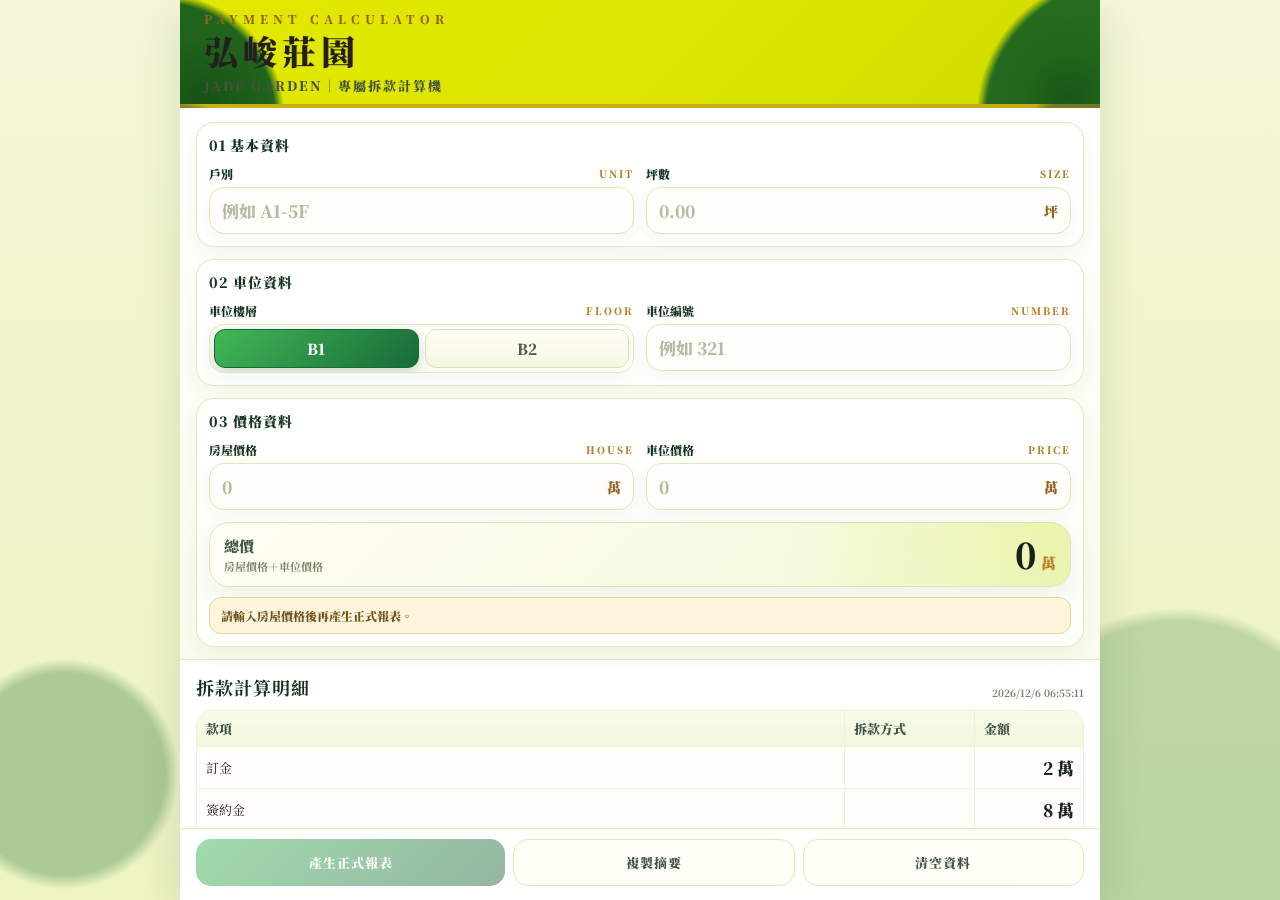
==== commit d8b34bc7: "Refresh print header cache key" ====
--- a/index.html
+++ b/index.html
@@ -22,7 +22,7 @@
     .actions{display:grid;grid-template-columns:1.1fr 1fr 1fr;gap:8px;padding:10px 16px 14px;background:rgba(255,255,255,.92);border-top:1px solid var(--line)}.action-btn{border:0;border-radius:15px;padding:13px 10px;font-size:13px;letter-spacing:1px;font-weight:900;cursor:pointer}.primary{background:linear-gradient(135deg,#2faf48 0%,#155d31 100%);color:#fff;box-shadow:0 10px 22px rgba(21,93,49,.20)}.secondary{background:#fffef7;border:1px solid #dfe7b9;color:#405448}.action-btn:disabled{opacity:.45;cursor:not-allowed;box-shadow:none}.print-page{display:none}
     @media(max-width:640px){.app{width:100%}.hero{height:96px;padding:14px 16px;text-align:center;align-items:center}.hero:before{left:-45px;bottom:-72px;width:120px;height:120px;opacity:.26}.hero:after{right:-50px;bottom:-80px;width:138px;height:138px;opacity:.26}.eyebrow{font-size:10px;letter-spacing:3px;margin-bottom:6px}.title{text-align:center;font-size:27px;letter-spacing:3px;white-space:nowrap}.subtitle{font-size:11px;letter-spacing:1px;margin-top:7px}.input-section{padding:10px}.form-groups{gap:10px}.form-block{padding:10px;border-radius:16px}.grid{gap:8px}.field label{font-size:11px}.field label span{font-size:9px}.control{min-height:42px;border-radius:12px}.control input{font-size:15px;padding:8px}.floor-btn{font-size:14px;padding:7px 0}.total-card{position:sticky;top:0;z-index:20;border-radius:16px;padding:10px 12px}.total-value{font-size:29px}.screen-title{align-items:flex-start;flex-direction:column;margin-bottom:8px}.table-section{padding:10px}.desktop-table{display:none}.payment-cards{display:grid}.actions{grid-template-columns:1fr 1fr;position:sticky;bottom:0;padding:9px 10px 12px}.actions .primary{grid-column:1 / -1;order:-1}.action-btn{padding:12px 8px;font-size:12px}}
     @page{size:A4 portrait;margin:0}
-    @media print{html,body{width:210mm;height:297mm;background:#fff!important;overflow:visible!important;margin:0!important;padding:0!important}.app{display:none!important}.print-page{display:block!important;width:210mm;min-height:297mm;background:#fffdf2;padding:8mm 10mm 8mm;position:relative;color:var(--ink);-webkit-print-color-adjust:exact;print-color-adjust:exact;overflow:hidden}.print-brand-hero{position:relative;height:34mm;overflow:hidden;border-bottom:1.25mm solid var(--gold);border-radius:0 0 3.5mm 3.5mm;background:#dce400 url(assets/print-header.svg?v=20260616-safe10) center/cover no-repeat;text-align:center;color:#1c1a17;box-shadow:0 1.2mm 5mm rgba(40,65,19,.08)}.print-brand-hero:before,.print-brand-hero:after{content:none;position:absolute;bottom:-12mm;width:42mm;height:42mm;border-radius:50%;opacity:.95;mix-blend-mode:multiply;background:radial-gradient(circle at 36% 32%,rgba(145,255,130,.72) 0 18%,transparent 19%),radial-gradient(circle at 50% 50%,rgba(11,99,38,.86) 0 44%,transparent 45%),radial-gradient(circle at 68% 34%,rgba(246,255,100,.50) 0 28%,transparent 29%),radial-gradient(circle at 35% 70%,rgba(41,185,67,.65) 0 34%,transparent 35%)}.print-brand-hero:before{left:-15mm}.print-brand-hero:after{right:-12mm;transform:scale(1.12)}.brand-soft-dot{display:none!important;position:absolute;border-radius:50%;background:rgba(255,255,160,.30);width:25mm;height:25mm;bottom:-8mm;left:36mm}.brand-soft-dot:after{content:"";position:absolute;right:-102mm;bottom:0;width:28mm;height:28mm;border-radius:50%;background:rgba(255,255,180,.24)}.brand-mark-text{display:none!important;position:relative;z-index:1;margin:3.2mm auto 1.5mm;width:8mm;height:8mm;color:var(--gold);font-size:16pt;font-weight:900;line-height:8mm;opacity:.88}.brand-mark-text:before{content:"✤"}.brand-title-print{display:none!important;position:relative;z-index:1;font-size:24pt;font-weight:900;letter-spacing:2.5px;line-height:1;color:#231f1c}.brand-subtitle-print{display:none!important;position:relative;z-index:1;margin-top:2.2mm;font-size:9.5pt;letter-spacing:5.2px;font-weight:900;color:#231f1c}.print-doc-head{display:none!important;align-items:flex-end;justify-content:space-between;padding:3.4mm 0 2.8mm;border-bottom:.35mm solid #dde4c8}.doc-title{font-size:16pt;font-weight:900;letter-spacing:1px;color:#173321}.doc-subtitle{font-size:8pt;letter-spacing:2px;color:#757b64;margin-top:.7mm}.report-time{font-size:7.5pt;color:#657060;font-weight:900}.summary-grid{display:grid;grid-template-columns:1fr 1fr;gap:4mm;margin:4mm 0}.summary-card{background:#fff;border:.35mm solid #dfe4c8;border-radius:3mm;overflow:hidden}.summary-title{background:#eff3da;color:#3f552f;font-size:8pt;font-weight:900;letter-spacing:1px;padding:2.2mm 3mm;border-bottom:.3mm solid #dfe4c8}.summary-body{padding:.8mm 0}.summary-line{display:flex;justify-content:space-between;align-items:center;padding:1.8mm 3mm;font-size:8.7pt;font-weight:900;color:#18211b}.summary-line span:first-child{color:#5a6653}.summary-line.highlight span:last-child{font-size:10pt;color:#132318}.report-head{display:flex;align-items:flex-end;justify-content:space-between;margin:3mm 0 2mm}.report-head h1{margin:0;font-size:13pt;letter-spacing:1px;color:#173321;font-weight:900}.print-table{width:100%;border-collapse:separate;border-spacing:0;background:#fffef9;border:.35mm solid #e4e8d4;border-radius:3mm;overflow:hidden;font-size:8.6pt}.print-table th{background:#eef3da;color:#445343;font-weight:900;padding:2.6mm 3mm;text-align:left}.print-table td{padding:2.45mm 3mm;border-top:.2mm solid #ecefdf;color:#1f2520;font-weight:900}.print-table .p-ratio{text-align:right;width:30mm;color:#586358}.print-table .p-amount{text-align:right;width:26mm;font-size:11.5pt;font-weight:900}.print-table tr.key-row td{background:#fbfde9}.print-total td{background:linear-gradient(135deg,#165c34,#0f4a2b)!important;color:#fff!important;border-top:1mm solid var(--gold)!important;padding:3.3mm 3mm!important}.print-total .total-word{font-size:13pt}.print-total .p-amount{font-size:18pt;color:#fff!important}.print-total .p-ratio{color:#fff!important}.print-footer{position:absolute;left:10mm;right:10mm;bottom:7mm;display:flex;justify-content:space-between;font-size:7pt;color:#56625f;font-weight:700}}
+    @media print{html,body{width:210mm;height:297mm;background:#fff!important;overflow:visible!important;margin:0!important;padding:0!important}.app{display:none!important}.print-page{display:block!important;width:210mm;min-height:297mm;background:#fffdf2;padding:8mm 10mm 8mm;position:relative;color:var(--ink);-webkit-print-color-adjust:exact;print-color-adjust:exact;overflow:hidden}.print-brand-hero{position:relative;height:34mm;overflow:hidden;border-bottom:1.25mm solid var(--gold);border-radius:0 0 3.5mm 3.5mm;background:#dce400 url(assets/print-header.svg?v=20260616-safe10-safe10) center/cover no-repeat;text-align:center;color:#1c1a17;box-shadow:0 1.2mm 5mm rgba(40,65,19,.08)}.print-brand-hero:before,.print-brand-hero:after{content:none;position:absolute;bottom:-12mm;width:42mm;height:42mm;border-radius:50%;opacity:.95;mix-blend-mode:multiply;background:radial-gradient(circle at 36% 32%,rgba(145,255,130,.72) 0 18%,transparent 19%),radial-gradient(circle at 50% 50%,rgba(11,99,38,.86) 0 44%,transparent 45%),radial-gradient(circle at 68% 34%,rgba(246,255,100,.50) 0 28%,transparent 29%),radial-gradient(circle at 35% 70%,rgba(41,185,67,.65) 0 34%,transparent 35%)}.print-brand-hero:before{left:-15mm}.print-brand-hero:after{right:-12mm;transform:scale(1.12)}.brand-soft-dot{display:none!important;position:absolute;border-radius:50%;background:rgba(255,255,160,.30);width:25mm;height:25mm;bottom:-8mm;left:36mm}.brand-soft-dot:after{content:"";position:absolute;right:-102mm;bottom:0;width:28mm;height:28mm;border-radius:50%;background:rgba(255,255,180,.24)}.brand-mark-text{display:none!important;position:relative;z-index:1;margin:3.2mm auto 1.5mm;width:8mm;height:8mm;color:var(--gold);font-size:16pt;font-weight:900;line-height:8mm;opacity:.88}.brand-mark-text:before{content:"✤"}.brand-title-print{display:none!important;position:relative;z-index:1;font-size:24pt;font-weight:900;letter-spacing:2.5px;line-height:1;color:#231f1c}.brand-subtitle-print{display:none!important;position:relative;z-index:1;margin-top:2.2mm;font-size:9.5pt;letter-spacing:5.2px;font-weight:900;color:#231f1c}.print-doc-head{display:none!important;align-items:flex-end;justify-content:space-between;padding:3.4mm 0 2.8mm;border-bottom:.35mm solid #dde4c8}.doc-title{font-size:16pt;font-weight:900;letter-spacing:1px;color:#173321}.doc-subtitle{font-size:8pt;letter-spacing:2px;color:#757b64;margin-top:.7mm}.report-time{font-size:7.5pt;color:#657060;font-weight:900}.summary-grid{display:grid;grid-template-columns:1fr 1fr;gap:4mm;margin:4mm 0}.summary-card{background:#fff;border:.35mm solid #dfe4c8;border-radius:3mm;overflow:hidden}.summary-title{background:#eff3da;color:#3f552f;font-size:8pt;font-weight:900;letter-spacing:1px;padding:2.2mm 3mm;border-bottom:.3mm solid #dfe4c8}.summary-body{padding:.8mm 0}.summary-line{display:flex;justify-content:space-between;align-items:center;padding:1.8mm 3mm;font-size:8.7pt;font-weight:900;color:#18211b}.summary-line span:first-child{color:#5a6653}.summary-line.highlight span:last-child{font-size:10pt;color:#132318}.report-head{display:flex;align-items:flex-end;justify-content:space-between;margin:3mm 0 2mm}.report-head h1{margin:0;font-size:13pt;letter-spacing:1px;color:#173321;font-weight:900}.print-table{width:100%;border-collapse:separate;border-spacing:0;background:#fffef9;border:.35mm solid #e4e8d4;border-radius:3mm;overflow:hidden;font-size:8.6pt}.print-table th{background:#eef3da;color:#445343;font-weight:900;padding:2.6mm 3mm;text-align:left}.print-table td{padding:2.45mm 3mm;border-top:.2mm solid #ecefdf;color:#1f2520;font-weight:900}.print-table .p-ratio{text-align:right;width:30mm;color:#586358}.print-table .p-amount{text-align:right;width:26mm;font-size:11.5pt;font-weight:900}.print-table tr.key-row td{background:#fbfde9}.print-total td{background:linear-gradient(135deg,#165c34,#0f4a2b)!important;color:#fff!important;border-top:1mm solid var(--gold)!important;padding:3.3mm 3mm!important}.print-total .total-word{font-size:13pt}.print-total .p-amount{font-size:18pt;color:#fff!important}.print-total .p-ratio{color:#fff!important}.print-footer{position:absolute;left:10mm;right:10mm;bottom:7mm;display:flex;justify-content:space-between;font-size:7pt;color:#56625f;font-weight:700}}
   </style>
 </head>
 <body>
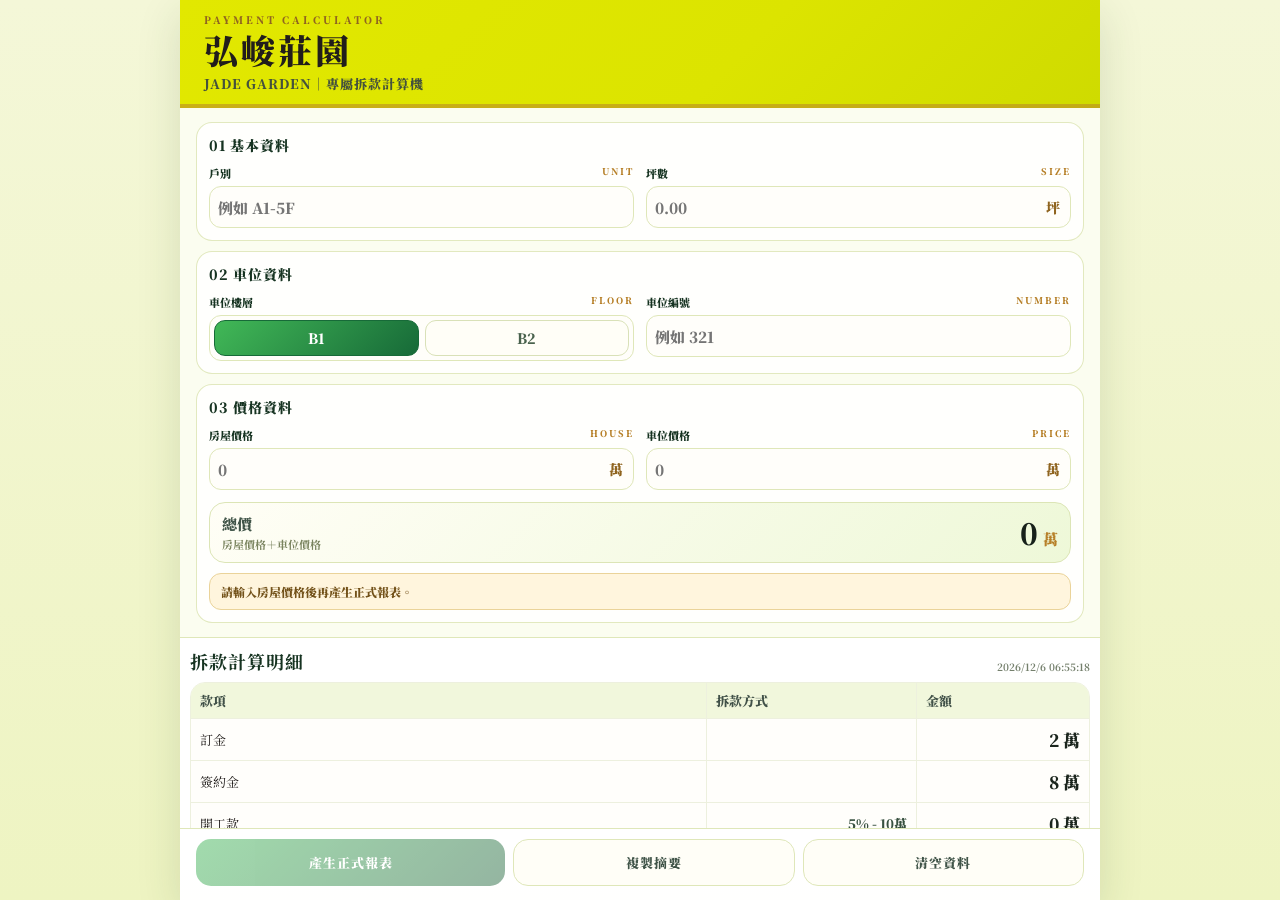
==== commit 784b7b9a: "Replace print header with cache-free CSS header" ====
--- a/index.html
+++ b/index.html
@@ -9,36 +9,22 @@
   <title>弘峻莊園-專屬拆款系統</title>
   <style>
     @import url('https://fonts.googleapis.com/css2?family=Noto+Serif+TC:wght@400;700;900&display=swap');
-    :root{--lime:#dce400;--jade:#2b9b45;--jade-deep:#0f6030;--jade-dark:#163321;--gold:#b7812a;--card:#fffefa;--line:#dfe7b9;--ink:#211d1b;--muted:#5e6b5f;--danger:#9b2b2b;--shadow:0 14px 42px rgba(37,65,22,.14)}
-    *{box-sizing:border-box;-webkit-tap-highlight-color:transparent}img,svg,object{display:none!important}button,input{font:inherit}
-    html,body{margin:0;width:100%;height:100%;font-family:'Noto Serif TC',serif;color:var(--ink);overflow:hidden;background:radial-gradient(circle at 5% 86%,rgba(18,103,38,.30) 0 7%,transparent 8%),radial-gradient(circle at 92% 88%,rgba(28,116,45,.24) 0 12%,transparent 13%),linear-gradient(180deg,#f4f7d8 0%,#eef4c2 100%)}
-    .app{width:min(100%,920px);height:100dvh;margin:0 auto;background:rgba(255,255,255,.78);backdrop-filter:blur(14px);display:flex;flex-direction:column;box-shadow:var(--shadow);overflow:hidden}.content{flex:1;overflow:auto;background:rgba(255,255,255,.9)}
-    .hero{height:108px;padding:18px 24px;position:relative;overflow:hidden;border-bottom:4px solid rgba(183,129,42,.55);display:flex;flex-direction:column;justify-content:center;background:radial-gradient(circle at -2% 112%,rgba(6,82,32,.88) 0 12%,transparent 13%),radial-gradient(circle at 102% 112%,rgba(12,92,35,.88) 0 14%,transparent 15%),linear-gradient(135deg,#e2e800 0%,#dce400 58%,#cfdb00 100%)}
-    .hero:before,.hero:after{content:"";position:absolute;border-radius:50%;pointer-events:none;mix-blend-mode:multiply;opacity:.35}.hero:before{left:-50px;bottom:-72px;width:150px;height:150px;background:radial-gradient(circle,rgba(12,86,35,.85),rgba(44,156,55,.62),transparent 66%)}.hero:after{right:-56px;bottom:-80px;width:175px;height:175px;background:radial-gradient(circle,rgba(12,86,35,.86),rgba(58,181,70,.58),transparent 68%)}
-    .eyebrow,.title,.subtitle{position:relative;z-index:1}.eyebrow{margin:0 0 7px;font-size:12px;letter-spacing:5px;color:#90651f;font-weight:900}.title{margin:0;font-size:34px;letter-spacing:5px;line-height:1;color:#231f1c;font-weight:900}.subtitle{margin:8px 0 0;font-size:13px;letter-spacing:2px;color:#45523c;font-weight:900}
-    .input-section{padding:14px 16px 12px;background:linear-gradient(180deg,rgba(255,255,255,.84),rgba(250,252,235,.94));border-bottom:1px solid var(--line)}.form-groups{display:grid;gap:12px}.form-block{border:1px solid rgba(223,231,185,.9);border-radius:18px;padding:12px;background:rgba(255,255,255,.72);box-shadow:0 8px 20px rgba(64,91,28,.05)}.block-title{margin:0 0 10px;color:var(--jade-dark);font-weight:900;letter-spacing:1px;font-size:14px}.grid{display:grid;grid-template-columns:1fr 1fr;gap:10px 12px}.field{min-width:0}.field label{display:flex;justify-content:space-between;align-items:center;margin:0 0 5px;font-size:12px;color:var(--jade-dark);font-weight:900}.field label span{font-size:10px;letter-spacing:2px;color:var(--gold)}.control{display:flex;align-items:center;min-height:46px;border:1px solid var(--line);border-radius:15px;background:var(--card);overflow:hidden;box-shadow:inset 0 1px 0 rgba(255,255,255,.88),0 5px 16px rgba(68,92,28,.05)}.control:focus-within{border-color:#aec837;box-shadow:0 0 0 3px rgba(205,223,42,.18),0 8px 18px rgba(68,92,28,.08)}.control input{width:100%;border:0;outline:none;background:transparent;padding:10px 12px;font-size:17px;font-weight:900;color:var(--ink);min-width:0}.control input::placeholder{color:#b3bca2}.unit{padding:0 12px;color:#8f641f;font-size:14px;font-weight:900;white-space:nowrap}.floor-toggle{display:flex;width:100%;padding:4px;gap:6px}.floor-btn{flex:1;border:1px solid #d9e1b8;border-radius:11px;background:linear-gradient(180deg,#fffef7,#f4f7e2);color:#49624d;font-size:15px;font-weight:900;padding:8px 0;cursor:pointer}.floor-btn.active{background:linear-gradient(135deg,#41b857 0%,#176a38 100%);color:#fff;border-color:#176a38;box-shadow:0 6px 16px rgba(23,106,56,.24)}
-    .total-card{margin-top:12px;border:1px solid #dce5b6;background:radial-gradient(circle at 100% 0%,rgba(220,228,0,.22),transparent 34%),linear-gradient(135deg,#fffef6 0%,#f8fbe4 54%,#eef8d8 100%);border-radius:20px;padding:12px 14px;display:grid;grid-template-columns:1fr auto;align-items:center;gap:8px;box-shadow:0 10px 24px rgba(64,91,28,.08)}.total-label{font-size:15px;font-weight:900;color:#405448}.total-sub{font-size:11px;color:#7a845f;font-weight:700;margin-top:2px}.total-value{font-size:35px;line-height:1;font-weight:900;color:#17211a;text-align:right}.total-value small{font-size:15px;color:var(--gold);margin-left:5px}.status{display:none;margin-top:10px;border-radius:12px;padding:9px 11px;font-size:12px;font-weight:900}.status.show{display:block}.status.ok{background:#eef8df;color:#235533;border:1px solid #cfe3b1}.status.warn{background:#fff5dd;color:#73521a;border:1px solid #ead399}.status.error{background:#fff0ef;color:var(--danger);border:1px solid #e6b9b5}
-    .table-section{padding:12px 16px 14px}.screen-title{display:flex;justify-content:space-between;align-items:flex-end;margin:2px 0 10px;gap:8px}.screen-title h2{margin:0;font-size:18px;letter-spacing:1px;color:var(--jade-dark)}.screen-title .time{font-size:10px;color:#75806d;font-weight:700;white-space:nowrap}table{width:100%;border-collapse:separate;border-spacing:0;font-size:13px;background:#fffefb;border:1px solid #edf0de;border-radius:15px;overflow:hidden}th,td{border-right:1px solid #edf0de;border-bottom:1px solid #edf0de;padding:8px 9px;text-align:left}th:last-child,td:last-child{border-right:0}tbody tr:last-child td{border-bottom:0}th{background:linear-gradient(180deg,#f8fbea,#f1f7dc);color:#415148;font-weight:900}td.ratio{text-align:right;font-weight:900;width:130px;color:#385140;white-space:nowrap}td.amount{text-align:right;font-weight:900;font-size:17px;width:108px;color:#1b251d;white-space:nowrap}.screen-total td{background:linear-gradient(135deg,#236238,#0f4c2b)!important;color:#fff!important;border-top:4px solid var(--gold);font-size:17px;font-weight:900}.screen-total .amount{font-size:24px}.payment-cards{display:none;gap:8px}.payment-card{border:1px solid #edf0de;background:#fffefb;border-radius:14px;padding:10px 12px}.payment-card .pay-name{font-weight:900;color:#22372b;font-size:13px;line-height:1.45}.payment-card .pay-meta{margin-top:7px;display:flex;justify-content:space-between;gap:8px;align-items:center}.payment-card .pay-ratio{font-size:12px;color:#55705a;font-weight:900}.payment-card .pay-amount{font-size:18px;font-weight:900;color:#17211a;white-space:nowrap}.payment-card.total{background:linear-gradient(135deg,#236238,#0f4c2b);border-top:4px solid var(--gold);color:#fff}.payment-card.total *{color:#fff}.payment-card.total .pay-amount{font-size:24px}
-    .actions{display:grid;grid-template-columns:1.1fr 1fr 1fr;gap:8px;padding:10px 16px 14px;background:rgba(255,255,255,.92);border-top:1px solid var(--line)}.action-btn{border:0;border-radius:15px;padding:13px 10px;font-size:13px;letter-spacing:1px;font-weight:900;cursor:pointer}.primary{background:linear-gradient(135deg,#2faf48 0%,#155d31 100%);color:#fff;box-shadow:0 10px 22px rgba(21,93,49,.20)}.secondary{background:#fffef7;border:1px solid #dfe7b9;color:#405448}.action-btn:disabled{opacity:.45;cursor:not-allowed;box-shadow:none}.print-page{display:none}
-    @media(max-width:640px){.app{width:100%}.hero{height:96px;padding:14px 16px;text-align:center;align-items:center}.hero:before{left:-45px;bottom:-72px;width:120px;height:120px;opacity:.26}.hero:after{right:-50px;bottom:-80px;width:138px;height:138px;opacity:.26}.eyebrow{font-size:10px;letter-spacing:3px;margin-bottom:6px}.title{text-align:center;font-size:27px;letter-spacing:3px;white-space:nowrap}.subtitle{font-size:11px;letter-spacing:1px;margin-top:7px}.input-section{padding:10px}.form-groups{gap:10px}.form-block{padding:10px;border-radius:16px}.grid{gap:8px}.field label{font-size:11px}.field label span{font-size:9px}.control{min-height:42px;border-radius:12px}.control input{font-size:15px;padding:8px}.floor-btn{font-size:14px;padding:7px 0}.total-card{position:sticky;top:0;z-index:20;border-radius:16px;padding:10px 12px}.total-value{font-size:29px}.screen-title{align-items:flex-start;flex-direction:column;margin-bottom:8px}.table-section{padding:10px}.desktop-table{display:none}.payment-cards{display:grid}.actions{grid-template-columns:1fr 1fr;position:sticky;bottom:0;padding:9px 10px 12px}.actions .primary{grid-column:1 / -1;order:-1}.action-btn{padding:12px 8px;font-size:12px}}
+    :root{--lime:#dce400;--green:#0f6030;--dark:#163321;--gold:#b7812a;--line:#dfe7b9;--ink:#211d1b;--paper:#fffdf2;--card:#fffefa}
+    *{box-sizing:border-box;-webkit-tap-highlight-color:transparent}button,input{font:inherit}html,body{margin:0;width:100%;height:100%;font-family:'Noto Serif TC',serif;color:var(--ink);overflow:hidden;background:linear-gradient(180deg,#f4f7d8,#eef4c2)}
+    .app{width:min(100%,920px);height:100dvh;margin:0 auto;background:rgba(255,255,255,.88);display:flex;flex-direction:column;overflow:hidden;box-shadow:0 14px 42px rgba(37,65,22,.14)}.content{flex:1;overflow:auto;background:rgba(255,255,255,.94)}
+    .hero{height:96px;padding:14px 16px;text-align:center;display:flex;flex-direction:column;justify-content:center;background:linear-gradient(135deg,#e2e800 0%,#dce400 60%,#cfdb00 100%);border-bottom:4px solid rgba(183,129,42,.55);overflow:hidden}.eyebrow{font-size:10px;letter-spacing:3px;color:#90651f;font-weight:900;margin-bottom:6px}.title{margin:0;font-size:27px;letter-spacing:3px;line-height:1;font-weight:900}.subtitle{font-size:11px;letter-spacing:1px;color:#45523c;font-weight:900;margin-top:7px}
+    .input-section{padding:10px;background:#fbfdf0;border-bottom:1px solid var(--line)}.form-groups{display:grid;gap:10px}.form-block{border:1px solid rgba(223,231,185,.9);border-radius:16px;padding:10px;background:rgba(255,255,255,.82)}.block-title{margin:0 0 10px;color:var(--dark);font-weight:900;letter-spacing:1px;font-size:14px}.grid{display:grid;grid-template-columns:1fr 1fr;gap:8px}.field label{display:flex;justify-content:space-between;margin:0 0 5px;font-size:11px;color:var(--dark);font-weight:900}.field label span{font-size:9px;letter-spacing:2px;color:var(--gold)}.control{display:flex;align-items:center;min-height:42px;border:1px solid var(--line);border-radius:12px;background:var(--card);overflow:hidden}.control input{width:100%;border:0;outline:0;background:transparent;padding:8px;font-size:15px;font-weight:900;color:var(--ink);min-width:0}.unit{padding:0 10px;color:#8f641f;font-size:14px;font-weight:900}.floor-toggle{display:flex;width:100%;padding:4px;gap:6px}.floor-btn{flex:1;border:1px solid #d9e1b8;border-radius:11px;background:#fffef7;color:#49624d;font-size:14px;font-weight:900;padding:7px 0}.floor-btn.active{background:linear-gradient(135deg,#41b857,#176a38);color:#fff;border-color:#176a38}
+    .total-card{margin-top:12px;border:1px solid #dce5b6;background:linear-gradient(135deg,#fffef6,#eef8d8);border-radius:16px;padding:10px 12px;display:grid;grid-template-columns:1fr auto;align-items:center;gap:8px}.total-label{font-size:15px;font-weight:900;color:#405448}.total-sub{font-size:11px;color:#7a845f;font-weight:700;margin-top:2px}.total-value{font-size:29px;line-height:1;font-weight:900;color:#17211a;text-align:right}.total-value small{font-size:15px;color:var(--gold);margin-left:5px}.status{display:none;margin-top:10px;border-radius:12px;padding:9px 11px;font-size:12px;font-weight:900}.status.show{display:block}.status.ok{background:#eef8df;color:#235533;border:1px solid #cfe3b1}.status.warn{background:#fff5dd;color:#73521a;border:1px solid #ead399}.status.error{background:#fff0ef;color:#9b2b2b;border:1px solid #e6b9b5}
+    .table-section{padding:10px}.screen-title{display:flex;justify-content:space-between;align-items:flex-start;gap:8px;margin-bottom:8px;flex-direction:column}.screen-title h2{margin:0;font-size:18px;letter-spacing:1px;color:var(--dark)}.screen-title .time{font-size:10px;color:#75806d;font-weight:700}table{width:100%;border-collapse:separate;border-spacing:0;font-size:13px;background:#fffefb;border:1px solid #edf0de;border-radius:15px;overflow:hidden}th,td{border-right:1px solid #edf0de;border-bottom:1px solid #edf0de;padding:8px 9px;text-align:left}th:last-child,td:last-child{border-right:0}tbody tr:last-child td{border-bottom:0}th{background:#f1f7dc;color:#415148;font-weight:900}.ratio{text-align:right;font-weight:900;color:#385140;white-space:nowrap}.amount{text-align:right;font-weight:900;font-size:17px;color:#1b251d;white-space:nowrap}.screen-total td{background:linear-gradient(135deg,#236238,#0f4c2b)!important;color:#fff!important;border-top:4px solid var(--gold);font-size:17px;font-weight:900}.screen-total .amount{font-size:24px}.desktop-table{display:none}.payment-cards{display:grid;gap:8px}.payment-card{border:1px solid #edf0de;background:#fffefb;border-radius:14px;padding:10px 12px}.pay-name{font-weight:900;color:#22372b;font-size:13px}.pay-meta{margin-top:7px;display:flex;justify-content:space-between;gap:8px;align-items:center}.pay-ratio{font-size:12px;color:#55705a;font-weight:900}.pay-amount{font-size:18px;font-weight:900;color:#17211a;white-space:nowrap}.payment-card.total{background:linear-gradient(135deg,#236238,#0f4c2b);border-top:4px solid var(--gold);color:#fff}.payment-card.total *{color:#fff}.payment-card.total .pay-amount{font-size:24px}
+    .actions{display:grid;grid-template-columns:1fr 1fr;gap:8px;padding:9px 10px 12px;background:rgba(255,255,255,.94);border-top:1px solid var(--line)}.action-btn{border:0;border-radius:15px;padding:12px 8px;font-size:12px;letter-spacing:1px;font-weight:900}.primary{grid-column:1/-1;order:-1;background:linear-gradient(135deg,#2faf48,#155d31);color:#fff}.secondary{background:#fffef7;border:1px solid #dfe7b9;color:#405448}.action-btn:disabled{opacity:.45}.print-page{display:none}
+    @media(min-width:641px){.hero{height:108px;text-align:left;padding:18px 24px}.title{font-size:34px}.subtitle{font-size:13px}.input-section{padding:14px 16px}.form-block{padding:12px}.grid{gap:10px 12px}.desktop-table{display:table}.payment-cards{display:none}.screen-title{flex-direction:row;align-items:flex-end}.actions{grid-template-columns:1.1fr 1fr 1fr;padding:10px 16px 14px}.primary{grid-column:auto;order:0}.action-btn{font-size:13px;padding:13px 10px}}
     @page{size:A4 portrait;margin:0}
-    @media print{html,body{width:210mm;height:297mm;background:#fff!important;overflow:visible!important;margin:0!important;padding:0!important}.app{display:none!important}.print-page{display:block!important;width:210mm;min-height:297mm;background:#fffdf2;padding:8mm 10mm 8mm;position:relative;color:var(--ink);-webkit-print-color-adjust:exact;print-color-adjust:exact;overflow:hidden}.print-brand-hero{position:relative;height:34mm;overflow:hidden;border-bottom:1.25mm solid var(--gold);border-radius:0 0 3.5mm 3.5mm;background:#dce400 url(assets/print-header.svg?v=20260616-safe10-safe10) center/cover no-repeat;text-align:center;color:#1c1a17;box-shadow:0 1.2mm 5mm rgba(40,65,19,.08)}.print-brand-hero:before,.print-brand-hero:after{content:none;position:absolute;bottom:-12mm;width:42mm;height:42mm;border-radius:50%;opacity:.95;mix-blend-mode:multiply;background:radial-gradient(circle at 36% 32%,rgba(145,255,130,.72) 0 18%,transparent 19%),radial-gradient(circle at 50% 50%,rgba(11,99,38,.86) 0 44%,transparent 45%),radial-gradient(circle at 68% 34%,rgba(246,255,100,.50) 0 28%,transparent 29%),radial-gradient(circle at 35% 70%,rgba(41,185,67,.65) 0 34%,transparent 35%)}.print-brand-hero:before{left:-15mm}.print-brand-hero:after{right:-12mm;transform:scale(1.12)}.brand-soft-dot{display:none!important;position:absolute;border-radius:50%;background:rgba(255,255,160,.30);width:25mm;height:25mm;bottom:-8mm;left:36mm}.brand-soft-dot:after{content:"";position:absolute;right:-102mm;bottom:0;width:28mm;height:28mm;border-radius:50%;background:rgba(255,255,180,.24)}.brand-mark-text{display:none!important;position:relative;z-index:1;margin:3.2mm auto 1.5mm;width:8mm;height:8mm;color:var(--gold);font-size:16pt;font-weight:900;line-height:8mm;opacity:.88}.brand-mark-text:before{content:"✤"}.brand-title-print{display:none!important;position:relative;z-index:1;font-size:24pt;font-weight:900;letter-spacing:2.5px;line-height:1;color:#231f1c}.brand-subtitle-print{display:none!important;position:relative;z-index:1;margin-top:2.2mm;font-size:9.5pt;letter-spacing:5.2px;font-weight:900;color:#231f1c}.print-doc-head{display:none!important;align-items:flex-end;justify-content:space-between;padding:3.4mm 0 2.8mm;border-bottom:.35mm solid #dde4c8}.doc-title{font-size:16pt;font-weight:900;letter-spacing:1px;color:#173321}.doc-subtitle{font-size:8pt;letter-spacing:2px;color:#757b64;margin-top:.7mm}.report-time{font-size:7.5pt;color:#657060;font-weight:900}.summary-grid{display:grid;grid-template-columns:1fr 1fr;gap:4mm;margin:4mm 0}.summary-card{background:#fff;border:.35mm solid #dfe4c8;border-radius:3mm;overflow:hidden}.summary-title{background:#eff3da;color:#3f552f;font-size:8pt;font-weight:900;letter-spacing:1px;padding:2.2mm 3mm;border-bottom:.3mm solid #dfe4c8}.summary-body{padding:.8mm 0}.summary-line{display:flex;justify-content:space-between;align-items:center;padding:1.8mm 3mm;font-size:8.7pt;font-weight:900;color:#18211b}.summary-line span:first-child{color:#5a6653}.summary-line.highlight span:last-child{font-size:10pt;color:#132318}.report-head{display:flex;align-items:flex-end;justify-content:space-between;margin:3mm 0 2mm}.report-head h1{margin:0;font-size:13pt;letter-spacing:1px;color:#173321;font-weight:900}.print-table{width:100%;border-collapse:separate;border-spacing:0;background:#fffef9;border:.35mm solid #e4e8d4;border-radius:3mm;overflow:hidden;font-size:8.6pt}.print-table th{background:#eef3da;color:#445343;font-weight:900;padding:2.6mm 3mm;text-align:left}.print-table td{padding:2.45mm 3mm;border-top:.2mm solid #ecefdf;color:#1f2520;font-weight:900}.print-table .p-ratio{text-align:right;width:30mm;color:#586358}.print-table .p-amount{text-align:right;width:26mm;font-size:11.5pt;font-weight:900}.print-table tr.key-row td{background:#fbfde9}.print-total td{background:linear-gradient(135deg,#165c34,#0f4a2b)!important;color:#fff!important;border-top:1mm solid var(--gold)!important;padding:3.3mm 3mm!important}.print-total .total-word{font-size:13pt}.print-total .p-amount{font-size:18pt;color:#fff!important}.print-total .p-ratio{color:#fff!important}.print-footer{position:absolute;left:10mm;right:10mm;bottom:7mm;display:flex;justify-content:space-between;font-size:7pt;color:#56625f;font-weight:700}}
+    @media print{html,body{width:210mm;height:297mm;background:#fff!important;overflow:visible!important;margin:0!important;padding:0!important}.app{display:none!important}.print-page{display:block!important;width:210mm;min-height:297mm;background:var(--paper);padding:8mm 10mm;position:relative;color:var(--ink);-webkit-print-color-adjust:exact;print-color-adjust:exact;overflow:hidden}.print-brand-hero{height:34mm;position:relative;overflow:hidden;border-bottom:1.25mm solid var(--gold);border-radius:0 0 3.5mm 3.5mm;background:radial-gradient(circle at 4% 116%,rgba(7,74,31,.95) 0 8%,transparent 8.5%),radial-gradient(circle at 10% 104%,rgba(87,228,77,.58) 0 7%,transparent 7.5%),radial-gradient(circle at 92% 105%,rgba(255,255,182,.9) 0 12%,transparent 12.5%),radial-gradient(circle at 98% 112%,rgba(7,74,31,.95) 0 12%,transparent 12.5%),linear-gradient(90deg,#d9e300,#e6ed00 48%,#d7e000);box-shadow:0 1.2mm 5mm rgba(40,65,19,.08)}.print-brand-hero:before{content:'弘峻莊園';position:absolute;left:34mm;top:11mm;font-size:23pt;font-weight:900;letter-spacing:1.8px;color:#201812}.print-brand-hero:after{content:'付款試算單';position:absolute;left:108mm;top:12mm;font-size:18pt;font-weight:900;letter-spacing:3px;color:#2b1b0b}.print-brand-sub{position:absolute;left:50mm;top:23mm;font:900 9pt 'Times New Roman',serif;letter-spacing:4.5px;color:#201812}.print-pay-sub{position:absolute;left:111mm;top:25mm;font:700 6.5pt 'Times New Roman',serif;letter-spacing:3px;color:#9a6a22}.print-divider{position:absolute;left:101mm;top:8mm;height:19mm;border-left:.45mm solid #8f6522}.summary-grid{display:grid;grid-template-columns:1fr 1fr;gap:4mm;margin:4mm 0}.summary-card{background:#fff;border:.35mm solid #dfe4c8;border-radius:3mm;overflow:hidden}.summary-title{background:#eff3da;color:#3f552f;font-size:8pt;font-weight:900;letter-spacing:1px;padding:2.2mm 3mm;border-bottom:.3mm solid #dfe4c8}.summary-body{padding:.8mm 0}.summary-line{display:flex;justify-content:space-between;align-items:center;padding:1.8mm 3mm;font-size:8.7pt;font-weight:900;color:#18211b}.summary-line span:first-child{color:#5a6653}.summary-line.highlight span:last-child{font-size:10pt}.report-head{display:flex;justify-content:space-between;align-items:flex-end;margin:3.5mm 0 2.2mm}.report-head h1{margin:0;font-size:14pt;color:#173321;letter-spacing:1px;font-weight:900}.report-head h1:after{content:'';display:block;width:22mm;border-bottom:.9mm solid var(--gold);margin-top:1.2mm}.report-time{font-size:7.5pt;color:#657060;font-weight:900}.print-table{width:100%;border-collapse:separate;border-spacing:0;overflow:hidden;border:.35mm solid #e4e8d4;border-radius:3mm;background:#fffef9;font-size:8.8pt}.print-table th{background:#eef3da;color:#445343;font-weight:900;font-size:8.5pt;padding:2.6mm 3mm}.print-table td{padding:2.6mm 3mm;border-top:.2mm solid #ecefdf;color:#1f2520}.print-table .p-ratio{text-align:right;color:#586358;font-weight:900}.print-table .p-amount{text-align:right;font-size:12pt;font-weight:900}.key-row td{background:#fffdf0}.print-total td{background:linear-gradient(135deg,#165c34,#0f4a2b)!important;color:#fff!important;border-top:1mm solid var(--gold)!important;padding:3.4mm 3mm!important}.print-total .total-word{font-size:13pt;font-weight:900}.print-total .p-amount{font-size:18pt;font-weight:900}.print-footer{position:absolute;left:10mm;right:10mm;bottom:14mm;display:flex;justify-content:space-between;border-top:.25mm solid #e1e5cb;padding-top:3mm;font-size:7pt;color:#566052;font-weight:700}}
   </style>
 </head>
 <body>
-  <div class="app">
-    <header class="hero"><div class="eyebrow">PAYMENT CALCULATOR</div><h1 class="title">弘峻莊園</h1><div class="subtitle">JADE GARDEN｜專屬拆款計算機</div></header>
-    <main class="content">
-      <section class="input-section"><div class="form-groups">
-        <div class="form-block"><h3 class="block-title">01 基本資料</h3><div class="grid"><div class="field"><label>戶別 <span>UNIT</span></label><div class="control"><input id="unitInput" type="text" placeholder="例如 A1-5F" oninput="calculate()"></div></div><div class="field"><label>坪數 <span>SIZE</span></label><div class="control"><input id="sizeInput" type="number" placeholder="0.00" step="0.01" inputmode="decimal" oninput="calculate()"><b class="unit">坪</b></div></div></div></div>
-        <div class="form-block"><h3 class="block-title">02 車位資料</h3><div class="grid"><div class="field"><label>車位樓層 <span>FLOOR</span></label><div class="control"><div class="floor-toggle"><button class="floor-btn active" type="button" data-floor="B1" onclick="setFloor('B1')">B1</button><button class="floor-btn" type="button" data-floor="B2" onclick="setFloor('B2')">B2</button></div></div></div><div class="field"><label>車位編號 <span>NUMBER</span></label><div class="control"><input id="parkingNumberInput" type="text" placeholder="例如 321" oninput="calculate()"></div></div></div></div>
-        <div class="form-block"><h3 class="block-title">03 價格資料</h3><div class="grid"><div class="field"><label>房屋價格 <span>HOUSE</span></label><div class="control"><input id="housePriceInput" type="number" placeholder="0" inputmode="numeric" oninput="calculate()"><b class="unit">萬</b></div></div><div class="field"><label>車位價格 <span>PRICE</span></label><div class="control"><input id="parkPriceInput" type="number" placeholder="0" inputmode="numeric" oninput="calculate()"><b class="unit">萬</b></div></div></div><div class="total-card"><div><div class="total-label">總價</div><div class="total-sub">房屋價格＋車位價格</div></div><div class="total-value"><span id="screenTotalValue">0</span><small>萬</small></div></div><div class="status" id="statusBox"></div></div>
-      </div></section>
-      <section class="table-section"><div class="screen-title"><h2>拆款計算明細</h2><span class="time" id="screenTime"></span></div><table class="desktop-table"><thead><tr><th>款項</th><th>拆款方式</th><th>金額</th></tr></thead><tbody id="screenRows"></tbody><tfoot><tr class="screen-total"><td>總價</td><td class="ratio">100%</td><td class="amount" id="screenTotalAmount">0 萬</td></tr></tfoot></table><div class="payment-cards" id="paymentCards"></div></section>
-    </main>
-    <div class="actions"><button id="printBtn" class="action-btn primary" type="button">產生正式報表</button><button id="copyBtn" class="action-btn secondary" type="button">複製摘要</button><button id="clearBtn" class="action-btn secondary" type="button">清空資料</button></div>
-  </div>
-  <section class="print-page"><div class="print-brand-hero"></div><div class="summary-grid"><div class="summary-card"><div class="summary-title">房屋資料</div><div class="summary-body"><div class="summary-line"><span>戶別</span><span id="printUnit">—</span></div><div class="summary-line"><span>坪數</span><span><span id="printSize">—</span> 坪</span></div><div class="summary-line highlight"><span>房屋價格</span><span><span id="printHousePrice">—</span> 萬</span></div></div></div><div class="summary-card"><div class="summary-title">車位資料</div><div class="summary-body"><div class="summary-line"><span>車位</span><span id="printParking">—</span></div><div class="summary-line highlight"><span>車位價格</span><span><span id="printParkingPrice">—</span> 萬</span></div></div></div></div><div class="report-head"><h1>拆款計算明細</h1><div class="report-time" id="printTime"></div></div><table class="print-table"><thead><tr><th>款項</th><th>拆款方式</th><th>金額</th></tr></thead><tbody id="printRows"></tbody><tfoot><tr class="print-total"><td><div class="total-word">總價</div></td><td class="p-ratio">100%</td><td class="p-amount" id="printTotalAmount">0 萬</td></tr></tfoot></table><div class="print-footer"><div>所有金額單位：萬元</div><div>本報表由弘峻莊園拆款計算機產生</div></div></section>
+  <div class="app"><header class="hero"><div class="eyebrow">PAYMENT CALCULATOR</div><h1 class="title">弘峻莊園</h1><div class="subtitle">JADE GARDEN｜專屬拆款計算機</div></header><main class="content"><section class="input-section"><div class="form-groups"><div class="form-block"><h3 class="block-title">01 基本資料</h3><div class="grid"><div class="field"><label>戶別 <span>UNIT</span></label><div class="control"><input id="unitInput" type="text" placeholder="例如 A1-5F" oninput="calculate()"></div></div><div class="field"><label>坪數 <span>SIZE</span></label><div class="control"><input id="sizeInput" type="number" placeholder="0.00" step="0.01" inputmode="decimal" oninput="calculate()"><b class="unit">坪</b></div></div></div></div><div class="form-block"><h3 class="block-title">02 車位資料</h3><div class="grid"><div class="field"><label>車位樓層 <span>FLOOR</span></label><div class="control"><div class="floor-toggle"><button class="floor-btn active" type="button" data-floor="B1" onclick="setFloor('B1')">B1</button><button class="floor-btn" type="button" data-floor="B2" onclick="setFloor('B2')">B2</button></div></div></div><div class="field"><label>車位編號 <span>NUMBER</span></label><div class="control"><input id="parkingNumberInput" type="text" placeholder="例如 321" oninput="calculate()"></div></div></div></div><div class="form-block"><h3 class="block-title">03 價格資料</h3><div class="grid"><div class="field"><label>房屋價格 <span>HOUSE</span></label><div class="control"><input id="housePriceInput" type="number" placeholder="0" inputmode="numeric" oninput="calculate()"><b class="unit">萬</b></div></div><div class="field"><label>車位價格 <span>PRICE</span></label><div class="control"><input id="parkPriceInput" type="number" placeholder="0" inputmode="numeric" oninput="calculate()"><b class="unit">萬</b></div></div></div><div class="total-card"><div><div class="total-label">總價</div><div class="total-sub">房屋價格＋車位價格</div></div><div class="total-value"><span id="screenTotalValue">0</span><small>萬</small></div></div><div class="status" id="statusBox"></div></div></div></section><section class="table-section"><div class="screen-title"><h2>拆款計算明細</h2><span class="time" id="screenTime"></span></div><table class="desktop-table"><thead><tr><th>款項</th><th>拆款方式</th><th>金額</th></tr></thead><tbody id="screenRows"></tbody><tfoot><tr class="screen-total"><td>總價</td><td class="ratio">100%</td><td class="amount" id="screenTotalAmount">0 萬</td></tr></tfoot></table><div class="payment-cards" id="paymentCards"></div></section></main><div class="actions"><button id="printBtn" class="action-btn primary" type="button">產生正式報表</button><button id="copyBtn" class="action-btn secondary" type="button">複製摘要</button><button id="clearBtn" class="action-btn secondary" type="button">清空資料</button></div></div>
+  <section class="print-page"><div class="print-brand-hero"><div class="print-brand-sub">JADE GARDEN</div><div class="print-divider"></div><div class="print-pay-sub">Payment Estimate</div></div><div class="summary-grid"><div class="summary-card"><div class="summary-title">房屋資料</div><div class="summary-body"><div class="summary-line"><span>戶別</span><span id="printUnit">—</span></div><div class="summary-line"><span>坪數</span><span><span id="printSize">—</span> 坪</span></div><div class="summary-line highlight"><span>房屋價格</span><span><span id="printHousePrice">—</span> 萬</span></div></div></div><div class="summary-card"><div class="summary-title">車位資料</div><div class="summary-body"><div class="summary-line"><span>車位</span><span id="printParking">—</span></div><div class="summary-line highlight"><span>車位價格</span><span><span id="printParkingPrice">—</span> 萬</span></div></div></div></div><div class="report-head"><h1>拆款計算明細</h1><div class="report-time" id="printTime"></div></div><table class="print-table"><thead><tr><th>款項</th><th>拆款方式</th><th>金額</th></tr></thead><tbody id="printRows"></tbody><tfoot><tr class="print-total"><td><div class="total-word">總價</div></td><td class="p-ratio">100%</td><td class="p-amount" id="printTotalAmount">0 萬</td></tr></tfoot></table><div class="print-footer"><div>所有金額單位：萬元</div><div>本報表由弘峻莊園拆款計算機產生</div></div></section>
 <script>
 let parkingFloor='B1',latestRows=[],latestTotal=0,latestValid=false;function $(id){return document.getElementById(id)}function setFloor(f){parkingFloor=f;document.querySelectorAll('.floor-btn').forEach(btn=>btn.classList.toggle('active',btn.dataset.floor===f));calculate()}function money(n){return Number(n||0).toLocaleString('zh-TW',{maximumFractionDigits:0})}function nowText(){const d=new Date();return `${d.getFullYear()}/${d.getMonth()+1}/${d.getDate()} ${String(d.getHours()).padStart(2,'0')}:${String(d.getMinutes()).padStart(2,'0')}:${String(d.getSeconds()).padStart(2,'0')}`}function safe(v){return String(v??'').replace(/[&<>\"]/g,m=>({'&':'&amp;','<':'&lt;','>':'&gt;','\"':'&quot;'}[m]))}function showStatus(type,text){const box=$('statusBox');box.className='status show '+type;box.textContent=text}
 function calculate(){const unit=$('unitInput').value.trim()||'—',sizeRaw=$('sizeInput').value,size=sizeRaw||'—',housePriceRaw=$('housePriceInput').value,housePrice=parseFloat(housePriceRaw)||0;const parkingNo=$('parkingNumberInput').value.trim(),parkingText=parkingNo?`${parkingFloor}-${parkingNo}`:`${parkingFloor}－未填編號`,parkingPriceRaw=$('parkPriceInput').value,parkingPrice=parseFloat(parkingPriceRaw)||0;const total=Math.round(housePrice+parkingPrice),deposit=2,sign=8,startWork=Math.max(0,Math.ceil(total*.05)-deposit-sign),foundation=Math.round(total*.02),firstFloor=Math.round(total*.02),rf1=Math.round(total*.02),rf2=Math.round(total*.02),loan=Math.floor(total*.80),handover=Math.ceil(total*.05),rf3=total-(deposit+sign+startWork+foundation+firstFloor+rf1+rf2+loan+handover);const rows=[{name:'訂金',ratio:'',amount:deposit},{name:'簽約金',ratio:'',amount:sign},{name:'開工款',ratio:'5% - 10萬',amount:startWork,key:true},{name:'第一期工程款－基礎開挖完成',ratio:'2%',amount:foundation},{name:'第二期工程款－一樓底版完成',ratio:'2%',amount:firstFloor},{name:'第三期工程款－第一區RF完成',ratio:'2%',amount:rf1},{name:'第四期工程款－第二區RF完成',ratio:'2%',amount:rf2},{name:'第五期工程款－第三區RF完成',ratio:'2%',amount:rf3},{name:'銀行貸款',ratio:'80%',amount:loan,key:true},{name:'交屋保留款',ratio:'5%',amount:handover,key:true}];const sum=rows.reduce((a,r)=>a+r.amount,0);latestRows=rows;latestTotal=total;latestValid=housePrice>0&&sum===total;$('screenRows').innerHTML=rows.map(r=>`<tr><td>${safe(r.name)}</td><td class="ratio">${safe(r.ratio)}</td><td class="amount">${money(r.amount)} 萬</td></tr>`).join('');$('printRows').innerHTML=rows.map(r=>`<tr class="${r.key?'key-row':''}"><td>${safe(r.name)}</td><td class="p-ratio">${safe(r.ratio)}</td><td class="p-amount">${money(r.amount)} 萬</td></tr>`).join('');$('paymentCards').innerHTML=rows.map(r=>`<div class="payment-card"><div class="pay-name">${safe(r.name)}</div><div class="pay-meta"><span class="pay-ratio">${safe(r.ratio)}</span><span class="pay-amount">${money(r.amount)} 萬</span></div></div>`).join('')+`<div class="payment-card total"><div class="pay-name">總價</div><div class="pay-meta"><span class="pay-ratio">100%</span><span class="pay-amount">${money(total)} 萬</span></div></div>`;$('screenTotalValue').textContent=money(total);$('screenTotalAmount').textContent=money(total)+' 萬';$('printTotalAmount').textContent=money(total)+' 萬';$('printUnit').textContent=unit;$('printSize').textContent=size;$('printHousePrice').textContent=housePriceRaw===''?'—':money(Math.round(housePrice));$('printParking').textContent=parkingText;$('printParkingPrice').textContent=parkingPriceRaw===''?'—':money(Math.round(parkingPrice));const t=nowText();$('screenTime').textContent=t;$('printTime').textContent=t;if(housePrice<=0)showStatus('warn','請輸入房屋價格後再產生正式報表。');else if(sum!==total)showStatus('error',`拆款合計 ${money(sum)} 萬，與總價 ${money(total)} 萬不一致，請檢查。`);else showStatus('ok','拆款合計已核對，等於總價。');$('printBtn').disabled=!latestValid}
